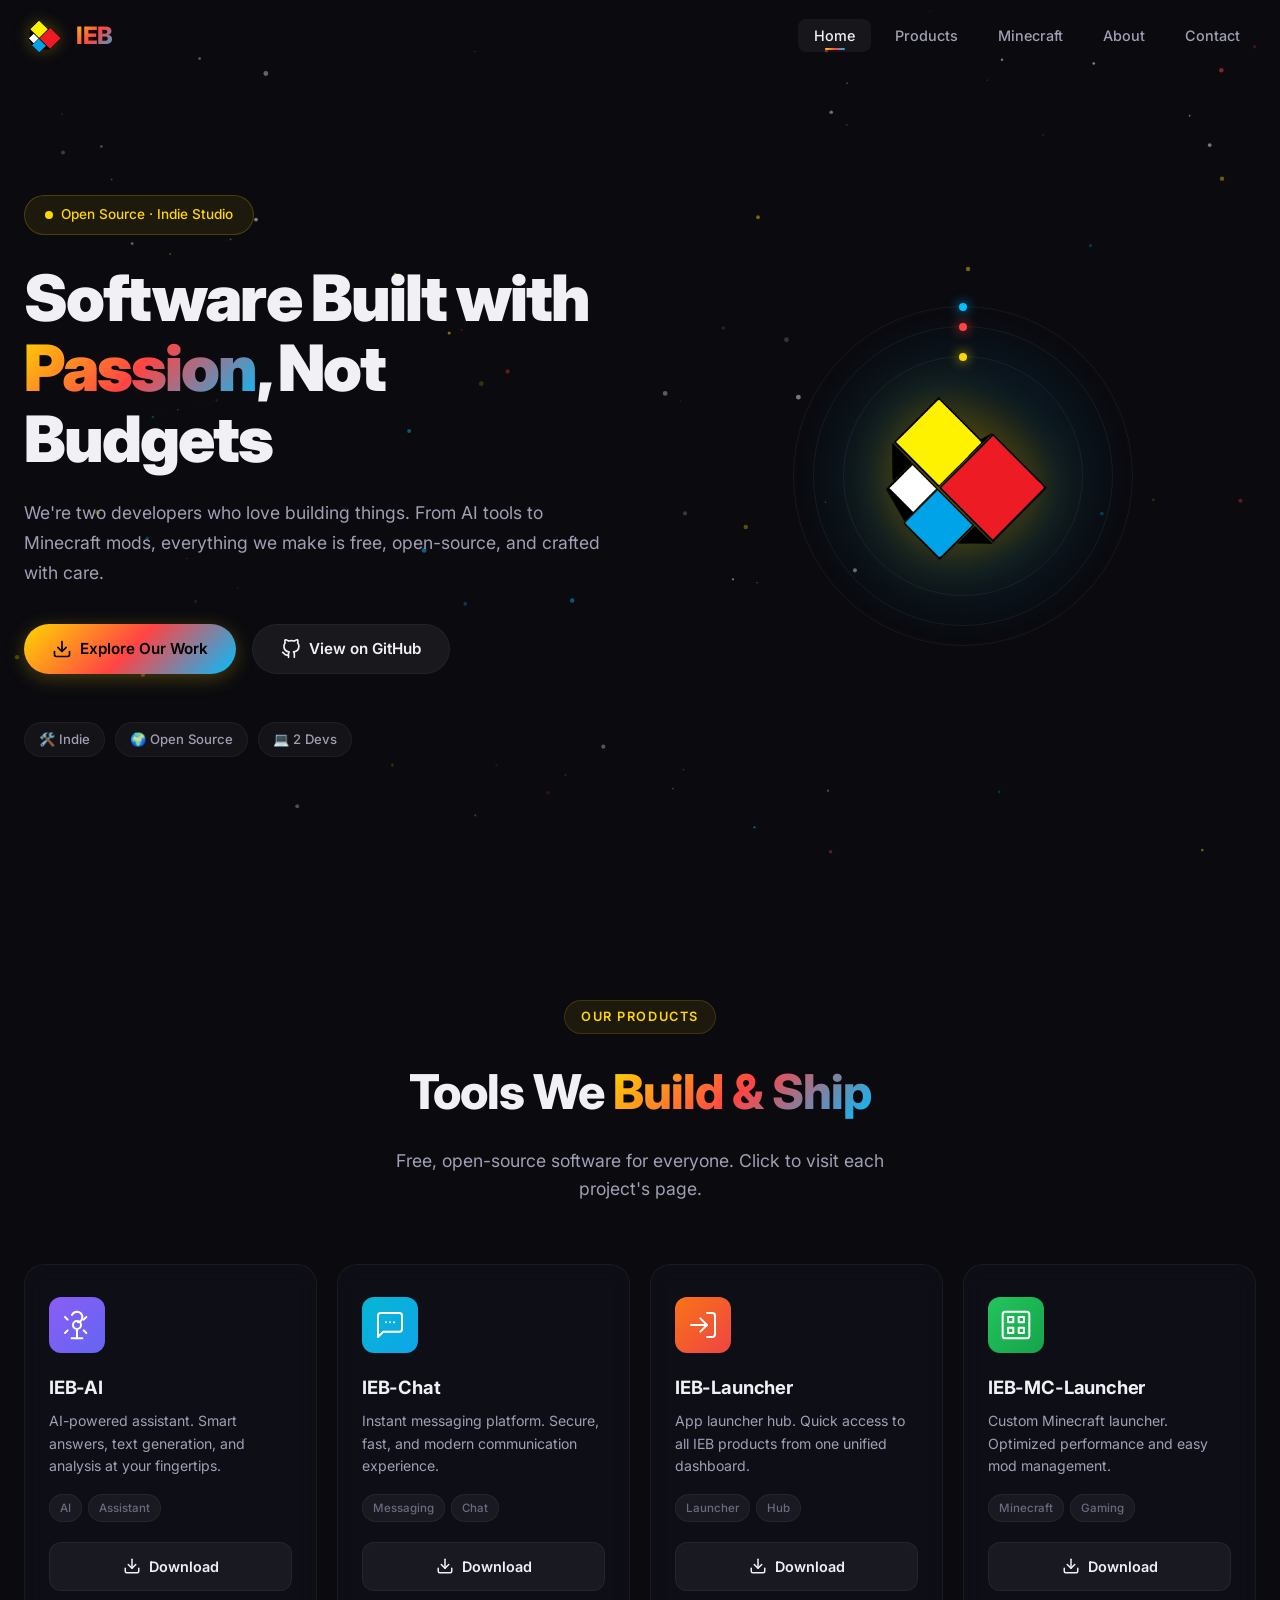
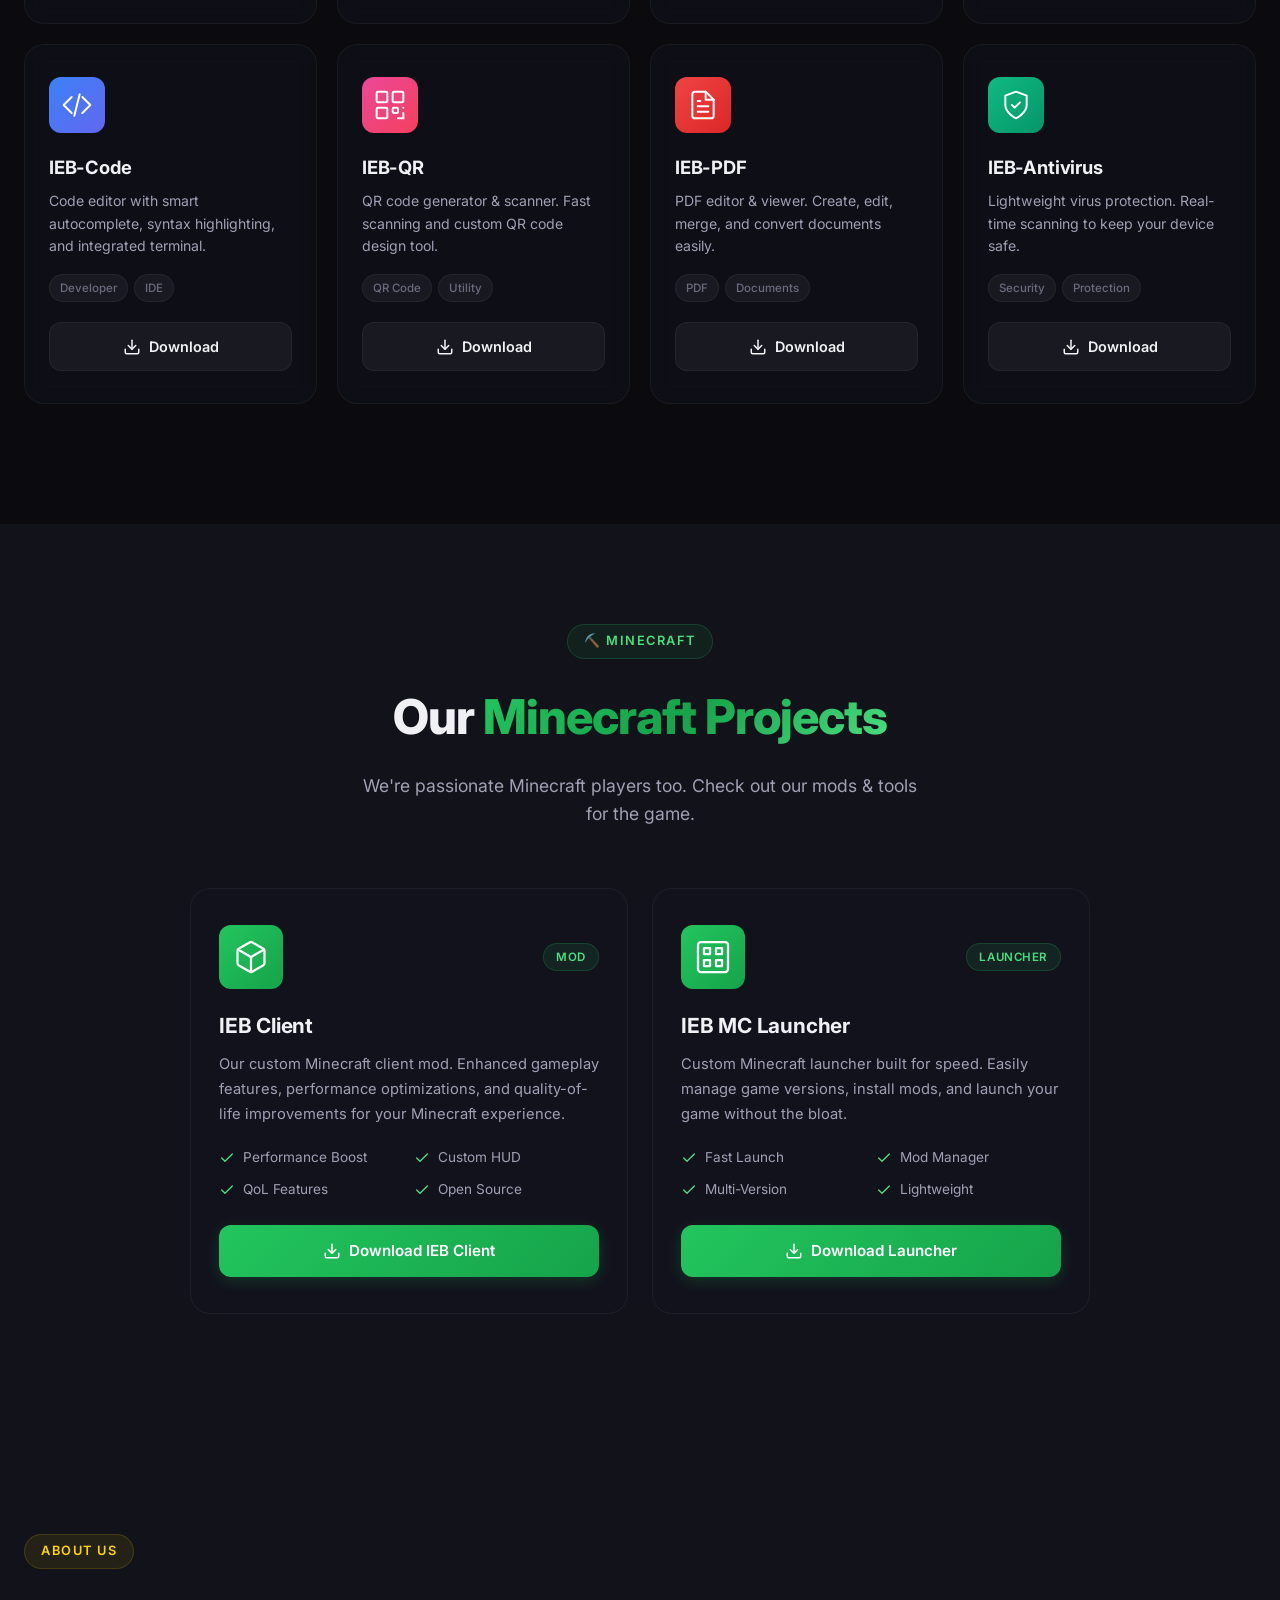
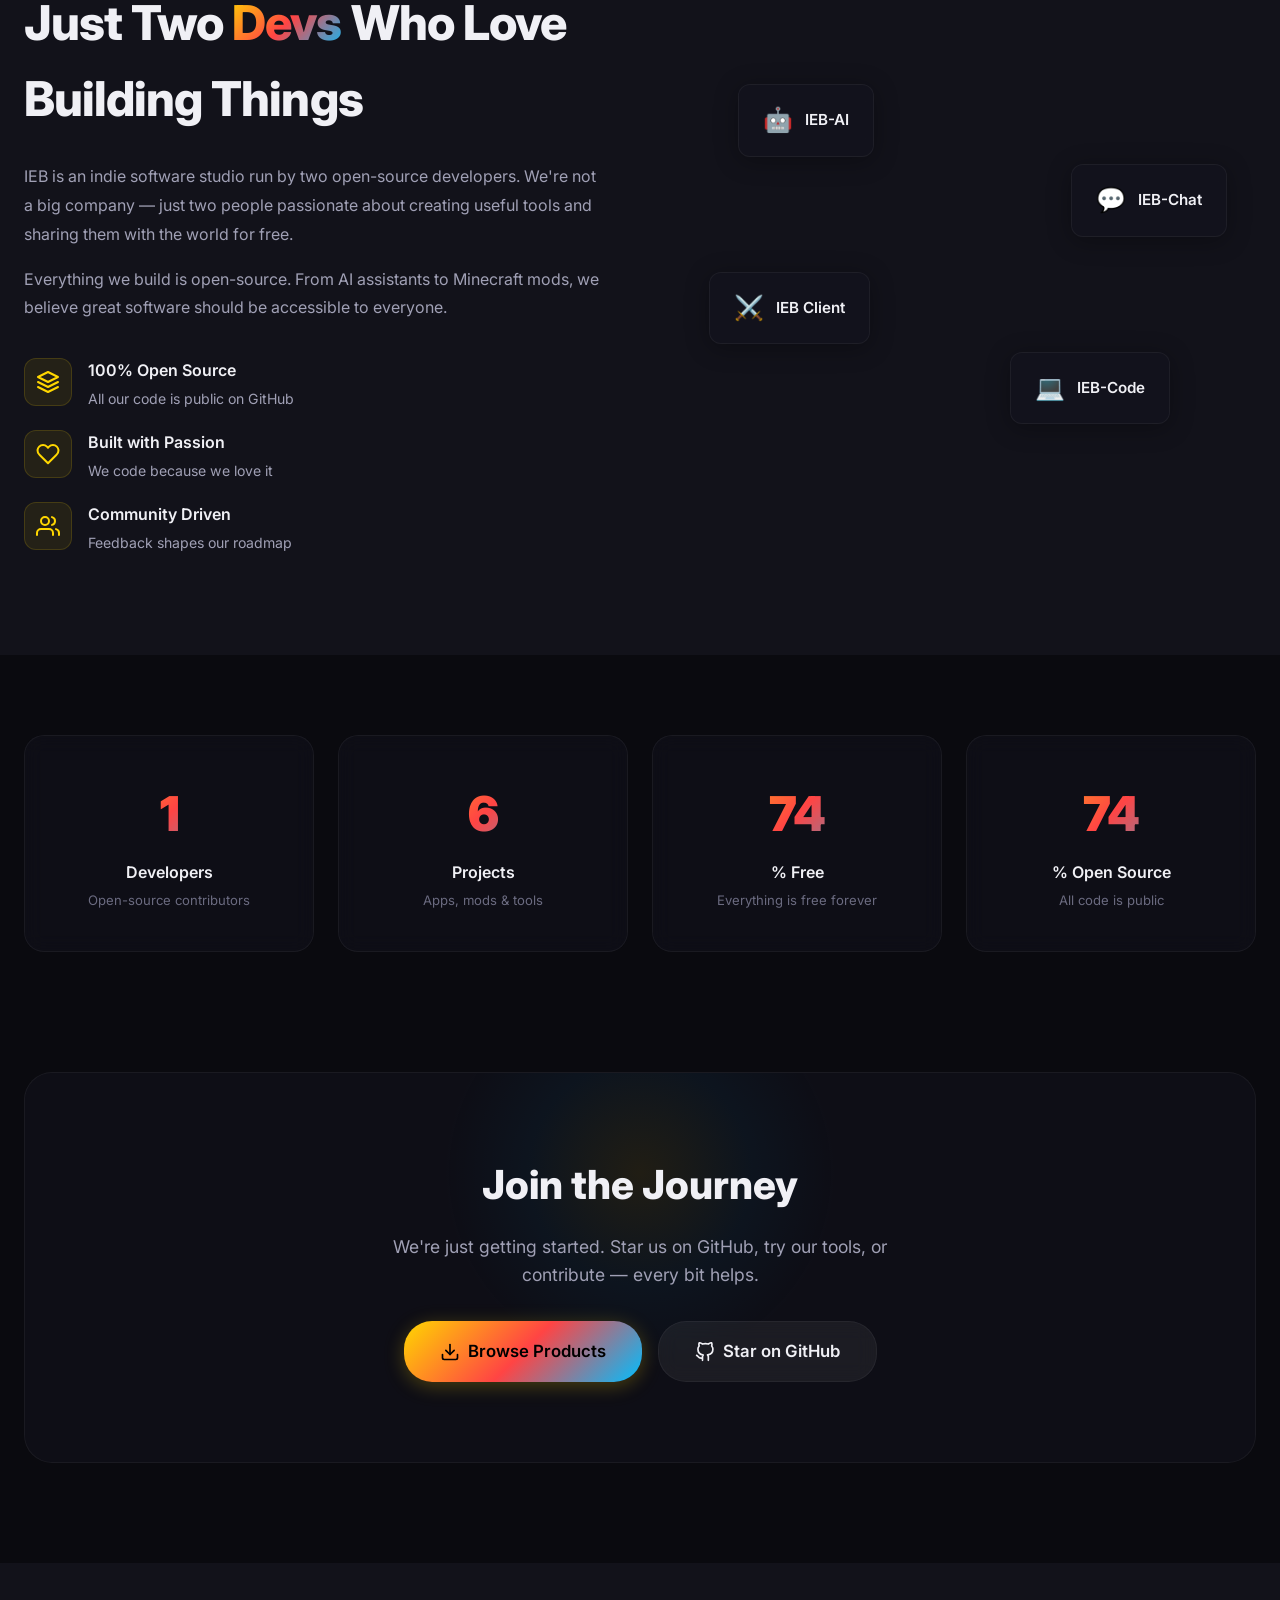
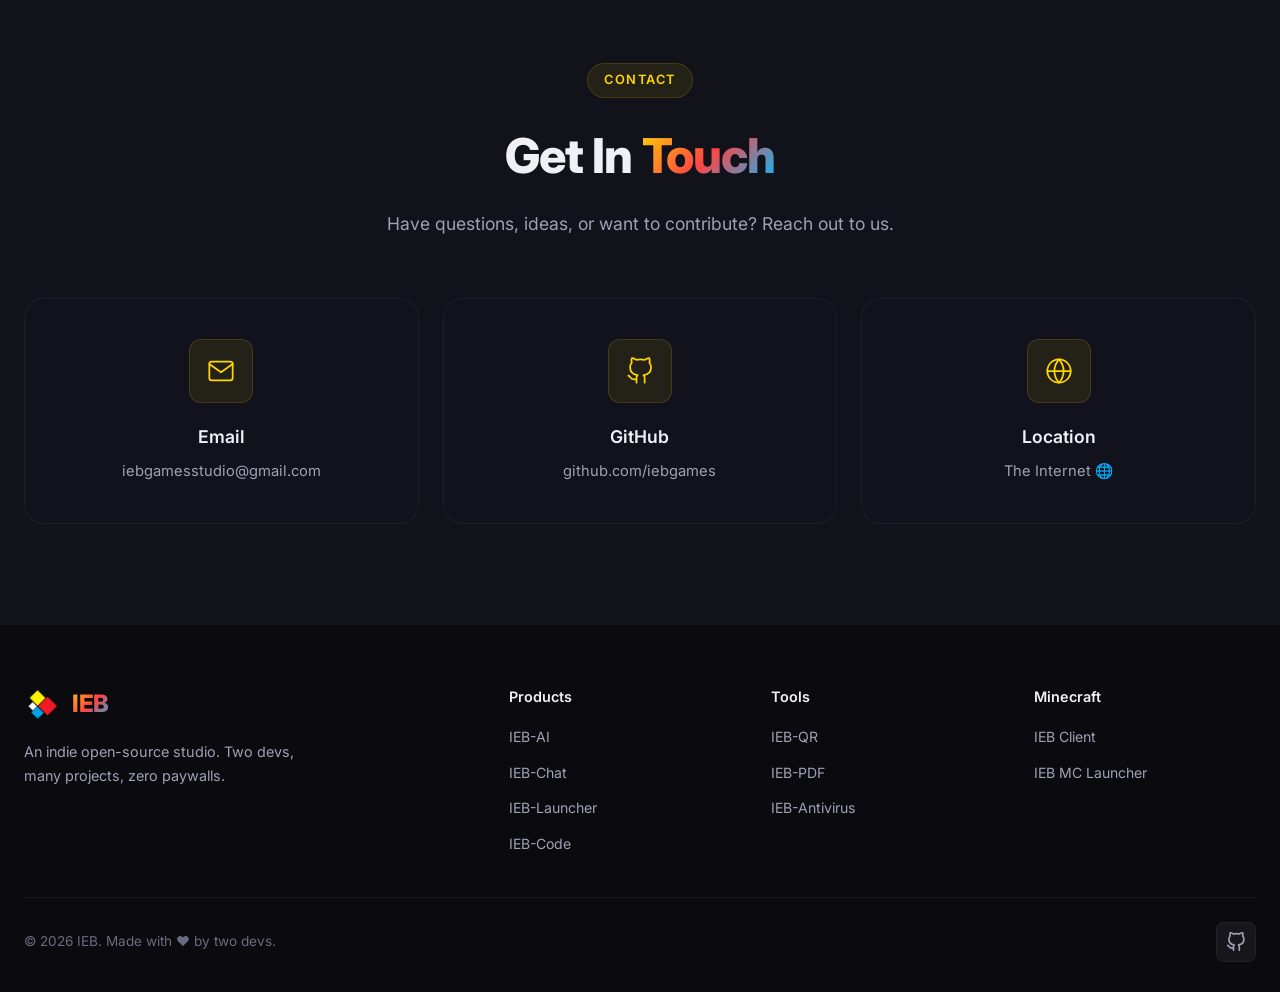
==== index.html @ fa8da6c0 "Update index.html" ====
<!DOCTYPE html>
<html lang="en">

<head>
    <meta name="google-site-verification" content="vW_zMQxnem1OzZ44isLDWV3aiMbQbezexJG6iTlQNbo" />
    <meta charset="UTF-8">
    <meta name="viewport" content="width=device-width, initial-scale=1.0">
    <title>IEB - Independent Software Studio</title>
    <meta name="description"
        content="IEB is an indie open-source software studio. Download IEB-AI, IEB-Chat, IEB-Launcher, IEB-Code, and more.">
    <meta name="keywords"
        content="IEB, IEB-AI, IEB-Chat, IEB-Launcher, IEB-Code, IEB-QR, IEB-PDF, IEB-Antivirus, IEB Client, open source, indie">
    <link rel="icon" type="image/png" href="lg1.png">
    <link rel="preconnect" href="https://fonts.googleapis.com">
    <link rel="preconnect" href="https://fonts.gstatic.com" crossorigin>
    <link
        href="https://fonts.googleapis.com/css2?family=Inter:wght@300;400;500;600;700;800;900&family=JetBrains+Mono:wght@400;500;600&display=swap"
        rel="stylesheet">
    <link rel="stylesheet" href="style.css">
</head>

<body>
    <!-- Animated Background Particles -->
    <canvas id="particles-canvas"></canvas>

    <!-- Navigation -->
    <nav class="navbar" id="navbar">
        <div class="nav-container">
            <a href="#" class="nav-logo">
                <img src="lg1.png" alt="IEB Logo" class="logo-img">
                <span class="logo-text">IEB</span>
            </a>
            <ul class="nav-links" id="nav-links">
                <li><a href="#hero" class="nav-link active">Home</a></li>
                <li><a href="#products" class="nav-link">Products</a></li>
                <li><a href="#minecraft" class="nav-link">Minecraft</a></li>
                <li><a href="#about" class="nav-link">About</a></li>
                <li><a href="#contact" class="nav-link">Contact</a></li>
            </ul>
            <button class="mobile-toggle" id="mobile-toggle" aria-label="Menu">
                <span></span>
                <span></span>
                <span></span>
            </button>
        </div>
    </nav>

    <!-- Hero Section -->
    <section class="hero" id="hero">
        <div class="hero-content">
            <div class="hero-badge">
                <span class="badge-dot"></span>
                Open Source &middot; Indie Studio
            </div>
            <h1 class="hero-title">
                Software Built with
                <br><span class="gradient-text">Passion</span>, Not Budgets
            </h1>
            <p class="hero-subtitle">
                We're two developers who love building things. From AI tools to Minecraft mods,
                everything we make is free, open-source, and crafted with care.
            </p>
            <div class="hero-buttons">
                <a href="#products" class="btn btn-primary">
                    <svg xmlns="http://www.w3.org/2000/svg" width="20" height="20" viewBox="0 0 24 24" fill="none"
                        stroke="currentColor" stroke-width="2" stroke-linecap="round" stroke-linejoin="round">
                        <path d="M21 15v4a2 2 0 0 1-2 2H5a2 2 0 0 1-2-2v-4" />
                        <polyline points="7 10 12 15 17 10" />
                        <line x1="12" y1="15" x2="12" y2="3" />
                    </svg>
                    Explore Our Work
                </a>
                <a href="https://github.com/iebgames" target="_blank" class="btn btn-secondary">
                    <svg xmlns="http://www.w3.org/2000/svg" width="20" height="20" viewBox="0 0 24 24" fill="none"
                        stroke="currentColor" stroke-width="2" stroke-linecap="round" stroke-linejoin="round">
                        <path
                            d="M9 19c-5 1.5-5-2.5-7-3m14 6v-3.87a3.37 3.37 0 0 0-.94-2.61c3.14-.35 6.44-1.54 6.44-7A5.44 5.44 0 0 0 20 4.77 5.07 5.07 0 0 0 19.91 1S18.73.65 16 2.48a13.38 13.38 0 0 0-7 0C6.27.65 5.09 1 5.09 1A5.07 5.07 0 0 0 5 4.77a5.44 5.44 0 0 0-1.5 3.78c0 5.42 3.3 6.61 6.44 7A3.37 3.37 0 0 0 9 18.13V22" />
                    </svg>
                    View on GitHub
                </a>
            </div>
            <div class="hero-trust">
                <div class="trust-badges">
                    <span class="indie-badge">🛠️ Indie</span>
                    <span class="indie-badge">🌍 Open Source</span>
                    <span class="indie-badge">💻 2 Devs</span>
                </div>
            </div>
        </div>
        <div class="hero-visual">
            <div class="hero-logo-container">
                <div class="hero-glow"></div>
                <img src="lg1.png" alt="IEB" class="hero-logo-img">
                <div class="orbit orbit-1">
                    <div class="orbit-dot"></div>
                </div>
                <div class="orbit orbit-2">
                    <div class="orbit-dot"></div>
                </div>
                <div class="orbit orbit-3">
                    <div class="orbit-dot"></div>
                </div>
            </div>
        </div>
    </section>

    <!-- Products Section -->
    <section class="products" id="products">
        <div class="section-container">
            <div class="section-header">
                <span class="section-tag">Our Products</span>
                <h2 class="section-title">Tools We <span class="gradient-text">Build & Ship</span></h2>
                <p class="section-subtitle">Free, open-source software for everyone. Click to visit each project's page.
                </p>
            </div>
            <div class="products-grid">
                <!-- IEB-AI -->
                <div class="product-card" data-product="ai">
                    <div class="card-glow"></div>
                    <div class="product-icon">
                        <svg xmlns="http://www.w3.org/2000/svg" width="32" height="32" viewBox="0 0 24 24" fill="none"
                            stroke="currentColor" stroke-width="1.5" stroke-linecap="round" stroke-linejoin="round">
                            <path d="M12 2a4 4 0 0 1 4 4c0 1.95-1.4 3.58-3.25 3.93" />
                            <path d="M8.24 4.47A4 4 0 0 1 12 2" />
                            <circle cx="12" cy="12" r="3" />
                            <path d="M12 16v6" />
                            <path d="M8 22h8" />
                            <path d="m17 8 2-2" />
                            <path d="m5 8-2-2" />
                            <path d="m17 16 2 2" />
                            <path d="m5 16-2 2" />
                        </svg>
                    </div>
                    <h3 class="product-name">IEB-AI</h3>
                    <p class="product-desc">AI-powered assistant. Smart answers, text generation, and analysis at your
                        fingertips.</p>
                    <div class="product-tags">
                        <span class="tag">AI</span>
                        <span class="tag">Assistant</span>
                    </div>
                    <a href="https://iebgames.github.io/IEB-AI/" target="_blank" rel="noopener" class="product-btn">
                        <svg xmlns="http://www.w3.org/2000/svg" width="18" height="18" viewBox="0 0 24 24" fill="none"
                            stroke="currentColor" stroke-width="2" stroke-linecap="round" stroke-linejoin="round">
                            <path d="M21 15v4a2 2 0 0 1-2 2H5a2 2 0 0 1-2-2v-4" />
                            <polyline points="7 10 12 15 17 10" />
                            <line x1="12" y1="15" x2="12" y2="3" />
                        </svg>
                        Download
                    </a>
                </div>

                <!-- IEB-Chat -->
                <div class="product-card" data-product="chat">
                    <div class="card-glow"></div>
                    <div class="product-icon">
                        <svg xmlns="http://www.w3.org/2000/svg" width="32" height="32" viewBox="0 0 24 24" fill="none"
                            stroke="currentColor" stroke-width="1.5" stroke-linecap="round" stroke-linejoin="round">
                            <path d="M21 15a2 2 0 0 1-2 2H7l-4 4V5a2 2 0 0 1 2-2h14a2 2 0 0 1 2 2z" />
                            <line x1="9" y1="10" x2="9" y2="10" />
                            <line x1="12" y1="10" x2="12" y2="10" />
                            <line x1="15" y1="10" x2="15" y2="10" />
                        </svg>
                    </div>
                    <h3 class="product-name">IEB-Chat</h3>
                    <p class="product-desc">Instant messaging platform. Secure, fast, and modern communication
                        experience.</p>
                    <div class="product-tags">
                        <span class="tag">Messaging</span>
                        <span class="tag">Chat</span>
                    </div>
                    <a href="https://iebgames.github.io/IEB-Chat/" target="_blank" rel="noopener" class="product-btn">
                        <svg xmlns="http://www.w3.org/2000/svg" width="18" height="18" viewBox="0 0 24 24" fill="none"
                            stroke="currentColor" stroke-width="2" stroke-linecap="round" stroke-linejoin="round">
                            <path d="M21 15v4a2 2 0 0 1-2 2H5a2 2 0 0 1-2-2v-4" />
                            <polyline points="7 10 12 15 17 10" />
                            <line x1="12" y1="15" x2="12" y2="3" />
                        </svg>
                        Download
                    </a>
                </div>

                <!-- IEB-Launcher -->
                <div class="product-card" data-product="launcher">
                    <div class="card-glow"></div>
                    <div class="product-icon">
                        <svg xmlns="http://www.w3.org/2000/svg" width="32" height="32" viewBox="0 0 24 24" fill="none"
                            stroke="currentColor" stroke-width="1.5" stroke-linecap="round" stroke-linejoin="round">
                            <path d="M15 3h4a2 2 0 0 1 2 2v14a2 2 0 0 1-2 2h-4" />
                            <polyline points="10 17 15 12 10 7" />
                            <line x1="15" y1="12" x2="3" y2="12" />
                        </svg>
                    </div>
                    <h3 class="product-name">IEB-Launcher</h3>
                    <p class="product-desc">App launcher hub. Quick access to all IEB products from one unified
                        dashboard.</p>
                    <div class="product-tags">
                        <span class="tag">Launcher</span>
                        <span class="tag">Hub</span>
                    </div>
                    <a href="https://iebgames.github.io/IEB-Launcher/" target="_blank" rel="noopener"
                        class="product-btn">
                        <svg xmlns="http://www.w3.org/2000/svg" width="18" height="18" viewBox="0 0 24 24" fill="none"
                            stroke="currentColor" stroke-width="2" stroke-linecap="round" stroke-linejoin="round">
                            <path d="M21 15v4a2 2 0 0 1-2 2H5a2 2 0 0 1-2-2v-4" />
                            <polyline points="7 10 12 15 17 10" />
                            <line x1="12" y1="15" x2="12" y2="3" />
                        </svg>
                        Download
                    </a>
                </div>

                <!-- IEB-MC-Launcher -->
                <div class="product-card" data-product="mc">
                    <div class="card-glow"></div>
                    <div class="product-icon">
                        <svg xmlns="http://www.w3.org/2000/svg" width="32" height="32" viewBox="0 0 24 24" fill="none"
                            stroke="currentColor" stroke-width="1.5" stroke-linecap="round" stroke-linejoin="round">
                            <rect x="2" y="2" width="20" height="20" rx="2" />
                            <rect x="6" y="6" width="4" height="4" />
                            <rect x="14" y="6" width="4" height="4" />
                            <rect x="6" y="14" width="4" height="4" />
                            <rect x="14" y="14" width="4" height="4" />
                        </svg>
                    </div>
                    <h3 class="product-name">IEB-MC-Launcher</h3>
                    <p class="product-desc">Custom Minecraft launcher. Optimized performance and easy mod management.
                    </p>
                    <div class="product-tags">
                        <span class="tag">Minecraft</span>
                        <span class="tag">Gaming</span>
                    </div>
                    <a href="https://iebgames.github.io/IEB-Mc-Launcher/" target="_blank" rel="noopener"
                        class="product-btn">
                        <svg xmlns="http://www.w3.org/2000/svg" width="18" height="18" viewBox="0 0 24 24" fill="none"
                            stroke="currentColor" stroke-width="2" stroke-linecap="round" stroke-linejoin="round">
                            <path d="M21 15v4a2 2 0 0 1-2 2H5a2 2 0 0 1-2-2v-4" />
                            <polyline points="7 10 12 15 17 10" />
                            <line x1="12" y1="15" x2="12" y2="3" />
                        </svg>
                        Download
                    </a>
                </div>

                <!-- IEB-Code -->
                <div class="product-card" data-product="code">
                    <div class="card-glow"></div>
                    <div class="product-icon">
                        <svg xmlns="http://www.w3.org/2000/svg" width="32" height="32" viewBox="0 0 24 24" fill="none"
                            stroke="currentColor" stroke-width="1.5" stroke-linecap="round" stroke-linejoin="round">
                            <polyline points="16 18 22 12 16 6" />
                            <polyline points="8 6 2 12 8 18" />
                            <line x1="14" y1="4" x2="10" y2="20" />
                        </svg>
                    </div>
                    <h3 class="product-name">IEB-Code</h3>
                    <p class="product-desc">Code editor with smart autocomplete, syntax highlighting, and integrated
                        terminal.</p>
                    <div class="product-tags">
                        <span class="tag">Developer</span>
                        <span class="tag">IDE</span>
                    </div>
                    <a href="https://iebgames.github.io/IEB-Code/" target="_blank" rel="noopener" class="product-btn">
                        <svg xmlns="http://www.w3.org/2000/svg" width="18" height="18" viewBox="0 0 24 24" fill="none"
                            stroke="currentColor" stroke-width="2" stroke-linecap="round" stroke-linejoin="round">
                            <path d="M21 15v4a2 2 0 0 1-2 2H5a2 2 0 0 1-2-2v-4" />
                            <polyline points="7 10 12 15 17 10" />
                            <line x1="12" y1="15" x2="12" y2="3" />
                        </svg>
                        Download
                    </a>
                </div>

                <!-- IEB-QR -->
                <div class="product-card" data-product="qr">
                    <div class="card-glow"></div>
                    <div class="product-icon">
                        <svg xmlns="http://www.w3.org/2000/svg" width="32" height="32" viewBox="0 0 24 24" fill="none"
                            stroke="currentColor" stroke-width="1.5" stroke-linecap="round" stroke-linejoin="round">
                            <rect x="2" y="2" width="8" height="8" rx="1" />
                            <rect x="14" y="2" width="8" height="8" rx="1" />
                            <rect x="2" y="14" width="8" height="8" rx="1" />
                            <rect x="14" y="14" width="4" height="4" rx="1" />
                            <line x1="22" y1="14" x2="22" y2="14" />
                            <line x1="22" y1="18" x2="22" y2="22" />
                            <line x1="18" y1="22" x2="22" y2="22" />
                        </svg>
                    </div>
                    <h3 class="product-name">IEB-QR</h3>
                    <p class="product-desc">QR code generator & scanner. Fast scanning and custom QR code design tool.
                    </p>
                    <div class="product-tags">
                        <span class="tag">QR Code</span>
                        <span class="tag">Utility</span>
                    </div>
                    <a href="https://iebgames.github.io/IEB-QR/" target="_blank" rel="noopener" class="product-btn">
                        <svg xmlns="http://www.w3.org/2000/svg" width="18" height="18" viewBox="0 0 24 24" fill="none"
                            stroke="currentColor" stroke-width="2" stroke-linecap="round" stroke-linejoin="round">
                            <path d="M21 15v4a2 2 0 0 1-2 2H5a2 2 0 0 1-2-2v-4" />
                            <polyline points="7 10 12 15 17 10" />
                            <line x1="12" y1="15" x2="12" y2="3" />
                        </svg>
                        Download
                    </a>
                </div>

                <!-- IEB-PDF -->
                <div class="product-card" data-product="pdf">
                    <div class="card-glow"></div>
                    <div class="product-icon">
                        <svg xmlns="http://www.w3.org/2000/svg" width="32" height="32" viewBox="0 0 24 24" fill="none"
                            stroke="currentColor" stroke-width="1.5" stroke-linecap="round" stroke-linejoin="round">
                            <path d="M14 2H6a2 2 0 0 0-2 2v16a2 2 0 0 0 2 2h12a2 2 0 0 0 2-2V8z" />
                            <polyline points="14 2 14 8 20 8" />
                            <line x1="16" y1="13" x2="8" y2="13" />
                            <line x1="16" y1="17" x2="8" y2="17" />
                            <polyline points="10 9 9 9 8 9" />
                        </svg>
                    </div>
                    <h3 class="product-name">IEB-PDF</h3>
                    <p class="product-desc">PDF editor & viewer. Create, edit, merge, and convert documents easily.</p>
                    <div class="product-tags">
                        <span class="tag">PDF</span>
                        <span class="tag">Documents</span>
                    </div>
                    <a href="https://iebgames.github.io/IEB-PDF/" target="_blank" rel="noopener" class="product-btn">
                        <svg xmlns="http://www.w3.org/2000/svg" width="18" height="18" viewBox="0 0 24 24" fill="none"
                            stroke="currentColor" stroke-width="2" stroke-linecap="round" stroke-linejoin="round">
                            <path d="M21 15v4a2 2 0 0 1-2 2H5a2 2 0 0 1-2-2v-4" />
                            <polyline points="7 10 12 15 17 10" />
                            <line x1="12" y1="15" x2="12" y2="3" />
                        </svg>
                        Download
                    </a>
                </div>

                <!-- IEB-Antivirus -->
                <div class="product-card" data-product="antivirus">
                    <div class="card-glow"></div>
                    <div class="product-icon">
                        <svg xmlns="http://www.w3.org/2000/svg" width="32" height="32" viewBox="0 0 24 24" fill="none"
                            stroke="currentColor" stroke-width="1.5" stroke-linecap="round" stroke-linejoin="round">
                            <path d="M12 22s8-4 8-10V5l-8-3-8 3v7c0 6 8 10 8 10z" />
                            <polyline points="9 12 11 14 15 10" />
                        </svg>
                    </div>
                    <h3 class="product-name">IEB-Antivirus</h3>
                    <p class="product-desc">Lightweight virus protection. Real-time scanning to keep your device safe.
                    </p>
                    <div class="product-tags">
                        <span class="tag">Security</span>
                        <span class="tag">Protection</span>
                    </div>
                    <a href="https://iebgames.github.io/IEB-Antivirus/" target="_blank" rel="noopener"
                        class="product-btn">
                        <svg xmlns="http://www.w3.org/2000/svg" width="18" height="18" viewBox="0 0 24 24" fill="none"
                            stroke="currentColor" stroke-width="2" stroke-linecap="round" stroke-linejoin="round">
                            <path d="M21 15v4a2 2 0 0 1-2 2H5a2 2 0 0 1-2-2v-4" />
                            <polyline points="7 10 12 15 17 10" />
                            <line x1="12" y1="15" x2="12" y2="3" />
                        </svg>
                        Download
                    </a>
                </div>
            </div>
        </div>
    </section>

    <!-- Minecraft Projects Section -->
    <section class="minecraft" id="minecraft">
        <div class="section-container">
            <div class="section-header">
                <span class="section-tag mc-tag">⛏️ Minecraft</span>
                <h2 class="section-title">Our <span class="gradient-text-green">Minecraft Projects</span></h2>
                <p class="section-subtitle">We're passionate Minecraft players too. Check out our mods & tools for the
                    game.</p>
            </div>
            <div class="mc-grid">
                <!-- IEB Client -->
                <div class="mc-card">
                    <div class="mc-card-glow"></div>
                    <div class="mc-card-header">
                        <div class="mc-icon">
                            <svg xmlns="http://www.w3.org/2000/svg" width="36" height="36" viewBox="0 0 24 24"
                                fill="none" stroke="currentColor" stroke-width="1.5" stroke-linecap="round"
                                stroke-linejoin="round">
                                <path
                                    d="M21 16V8a2 2 0 0 0-1-1.73l-7-4a2 2 0 0 0-2 0l-7 4A2 2 0 0 0 3 8v8a2 2 0 0 0 1 1.73l7 4a2 2 0 0 0 2 0l7-4A2 2 0 0 0 21 16z" />
                                <polyline points="3.27 6.96 12 12.01 20.73 6.96" />
                                <line x1="12" y1="22.08" x2="12" y2="12" />
                            </svg>
                        </div>
                        <div class="mc-badge">Mod</div>
                    </div>
                    <h3 class="mc-name">IEB Client</h3>
                    <p class="mc-desc">Our custom Minecraft client mod. Enhanced gameplay features, performance
                        optimizations, and quality-of-life improvements for your Minecraft experience.</p>
                    <div class="mc-features">
                        <div class="mc-feature-item">
                            <svg xmlns="http://www.w3.org/2000/svg" width="16" height="16" viewBox="0 0 24 24"
                                fill="none" stroke="currentColor" stroke-width="2" stroke-linecap="round"
                                stroke-linejoin="round">
                                <polyline points="20 6 9 17 4 12" />
                            </svg>
                            Performance Boost
                        </div>
                        <div class="mc-feature-item">
                            <svg xmlns="http://www.w3.org/2000/svg" width="16" height="16" viewBox="0 0 24 24"
                                fill="none" stroke="currentColor" stroke-width="2" stroke-linecap="round"
                                stroke-linejoin="round">
                                <polyline points="20 6 9 17 4 12" />
                            </svg>
                            Custom HUD
                        </div>
                        <div class="mc-feature-item">
                            <svg xmlns="http://www.w3.org/2000/svg" width="16" height="16" viewBox="0 0 24 24"
                                fill="none" stroke="currentColor" stroke-width="2" stroke-linecap="round"
                                stroke-linejoin="round">
                                <polyline points="20 6 9 17 4 12" />
                            </svg>
                            QoL Features
                        </div>
                        <div class="mc-feature-item">
                            <svg xmlns="http://www.w3.org/2000/svg" width="16" height="16" viewBox="0 0 24 24"
                                fill="none" stroke="currentColor" stroke-width="2" stroke-linecap="round"
                                stroke-linejoin="round">
                                <polyline points="20 6 9 17 4 12" />
                            </svg>
                            Open Source
                        </div>
                    </div>
                    <a href="https://iebgames.github.io/IEB-Client/" target="_blank" rel="noopener" class="mc-btn">
                        <svg xmlns="http://www.w3.org/2000/svg" width="18" height="18" viewBox="0 0 24 24" fill="none"
                            stroke="currentColor" stroke-width="2" stroke-linecap="round" stroke-linejoin="round">
                            <path d="M21 15v4a2 2 0 0 1-2 2H5a2 2 0 0 1-2-2v-4" />
                            <polyline points="7 10 12 15 17 10" />
                            <line x1="12" y1="15" x2="12" y2="3" />
                        </svg>
                        Download IEB Client
                    </a>
                </div>

                <!-- IEB MC Launcher -->
                <div class="mc-card">
                    <div class="mc-card-glow"></div>
                    <div class="mc-card-header">
                        <div class="mc-icon">
                            <svg xmlns="http://www.w3.org/2000/svg" width="36" height="36" viewBox="0 0 24 24"
                                fill="none" stroke="currentColor" stroke-width="1.5" stroke-linecap="round"
                                stroke-linejoin="round">
                                <rect x="2" y="2" width="20" height="20" rx="2" />
                                <rect x="6" y="6" width="4" height="4" />
                                <rect x="14" y="6" width="4" height="4" />
                                <rect x="6" y="14" width="4" height="4" />
                                <rect x="14" y="14" width="4" height="4" />
                            </svg>
                        </div>
                        <div class="mc-badge">Launcher</div>
                    </div>
                    <h3 class="mc-name">IEB MC Launcher</h3>
                    <p class="mc-desc">Custom Minecraft launcher built for speed. Easily manage game versions, install
                        mods, and launch your game without the bloat.</p>
                    <div class="mc-features">
                        <div class="mc-feature-item">
                            <svg xmlns="http://www.w3.org/2000/svg" width="16" height="16" viewBox="0 0 24 24"
                                fill="none" stroke="currentColor" stroke-width="2" stroke-linecap="round"
                                stroke-linejoin="round">
                                <polyline points="20 6 9 17 4 12" />
                            </svg>
                            Fast Launch
                        </div>
                        <div class="mc-feature-item">
                            <svg xmlns="http://www.w3.org/2000/svg" width="16" height="16" viewBox="0 0 24 24"
                                fill="none" stroke="currentColor" stroke-width="2" stroke-linecap="round"
                                stroke-linejoin="round">
                                <polyline points="20 6 9 17 4 12" />
                            </svg>
                            Mod Manager
                        </div>
                        <div class="mc-feature-item">
                            <svg xmlns="http://www.w3.org/2000/svg" width="16" height="16" viewBox="0 0 24 24"
                                fill="none" stroke="currentColor" stroke-width="2" stroke-linecap="round"
                                stroke-linejoin="round">
                                <polyline points="20 6 9 17 4 12" />
                            </svg>
                            Multi-Version
                        </div>
                        <div class="mc-feature-item">
                            <svg xmlns="http://www.w3.org/2000/svg" width="16" height="16" viewBox="0 0 24 24"
                                fill="none" stroke="currentColor" stroke-width="2" stroke-linecap="round"
                                stroke-linejoin="round">
                                <polyline points="20 6 9 17 4 12" />
                            </svg>
                            Lightweight
                        </div>
                    </div>
                    <a href="https://iebgames.github.io/IEB-Mc-Launcher/" target="_blank" rel="noopener" class="mc-btn">
                        <svg xmlns="http://www.w3.org/2000/svg" width="18" height="18" viewBox="0 0 24 24" fill="none"
                            stroke="currentColor" stroke-width="2" stroke-linecap="round" stroke-linejoin="round">
                            <path d="M21 15v4a2 2 0 0 1-2 2H5a2 2 0 0 1-2-2v-4" />
                            <polyline points="7 10 12 15 17 10" />
                            <line x1="12" y1="15" x2="12" y2="3" />
                        </svg>
                        Download Launcher
                    </a>
                </div>
            </div>
        </div>
    </section>

    <!-- About Section -->
    <section class="about" id="about">
        <div class="section-container">
            <div class="about-grid">
                <div class="about-content">
                    <span class="section-tag">About Us</span>
                    <h2 class="section-title">Just Two <span class="gradient-text">Devs</span> Who Love Building Things
                    </h2>
                    <p class="about-text">
                        IEB is an indie software studio run by two open-source developers.
                        We're not a big company — just two people passionate about creating useful
                        tools and sharing them with the world for free.
                    </p>
                    <p class="about-text">
                        Everything we build is open-source. From AI assistants to Minecraft mods,
                        we believe great software should be accessible to everyone.
                    </p>
                    <div class="about-features">
                        <div class="about-feature">
                            <div class="feature-icon">
                                <svg xmlns="http://www.w3.org/2000/svg" width="24" height="24" viewBox="0 0 24 24"
                                    fill="none" stroke="currentColor" stroke-width="2" stroke-linecap="round"
                                    stroke-linejoin="round">
                                    <path d="M12 2L2 7l10 5 10-5-10-5z" />
                                    <path d="M2 17l10 5 10-5" />
                                    <path d="M2 12l10 5 10-5" />
                                </svg>
                            </div>
                            <div>
                                <h4>100% Open Source</h4>
                                <p>All our code is public on GitHub</p>
                            </div>
                        </div>
                        <div class="about-feature">
                            <div class="feature-icon">
                                <svg xmlns="http://www.w3.org/2000/svg" width="24" height="24" viewBox="0 0 24 24"
                                    fill="none" stroke="currentColor" stroke-width="2" stroke-linecap="round"
                                    stroke-linejoin="round">
                                    <path
                                        d="M20.84 4.61a5.5 5.5 0 0 0-7.78 0L12 5.67l-1.06-1.06a5.5 5.5 0 0 0-7.78 7.78l1.06 1.06L12 21.23l7.78-7.78 1.06-1.06a5.5 5.5 0 0 0 0-7.78z" />
                                </svg>
                            </div>
                            <div>
                                <h4>Built with Passion</h4>
                                <p>We code because we love it</p>
                            </div>
                        </div>
                        <div class="about-feature">
                            <div class="feature-icon">
                                <svg xmlns="http://www.w3.org/2000/svg" width="24" height="24" viewBox="0 0 24 24"
                                    fill="none" stroke="currentColor" stroke-width="2" stroke-linecap="round"
                                    stroke-linejoin="round">
                                    <path d="M17 21v-2a4 4 0 0 0-4-4H5a4 4 0 0 0-4 4v2" />
                                    <circle cx="9" cy="7" r="4" />
                                    <path d="M23 21v-2a4 4 0 0 0-3-3.87" />
                                    <path d="M16 3.13a4 4 0 0 1 0 7.75" />
                                </svg>
                            </div>
                            <div>
                                <h4>Community Driven</h4>
                                <p>Feedback shapes our roadmap</p>
                            </div>
                        </div>
                    </div>
                </div>
                <div class="about-visual">
                    <div class="about-card-stack">
                        <div class="floating-card card-1">
                            <span class="card-emoji">🤖</span>
                            <span>IEB-AI</span>
                        </div>
                        <div class="floating-card card-2">
                            <span class="card-emoji">💬</span>
                            <span>IEB-Chat</span>
                        </div>
                        <div class="floating-card card-3">
                            <span class="card-emoji">⚔️</span>
                            <span>IEB Client</span>
                        </div>
                        <div class="floating-card card-4">
                            <span class="card-emoji">💻</span>
                            <span>IEB-Code</span>
                        </div>
                    </div>
                </div>
            </div>
        </div>
    </section>

    <!-- Stats Section -->
    <section class="stats" id="stats">
        <div class="section-container">
            <div class="stats-grid">
                <div class="stat-card">
                    <div class="stat-number" data-target="2">0</div>
                    <div class="stat-label">Developers</div>
                    <div class="stat-desc">Open-source contributors</div>
                </div>
                <div class="stat-card">
                    <div class="stat-number" data-target="9">0</div>
                    <div class="stat-label">Projects</div>
                    <div class="stat-desc">Apps, mods & tools</div>
                </div>
                <div class="stat-card">
                    <div class="stat-number" data-target="100">0</div>
                    <div class="stat-label">% Free</div>
                    <div class="stat-desc">Everything is free forever</div>
                </div>
                <div class="stat-card">
                    <div class="stat-number" data-target="100">0</div>
                    <div class="stat-label">% Open Source</div>
                    <div class="stat-desc">All code is public</div>
                </div>
            </div>
        </div>
    </section>

    <!-- CTA Section -->
    <section class="cta-section">
        <div class="section-container">
            <div class="cta-card">
                <div class="cta-glow"></div>
                <h2 class="cta-title">Join the Journey</h2>
                <p class="cta-text">We're just getting started. Star us on GitHub, try our tools, or contribute — every
                    bit helps.</p>
                <div class="cta-buttons">
                    <a href="#products" class="btn btn-primary btn-lg">
                        <svg xmlns="http://www.w3.org/2000/svg" width="20" height="20" viewBox="0 0 24 24" fill="none"
                            stroke="currentColor" stroke-width="2" stroke-linecap="round" stroke-linejoin="round">
                            <path d="M21 15v4a2 2 0 0 1-2 2H5a2 2 0 0 1-2-2v-4" />
                            <polyline points="7 10 12 15 17 10" />
                            <line x1="12" y1="15" x2="12" y2="3" />
                        </svg>
                        Browse Products
                    </a>
                    <a href="https://github.com/iebgames" target="_blank" class="btn btn-secondary btn-lg">
                        <svg xmlns="http://www.w3.org/2000/svg" width="20" height="20" viewBox="0 0 24 24" fill="none"
                            stroke="currentColor" stroke-width="2" stroke-linecap="round" stroke-linejoin="round">
                            <path
                                d="M9 19c-5 1.5-5-2.5-7-3m14 6v-3.87a3.37 3.37 0 0 0-.94-2.61c3.14-.35 6.44-1.54 6.44-7A5.44 5.44 0 0 0 20 4.77 5.07 5.07 0 0 0 19.91 1S18.73.65 16 2.48a13.38 13.38 0 0 0-7 0C6.27.65 5.09 1 5.09 1A5.07 5.07 0 0 0 5 4.77a5.44 5.44 0 0 0-1.5 3.78c0 5.42 3.3 6.61 6.44 7A3.37 3.37 0 0 0 9 18.13V22" />
                        </svg>
                        Star on GitHub
                    </a>
                </div>
            </div>
        </div>
    </section>

    <!-- Contact Section -->
    <section class="contact" id="contact">
        <div class="section-container">
            <div class="section-header">
                <span class="section-tag">Contact</span>
                <h2 class="section-title">Get In <span class="gradient-text">Touch</span></h2>
                <p class="section-subtitle">Have questions, ideas, or want to contribute? Reach out to us.</p>
            </div>
            <div class="contact-grid">
                <div class="contact-card">
                    <div class="contact-icon">
                        <svg xmlns="http://www.w3.org/2000/svg" width="28" height="28" viewBox="0 0 24 24" fill="none"
                            stroke="currentColor" stroke-width="1.5" stroke-linecap="round" stroke-linejoin="round">
                            <path d="M4 4h16c1.1 0 2 .9 2 2v12c0 1.1-.9 2-2 2H4c-1.1 0-2-.9-2-2V6c0-1.1.9-2 2-2z" />
                            <polyline points="22,6 12,13 2,6" />
                        </svg>
                    </div>
                    <h3>Email</h3>
                    <p>iebgamesstudio@gmail.com</p>
                </div>
                <div class="contact-card">
                    <div class="contact-icon">
                        <svg xmlns="http://www.w3.org/2000/svg" width="28" height="28" viewBox="0 0 24 24" fill="none"
                            stroke="currentColor" stroke-width="1.5" stroke-linecap="round" stroke-linejoin="round">
                            <path
                                d="M9 19c-5 1.5-5-2.5-7-3m14 6v-3.87a3.37 3.37 0 0 0-.94-2.61c3.14-.35 6.44-1.54 6.44-7A5.44 5.44 0 0 0 20 4.77 5.07 5.07 0 0 0 19.91 1S18.73.65 16 2.48a13.38 13.38 0 0 0-7 0C6.27.65 5.09 1 5.09 1A5.07 5.07 0 0 0 5 4.77a5.44 5.44 0 0 0-1.5 3.78c0 5.42 3.3 6.61 6.44 7A3.37 3.37 0 0 0 9 18.13V22" />
                        </svg>
                    </div>
                    <h3>GitHub</h3>
                    <p>github.com/iebgames</p>
                </div>
                <div class="contact-card">
                    <div class="contact-icon">
                        <svg xmlns="http://www.w3.org/2000/svg" width="28" height="28" viewBox="0 0 24 24" fill="none"
                            stroke="currentColor" stroke-width="1.5" stroke-linecap="round" stroke-linejoin="round">
                            <circle cx="12" cy="12" r="10" />
                            <line x1="2" y1="12" x2="22" y2="12" />
                            <path
                                d="M12 2a15.3 15.3 0 0 1 4 10 15.3 15.3 0 0 1-4 10 15.3 15.3 0 0 1-4-10 15.3 15.3 0 0 1 4-10z" />
                        </svg>
                    </div>
                    <h3>Location</h3>
                    <p>The Internet 🌐</p>
                </div>
            </div>
        </div>
    </section>

    <!-- Footer -->
    <footer class="footer">
        <div class="section-container">
            <div class="footer-content">
                <div class="footer-brand">
                    <div class="footer-logo">
                        <img src="lg1.png" alt="IEB Logo" class="footer-logo-img">
                        <span class="logo-text">IEB</span>
                    </div>
                    <p class="footer-desc">An indie open-source studio. Two devs, many projects, zero paywalls.</p>
                </div>
                <div class="footer-links">
                    <h4>Products</h4>
                    <ul>
                        <li><a href="https://iebgames.github.io/IEB-AI/" target="_blank">IEB-AI</a></li>
                        <li><a href="https://iebgames.github.io/IEB-Chat/" target="_blank">IEB-Chat</a></li>
                        <li><a href="https://iebgames.github.io/IEB-Launcher/" target="_blank">IEB-Launcher</a></li>
                        <li><a href="https://iebgames.github.io/IEB-Code/" target="_blank">IEB-Code</a></li>
                    </ul>
                </div>
                <div class="footer-links">
                    <h4>Tools</h4>
                    <ul>
                        <li><a href="https://iebgames.github.io/IEB-QR/" target="_blank">IEB-QR</a></li>
                        <li><a href="https://iebgames.github.io/IEB-PDF/" target="_blank">IEB-PDF</a></li>
                        <li><a href="https://iebgames.github.io/IEB-Antivirus/" target="_blank">IEB-Antivirus</a></li>
                    </ul>
                </div>
                <div class="footer-links">
                    <h4>Minecraft</h4>
                    <ul>
                        <li><a href="https://iebgames.github.io/IEB-Client/" target="_blank">IEB Client</a></li>
                        <li><a href="https://iebgames.github.io/IEB-Mc-Launcher/" target="_blank">IEB MC Launcher</a>
                        </li>
                    </ul>
                </div>
            </div>
            <div class="footer-bottom">
                <p>&copy; 2026 IEB. Made with ❤️ by two devs.</p>
                <div class="footer-social">
                    <a href="https://github.com/iebgames" target="_blank" aria-label="GitHub" class="social-link">
                        <svg xmlns="http://www.w3.org/2000/svg" width="20" height="20" viewBox="0 0 24 24" fill="none"
                            stroke="currentColor" stroke-width="2" stroke-linecap="round" stroke-linejoin="round">
                            <path
                                d="M9 19c-5 1.5-5-2.5-7-3m14 6v-3.87a3.37 3.37 0 0 0-.94-2.61c3.14-.35 6.44-1.54 6.44-7A5.44 5.44 0 0 0 20 4.77 5.07 5.07 0 0 0 19.91 1S18.73.65 16 2.48a13.38 13.38 0 0 0-7 0C6.27.65 5.09 1 5.09 1A5.07 5.07 0 0 0 5 4.77a5.44 5.44 0 0 0-1.5 3.78c0 5.42 3.3 6.61 6.44 7A3.37 3.37 0 0 0 9 18.13V22" />
                        </svg>
                    </a>
                </div>
            </div>
        </div>
    </footer>

    <!-- Back to Top -->
    <button class="back-to-top" id="back-to-top" aria-label="Back to top">
        <svg xmlns="http://www.w3.org/2000/svg" width="24" height="24" viewBox="0 0 24 24" fill="none"
            stroke="currentColor" stroke-width="2" stroke-linecap="round" stroke-linejoin="round">
            <polyline points="18 15 12 9 6 15" />
        </svg>
    </button>

    <script src="script.js"></script>
</body>


</html>
---- style.css ----
/* ========================================
   IEB Official Website - Premium Dark Theme
   ======================================== */

/* CSS Custom Properties */
:root {
    --bg-primary: #0a0a0f;
    --bg-secondary: #12121a;
    --bg-card: #16162266;
    --bg-card-hover: #1a1a2a88;

    --text-primary: #f0f0f5;
    --text-secondary: #a0a0b5;
    --text-muted: #6b6b80;

    --accent-yellow: #FFD700;
    --accent-red: #FF4444;
    --accent-blue: #00BFFF;
    --accent-white: #FFFFFF;

    --gradient-primary: linear-gradient(135deg, #FFD700, #FF4444, #00BFFF);
    --gradient-glow: linear-gradient(135deg, #FFD70040, #FF444440, #00BFFF40);
    --gradient-card-ai: linear-gradient(135deg, #8B5CF6, #6366F1);
    --gradient-card-chat: linear-gradient(135deg, #06B6D4, #0EA5E9);
    --gradient-card-launcher: linear-gradient(135deg, #F97316, #EF4444);
    --gradient-card-mc: linear-gradient(135deg, #22C55E, #16A34A);
    --gradient-card-code: linear-gradient(135deg, #3B82F6, #6366F1);
    --gradient-card-qr: linear-gradient(135deg, #EC4899, #F43F5E);
    --gradient-card-pdf: linear-gradient(135deg, #EF4444, #DC2626);
    --gradient-card-antivirus: linear-gradient(135deg, #10B981, #059669);

    --border-color: #ffffff0d;
    --border-hover: #ffffff1a;

    --shadow-card: 0 4px 24px rgba(0, 0, 0, 0.3);
    --shadow-glow: 0 0 40px rgba(255, 215, 0, 0.1);

    --radius-sm: 8px;
    --radius-md: 12px;
    --radius-lg: 20px;
    --radius-xl: 28px;

    --font-main: 'Inter', -apple-system, BlinkMacSystemFont, sans-serif;
    --font-mono: 'JetBrains Mono', monospace;

    --transition-fast: 0.2s ease;
    --transition-normal: 0.3s ease;
    --transition-slow: 0.5s ease;

    --nav-height: 72px;
}

/* Reset & Base */
*,
*::before,
*::after {
    margin: 0;
    padding: 0;
    box-sizing: border-box;
}

html {
    scroll-behavior: smooth;
    scroll-padding-top: var(--nav-height);
}

body {
    font-family: var(--font-main);
    background-color: var(--bg-primary);
    color: var(--text-primary);
    line-height: 1.6;
    overflow-x: hidden;
    -webkit-font-smoothing: antialiased;
    -moz-osx-font-smoothing: grayscale;
}

a {
    text-decoration: none;
    color: inherit;
}

ul {
    list-style: none;
}

img {
    max-width: 100%;
    display: block;
}

/* Particles Canvas */
#particles-canvas {
    position: fixed;
    top: 0;
    left: 0;
    width: 100%;
    height: 100%;
    z-index: 0;
    pointer-events: none;
}

/* ========================================
   Navigation
   ======================================== */
.navbar {
    position: fixed;
    top: 0;
    left: 0;
    right: 0;
    height: var(--nav-height);
    z-index: 1000;
    transition: all var(--transition-normal);
    background: transparent;
}

.navbar.scrolled {
    background: rgba(10, 10, 15, 0.85);
    backdrop-filter: blur(20px);
    -webkit-backdrop-filter: blur(20px);
    border-bottom: 1px solid var(--border-color);
}

.nav-container {
    max-width: 1280px;
    margin: 0 auto;
    padding: 0 24px;
    height: 100%;
    display: flex;
    align-items: center;
    justify-content: space-between;
}

.nav-logo {
    display: flex;
    align-items: center;
    gap: 12px;
    z-index: 1001;
}

.logo-img {
    width: 40px;
    height: 40px;
    object-fit: contain;
    filter: drop-shadow(0 0 8px rgba(255, 215, 0, 0.3));
    transition: transform var(--transition-normal);
}

.nav-logo:hover .logo-img {
    transform: rotate(15deg) scale(1.1);
}

.logo-text {
    font-size: 1.5rem;
    font-weight: 800;
    background: var(--gradient-primary);
    -webkit-background-clip: text;
    -webkit-text-fill-color: transparent;
    background-clip: text;
    letter-spacing: -0.02em;
}

.nav-links {
    display: flex;
    align-items: center;
    gap: 8px;
}

.nav-link {
    padding: 8px 16px;
    border-radius: var(--radius-sm);
    font-size: 0.9rem;
    font-weight: 500;
    color: var(--text-secondary);
    transition: all var(--transition-fast);
    position: relative;
}

.nav-link:hover,
.nav-link.active {
    color: var(--text-primary);
    background: rgba(255, 255, 255, 0.05);
}

.nav-link.active::after {
    content: '';
    position: absolute;
    bottom: 2px;
    left: 50%;
    transform: translateX(-50%);
    width: 20px;
    height: 2px;
    background: var(--gradient-primary);
    border-radius: 2px;
}

.mobile-toggle {
    display: none;
    flex-direction: column;
    gap: 5px;
    background: none;
    border: none;
    cursor: pointer;
    padding: 8px;
    z-index: 1001;
}

.mobile-toggle span {
    width: 24px;
    height: 2px;
    background: var(--text-primary);
    border-radius: 2px;
    transition: all var(--transition-normal);
}

.mobile-toggle.active span:nth-child(1) {
    transform: rotate(45deg) translate(5px, 5px);
}

.mobile-toggle.active span:nth-child(2) {
    opacity: 0;
}

.mobile-toggle.active span:nth-child(3) {
    transform: rotate(-45deg) translate(5px, -5px);
}

/* ========================================
   Buttons
   ======================================== */
.btn {
    display: inline-flex;
    align-items: center;
    gap: 8px;
    padding: 12px 28px;
    border-radius: var(--radius-xl);
    font-family: var(--font-main);
    font-size: 0.95rem;
    font-weight: 600;
    cursor: pointer;
    transition: all var(--transition-normal);
    border: none;
    position: relative;
    overflow: hidden;
}

.btn-primary {
    background: var(--gradient-primary);
    color: #000;
    box-shadow: 0 4px 20px rgba(255, 215, 0, 0.25);
}

.btn-primary:hover {
    transform: translateY(-2px);
    box-shadow: 0 8px 32px rgba(255, 215, 0, 0.35);
}

.btn-primary:active {
    transform: translateY(0);
}

.btn-secondary {
    background: rgba(255, 255, 255, 0.06);
    color: var(--text-primary);
    border: 1px solid var(--border-color);
    backdrop-filter: blur(10px);
}

.btn-secondary:hover {
    background: rgba(255, 255, 255, 0.1);
    border-color: var(--border-hover);
    transform: translateY(-2px);
}

.btn-lg {
    padding: 16px 36px;
    font-size: 1.05rem;
}

/* ========================================
   Hero Section
   ======================================== */
.hero {
    min-height: 100vh;
    display: flex;
    align-items: center;
    justify-content: center;
    padding: calc(var(--nav-height) + 40px) 24px 60px;
    position: relative;
    z-index: 1;
    max-width: 1280px;
    margin: 0 auto;
    gap: 60px;
}

.hero-content {
    flex: 1;
    max-width: 600px;
}

.hero-badge {
    display: inline-flex;
    align-items: center;
    gap: 8px;
    background: rgba(255, 215, 0, 0.08);
    border: 1px solid rgba(255, 215, 0, 0.2);
    border-radius: var(--radius-xl);
    padding: 8px 20px;
    font-size: 0.85rem;
    font-weight: 500;
    color: var(--accent-yellow);
    margin-bottom: 28px;
    animation: fadeInUp 0.6s ease forwards;
}

.badge-dot {
    width: 8px;
    height: 8px;
    background: var(--accent-yellow);
    border-radius: 50%;
    animation: pulse-dot 2s ease infinite;
}

@keyframes pulse-dot {

    0%,
    100% {
        opacity: 1;
        transform: scale(1);
    }

    50% {
        opacity: 0.5;
        transform: scale(0.8);
    }
}

.hero-title {
    font-size: clamp(2.5rem, 5vw, 4rem);
    font-weight: 900;
    line-height: 1.1;
    letter-spacing: -0.03em;
    margin-bottom: 24px;
    animation: fadeInUp 0.6s ease 0.1s forwards;
    opacity: 0;
}

.gradient-text {
    background: var(--gradient-primary);
    -webkit-background-clip: text;
    -webkit-text-fill-color: transparent;
    background-clip: text;
}

.hero-subtitle {
    font-size: 1.1rem;
    color: var(--text-secondary);
    line-height: 1.7;
    margin-bottom: 36px;
    animation: fadeInUp 0.6s ease 0.2s forwards;
    opacity: 0;
}

.hero-buttons {
    display: flex;
    gap: 16px;
    flex-wrap: wrap;
    margin-bottom: 48px;
    animation: fadeInUp 0.6s ease 0.3s forwards;
    opacity: 0;
}

.hero-trust {
    display: flex;
    align-items: center;
    gap: 16px;
    animation: fadeInUp 0.6s ease 0.4s forwards;
    opacity: 0;
}

.trust-avatars {
    display: flex;
}

.trust-avatar {
    width: 36px;
    height: 36px;
    border-radius: 50%;
    display: flex;
    align-items: center;
    justify-content: center;
    font-size: 0.8rem;
    border: 2px solid var(--bg-primary);
    margin-left: -8px;
}

.trust-avatar:first-child {
    margin-left: 0;
}

.trust-text {
    font-size: 0.9rem;
    color: var(--text-secondary);
}

.trust-text strong {
    color: var(--text-primary);
}

/* Hero Visual */
.hero-visual {
    flex: 1;
    display: flex;
    align-items: center;
    justify-content: center;
    animation: fadeInUp 0.8s ease 0.3s forwards;
    opacity: 0;
}

.hero-logo-container {
    position: relative;
    width: 340px;
    height: 340px;
    display: flex;
    align-items: center;
    justify-content: center;
}

.hero-glow {
    position: absolute;
    width: 100%;
    height: 100%;
    background: radial-gradient(circle, rgba(255, 215, 0, 0.15) 0%, rgba(0, 191, 255, 0.08) 40%, transparent 70%);
    border-radius: 50%;
    animation: glow-pulse 4s ease infinite;
}

@keyframes glow-pulse {

    0%,
    100% {
        transform: scale(1);
        opacity: 1;
    }

    50% {
        transform: scale(1.1);
        opacity: 0.7;
    }
}

.hero-logo-img {
    width: 200px;
    height: 200px;
    object-fit: contain;
    filter: drop-shadow(0 0 30px rgba(255, 215, 0, 0.3));
    animation: float 6s ease-in-out infinite;
    z-index: 2;
    position: relative;
}

@keyframes float {

    0%,
    100% {
        transform: translateY(0);
    }

    50% {
        transform: translateY(-15px);
    }
}

/* Orbits */
.orbit {
    position: absolute;
    border: 1px solid rgba(255, 255, 255, 0.06);
    border-radius: 50%;
    animation: orbit-spin linear infinite;
}

.orbit-dot {
    position: absolute;
    top: -4px;
    left: 50%;
    transform: translateX(-50%);
    width: 8px;
    height: 8px;
    border-radius: 50%;
}

.orbit-1 {
    width: 240px;
    height: 240px;
    animation-duration: 12s;
}

.orbit-1 .orbit-dot {
    background: var(--accent-yellow);
    box-shadow: 0 0 12px var(--accent-yellow);
}

.orbit-2 {
    width: 300px;
    height: 300px;
    animation-duration: 18s;
    animation-direction: reverse;
}

.orbit-2 .orbit-dot {
    background: var(--accent-red);
    box-shadow: 0 0 12px var(--accent-red);
}

.orbit-3 {
    width: 340px;
    height: 340px;
    animation-duration: 24s;
}

.orbit-3 .orbit-dot {
    background: var(--accent-blue);
    box-shadow: 0 0 12px var(--accent-blue);
}

@keyframes orbit-spin {
    from {
        transform: rotate(0deg);
    }

    to {
        transform: rotate(360deg);
    }
}

/* ========================================
   Section Styles
   ======================================== */
.section-container {
    max-width: 1280px;
    margin: 0 auto;
    padding: 0 24px;
}

.section-header {
    text-align: center;
    margin-bottom: 60px;
}

.section-tag {
    display: inline-block;
    font-size: 0.8rem;
    font-weight: 600;
    text-transform: uppercase;
    letter-spacing: 0.12em;
    color: var(--accent-yellow);
    background: rgba(255, 215, 0, 0.08);
    border: 1px solid rgba(255, 215, 0, 0.15);
    padding: 6px 16px;
    border-radius: var(--radius-xl);
    margin-bottom: 20px;
}

.section-title {
    font-size: clamp(2rem, 4vw, 3rem);
    font-weight: 800;
    letter-spacing: -0.02em;
    margin-bottom: 16px;
}

.section-subtitle {
    font-size: 1.1rem;
    color: var(--text-secondary);
    max-width: 560px;
    margin: 0 auto;
}

/* ========================================
   Products Section
   ======================================== */
.products {
    position: relative;
    z-index: 1;
    padding: 100px 0 120px;
}

.products-grid {
    display: grid;
    grid-template-columns: repeat(4, 1fr);
    gap: 20px;
}

.product-card {
    position: relative;
    background: var(--bg-card);
    border: 1px solid var(--border-color);
    border-radius: var(--radius-lg);
    padding: 32px 24px;
    transition: all var(--transition-normal);
    overflow: hidden;
    display: flex;
    flex-direction: column;
    backdrop-filter: blur(10px);
}

.product-card:hover {
    transform: translateY(-8px);
    border-color: var(--border-hover);
    background: var(--bg-card-hover);
}

.card-glow {
    position: absolute;
    top: -50%;
    left: -50%;
    width: 200%;
    height: 200%;
    opacity: 0;
    transition: opacity var(--transition-slow);
    pointer-events: none;
}

.product-card:hover .card-glow {
    opacity: 1;
}

.product-card[data-product="ai"] .card-glow {
    background: radial-gradient(circle at 50% 50%, rgba(139, 92, 246, 0.06) 0%, transparent 50%);
}

.product-card[data-product="ai"]:hover {
    box-shadow: 0 8px 40px rgba(139, 92, 246, 0.15);
}

.product-card[data-product="chat"] .card-glow {
    background: radial-gradient(circle at 50% 50%, rgba(6, 182, 212, 0.06) 0%, transparent 50%);
}

.product-card[data-product="chat"]:hover {
    box-shadow: 0 8px 40px rgba(6, 182, 212, 0.15);
}

.product-card[data-product="launcher"] .card-glow {
    background: radial-gradient(circle at 50% 50%, rgba(249, 115, 22, 0.06) 0%, transparent 50%);
}

.product-card[data-product="launcher"]:hover {
    box-shadow: 0 8px 40px rgba(249, 115, 22, 0.15);
}

.product-card[data-product="mc"] .card-glow {
    background: radial-gradient(circle at 50% 50%, rgba(34, 197, 94, 0.06) 0%, transparent 50%);
}

.product-card[data-product="mc"]:hover {
    box-shadow: 0 8px 40px rgba(34, 197, 94, 0.15);
}

.product-card[data-product="code"] .card-glow {
    background: radial-gradient(circle at 50% 50%, rgba(59, 130, 246, 0.06) 0%, transparent 50%);
}

.product-card[data-product="code"]:hover {
    box-shadow: 0 8px 40px rgba(59, 130, 246, 0.15);
}

.product-card[data-product="qr"] .card-glow {
    background: radial-gradient(circle at 50% 50%, rgba(236, 72, 153, 0.06) 0%, transparent 50%);
}

.product-card[data-product="qr"]:hover {
    box-shadow: 0 8px 40px rgba(236, 72, 153, 0.15);
}

.product-card[data-product="pdf"] .card-glow {
    background: radial-gradient(circle at 50% 50%, rgba(239, 68, 68, 0.06) 0%, transparent 50%);
}

.product-card[data-product="pdf"]:hover {
    box-shadow: 0 8px 40px rgba(239, 68, 68, 0.15);
}

.product-card[data-product="antivirus"] .card-glow {
    background: radial-gradient(circle at 50% 50%, rgba(16, 185, 129, 0.06) 0%, transparent 50%);
}

.product-card[data-product="antivirus"]:hover {
    box-shadow: 0 8px 40px rgba(16, 185, 129, 0.15);
}

.product-icon {
    width: 56px;
    height: 56px;
    border-radius: var(--radius-md);
    display: flex;
    align-items: center;
    justify-content: center;
    margin-bottom: 20px;
    transition: transform var(--transition-normal);
}

.product-card:hover .product-icon {
    transform: scale(1.1);
}

.product-card[data-product="ai"] .product-icon {
    background: var(--gradient-card-ai);
}

.product-card[data-product="chat"] .product-icon {
    background: var(--gradient-card-chat);
}

.product-card[data-product="launcher"] .product-icon {
    background: var(--gradient-card-launcher);
}

.product-card[data-product="mc"] .product-icon {
    background: var(--gradient-card-mc);
}

.product-card[data-product="code"] .product-icon {
    background: var(--gradient-card-code);
}

.product-card[data-product="qr"] .product-icon {
    background: var(--gradient-card-qr);
}

.product-card[data-product="pdf"] .product-icon {
    background: var(--gradient-card-pdf);
}

.product-card[data-product="antivirus"] .product-icon {
    background: var(--gradient-card-antivirus);
}

.product-icon svg {
    color: #fff;
}

.product-name {
    font-size: 1.15rem;
    font-weight: 700;
    margin-bottom: 8px;
    letter-spacing: -0.01em;
}

.product-desc {
    font-size: 0.88rem;
    color: var(--text-secondary);
    line-height: 1.6;
    margin-bottom: 16px;
    flex: 1;
}

.product-tags {
    display: flex;
    gap: 6px;
    flex-wrap: wrap;
    margin-bottom: 20px;
}

.tag {
    font-size: 0.72rem;
    font-weight: 500;
    padding: 4px 10px;
    border-radius: var(--radius-xl);
    background: rgba(255, 255, 255, 0.05);
    color: var(--text-muted);
    border: 1px solid var(--border-color);
}

.product-btn {
    display: inline-flex;
    align-items: center;
    justify-content: center;
    gap: 8px;
    width: 100%;
    padding: 12px;
    border-radius: var(--radius-md);
    font-size: 0.9rem;
    font-weight: 600;
    color: var(--text-primary);
    background: rgba(255, 255, 255, 0.05);
    border: 1px solid var(--border-color);
    transition: all var(--transition-normal);
    cursor: pointer;
}

.product-btn:hover {
    background: rgba(255, 255, 255, 0.1);
    border-color: var(--border-hover);
    transform: translateY(-1px);
}

.product-card[data-product="ai"] .product-btn:hover {
    background: rgba(139, 92, 246, 0.15);
    border-color: rgba(139, 92, 246, 0.3);
}

.product-card[data-product="chat"] .product-btn:hover {
    background: rgba(6, 182, 212, 0.15);
    border-color: rgba(6, 182, 212, 0.3);
}

.product-card[data-product="launcher"] .product-btn:hover {
    background: rgba(249, 115, 22, 0.15);
    border-color: rgba(249, 115, 22, 0.3);
}

.product-card[data-product="mc"] .product-btn:hover {
    background: rgba(34, 197, 94, 0.15);
    border-color: rgba(34, 197, 94, 0.3);
}

.product-card[data-product="code"] .product-btn:hover {
    background: rgba(59, 130, 246, 0.15);
    border-color: rgba(59, 130, 246, 0.3);
}

.product-card[data-product="qr"] .product-btn:hover {
    background: rgba(236, 72, 153, 0.15);
    border-color: rgba(236, 72, 153, 0.3);
}

.product-card[data-product="pdf"] .product-btn:hover {
    background: rgba(239, 68, 68, 0.15);
    border-color: rgba(239, 68, 68, 0.3);
}

.product-card[data-product="antivirus"] .product-btn:hover {
    background: rgba(16, 185, 129, 0.15);
    border-color: rgba(16, 185, 129, 0.3);
}

/* ========================================
   About Section
   ======================================== */
.about {
    position: relative;
    z-index: 1;
    padding: 100px 0;
    background: var(--bg-secondary);
}

.about-grid {
    display: grid;
    grid-template-columns: 1fr 1fr;
    gap: 80px;
    align-items: center;
}

.about-content .section-tag {
    display: inline-block;
    margin-bottom: 16px;
}

.about-content .section-title {
    text-align: left;
    margin-bottom: 24px;
}

.about-text {
    font-size: 1rem;
    color: var(--text-secondary);
    line-height: 1.8;
    margin-bottom: 16px;
}

.about-features {
    margin-top: 36px;
    display: flex;
    flex-direction: column;
    gap: 20px;
}

.about-feature {
    display: flex;
    align-items: flex-start;
    gap: 16px;
}

.feature-icon {
    width: 48px;
    height: 48px;
    min-width: 48px;
    border-radius: var(--radius-md);
    background: rgba(255, 215, 0, 0.08);
    border: 1px solid rgba(255, 215, 0, 0.15);
    display: flex;
    align-items: center;
    justify-content: center;
    color: var(--accent-yellow);
}

.about-feature h4 {
    font-size: 1rem;
    font-weight: 600;
    margin-bottom: 4px;
}

.about-feature p {
    font-size: 0.88rem;
    color: var(--text-secondary);
}

/* About Visual */
.about-visual {
    position: relative;
    height: 400px;
}

.about-card-stack {
    position: relative;
    width: 100%;
    height: 100%;
}

.floating-card {
    position: absolute;
    background: var(--bg-card);
    border: 1px solid var(--border-color);
    border-radius: var(--radius-md);
    padding: 16px 24px;
    display: flex;
    align-items: center;
    gap: 12px;
    backdrop-filter: blur(10px);
    box-shadow: var(--shadow-card);
    font-weight: 600;
    font-size: 0.95rem;
    animation: float-card 6s ease-in-out infinite;
}

.card-emoji {
    font-size: 1.5rem;
}

.card-1 {
    top: 10%;
    left: 10%;
    animation-delay: 0s;
}

.card-2 {
    top: 30%;
    right: 5%;
    animation-delay: 1.5s;
}

.card-3 {
    bottom: 25%;
    left: 5%;
    animation-delay: 3s;
}

.card-4 {
    bottom: 5%;
    right: 15%;
    animation-delay: 4.5s;
}

@keyframes float-card {

    0%,
    100% {
        transform: translateY(0) rotate(0deg);
    }

    25% {
        transform: translateY(-10px) rotate(1deg);
    }

    75% {
        transform: translateY(5px) rotate(-1deg);
    }
}

/* ========================================
   Stats Section
   ======================================== */
.stats {
    position: relative;
    z-index: 1;
    padding: 80px 0;
}

.stats-grid {
    display: grid;
    grid-template-columns: repeat(4, 1fr);
    gap: 24px;
}

.stat-card {
    text-align: center;
    padding: 40px 24px;
    border-radius: var(--radius-lg);
    background: var(--bg-card);
    border: 1px solid var(--border-color);
    backdrop-filter: blur(10px);
    transition: all var(--transition-normal);
}

.stat-card:hover {
    transform: translateY(-4px);
    border-color: var(--border-hover);
}

.stat-number {
    font-size: 3rem;
    font-weight: 900;
    background: var(--gradient-primary);
    -webkit-background-clip: text;
    -webkit-text-fill-color: transparent;
    background-clip: text;
    letter-spacing: -0.03em;
    margin-bottom: 8px;
}

.stat-label {
    font-size: 1rem;
    font-weight: 600;
    margin-bottom: 4px;
}

.stat-desc {
    font-size: 0.82rem;
    color: var(--text-muted);
}

/* ========================================
   CTA Section
   ======================================== */
.cta-section {
    position: relative;
    z-index: 1;
    padding: 40px 0 100px;
}

.cta-card {
    position: relative;
    text-align: center;
    padding: 80px 40px;
    border-radius: var(--radius-xl);
    background: var(--bg-card);
    border: 1px solid var(--border-color);
    overflow: hidden;
}

.cta-glow {
    position: absolute;
    top: -100px;
    left: 50%;
    transform: translateX(-50%);
    width: 400px;
    height: 400px;
    background: radial-gradient(circle, rgba(255, 215, 0, 0.08) 0%, rgba(0, 191, 255, 0.04) 40%, transparent 70%);
    pointer-events: none;
}

.cta-title {
    font-size: 2.5rem;
    font-weight: 800;
    margin-bottom: 16px;
    position: relative;
}

.cta-text {
    font-size: 1.1rem;
    color: var(--text-secondary);
    margin-bottom: 32px;
    max-width: 500px;
    margin-left: auto;
    margin-right: auto;
    position: relative;
}

.cta-card .btn {
    position: relative;
}

/* ========================================
   Contact Section
   ======================================== */
.contact {
    position: relative;
    z-index: 1;
    padding: 100px 0;
    background: var(--bg-secondary);
}

.contact-grid {
    display: grid;
    grid-template-columns: repeat(3, 1fr);
    gap: 24px;
}

.contact-card {
    text-align: center;
    padding: 40px 24px;
    border-radius: var(--radius-lg);
    background: var(--bg-card);
    border: 1px solid var(--border-color);
    backdrop-filter: blur(10px);
    transition: all var(--transition-normal);
}

.contact-card:hover {
    transform: translateY(-4px);
    border-color: var(--border-hover);
}

.contact-icon {
    width: 64px;
    height: 64px;
    border-radius: var(--radius-md);
    background: rgba(255, 215, 0, 0.08);
    border: 1px solid rgba(255, 215, 0, 0.15);
    display: flex;
    align-items: center;
    justify-content: center;
    margin: 0 auto 20px;
    color: var(--accent-yellow);
}

.contact-card h3 {
    font-size: 1.1rem;
    font-weight: 600;
    margin-bottom: 8px;
}

.contact-card p {
    font-size: 0.92rem;
    color: var(--text-secondary);
}

/* ========================================
   Footer
   ======================================== */
.footer {
    position: relative;
    z-index: 1;
    padding: 60px 0 30px;
    border-top: 1px solid var(--border-color);
}

.footer-content {
    display: grid;
    grid-template-columns: 2fr 1fr 1fr 1fr;
    gap: 40px;
    margin-bottom: 40px;
}

.footer-logo {
    display: flex;
    align-items: center;
    gap: 12px;
    margin-bottom: 16px;
}

.footer-logo-img {
    width: 36px;
    height: 36px;
    object-fit: contain;
}

.footer-desc {
    font-size: 0.9rem;
    color: var(--text-secondary);
    max-width: 300px;
    line-height: 1.7;
}

.footer-links h4 {
    font-size: 0.9rem;
    font-weight: 600;
    margin-bottom: 16px;
    color: var(--text-primary);
}

.footer-links ul {
    display: flex;
    flex-direction: column;
    gap: 10px;
}

.footer-links a {
    font-size: 0.88rem;
    color: var(--text-secondary);
    transition: color var(--transition-fast);
}

.footer-links a:hover {
    color: var(--accent-yellow);
}

.footer-bottom {
    display: flex;
    justify-content: space-between;
    align-items: center;
    padding-top: 24px;
    border-top: 1px solid var(--border-color);
}

.footer-bottom p {
    font-size: 0.85rem;
    color: var(--text-muted);
}

.footer-social {
    display: flex;
    gap: 12px;
}

.social-link {
    width: 40px;
    height: 40px;
    border-radius: var(--radius-sm);
    background: rgba(255, 255, 255, 0.05);
    border: 1px solid var(--border-color);
    display: flex;
    align-items: center;
    justify-content: center;
    color: var(--text-secondary);
    transition: all var(--transition-fast);
}

.social-link:hover {
    background: rgba(255, 255, 255, 0.1);
    color: var(--text-primary);
    transform: translateY(-2px);
}

/* ========================================
   Back to Top
   ======================================== */
.back-to-top {
    position: fixed;
    bottom: 32px;
    right: 32px;
    width: 48px;
    height: 48px;
    border-radius: var(--radius-md);
    background: var(--bg-card);
    border: 1px solid var(--border-color);
    backdrop-filter: blur(10px);
    color: var(--text-primary);
    display: flex;
    align-items: center;
    justify-content: center;
    cursor: pointer;
    opacity: 0;
    visibility: hidden;
    transform: translateY(20px);
    transition: all var(--transition-normal);
    z-index: 999;
}

.back-to-top.visible {
    opacity: 1;
    visibility: visible;
    transform: translateY(0);
}

.back-to-top:hover {
    background: rgba(255, 255, 255, 0.1);
    border-color: var(--border-hover);
    transform: translateY(-2px);
}

/* ========================================
   Indie Badges (Hero)
   ======================================== */
.trust-badges {
    display: flex;
    gap: 10px;
    flex-wrap: wrap;
}

.indie-badge {
    display: inline-flex;
    align-items: center;
    gap: 6px;
    padding: 6px 14px;
    border-radius: var(--radius-xl);
    font-size: 0.82rem;
    font-weight: 500;
    background: rgba(255, 255, 255, 0.04);
    border: 1px solid var(--border-color);
    color: var(--text-secondary);
}

.gradient-text-green {
    background: linear-gradient(135deg, #22C55E, #16A34A, #4ADE80);
    -webkit-background-clip: text;
    -webkit-text-fill-color: transparent;
    background-clip: text;
}

/* ========================================
   Minecraft Projects Section
   ======================================== */
.minecraft {
    position: relative;
    z-index: 1;
    padding: 100px 0 120px;
    background: var(--bg-secondary);
}

.mc-tag {
    color: #4ADE80 !important;
    background: rgba(34, 197, 94, 0.08) !important;
    border-color: rgba(34, 197, 94, 0.2) !important;
}

.mc-grid {
    display: grid;
    grid-template-columns: repeat(2, 1fr);
    gap: 24px;
    max-width: 900px;
    margin: 0 auto;
}

.mc-card {
    position: relative;
    background: var(--bg-card);
    border: 1px solid var(--border-color);
    border-radius: var(--radius-lg);
    padding: 36px 28px;
    transition: all var(--transition-normal);
    overflow: hidden;
    backdrop-filter: blur(10px);
}

.mc-card:hover {
    transform: translateY(-6px);
    border-color: rgba(34, 197, 94, 0.3);
    box-shadow: 0 12px 48px rgba(34, 197, 94, 0.12);
}

.mc-card-glow {
    position: absolute;
    top: -50%;
    left: -50%;
    width: 200%;
    height: 200%;
    background: radial-gradient(circle at 50% 50%, rgba(34, 197, 94, 0.06) 0%, transparent 50%);
    opacity: 0;
    transition: opacity var(--transition-slow);
    pointer-events: none;
}

.mc-card:hover .mc-card-glow {
    opacity: 1;
}

.mc-card-header {
    display: flex;
    align-items: center;
    justify-content: space-between;
    margin-bottom: 20px;
}

.mc-icon {
    width: 64px;
    height: 64px;
    border-radius: var(--radius-md);
    background: linear-gradient(135deg, #22C55E, #16A34A);
    display: flex;
    align-items: center;
    justify-content: center;
    color: #fff;
    transition: transform var(--transition-normal);
}

.mc-card:hover .mc-icon {
    transform: scale(1.1) rotate(5deg);
}

.mc-badge {
    font-size: 0.72rem;
    font-weight: 600;
    padding: 4px 12px;
    border-radius: var(--radius-xl);
    background: rgba(34, 197, 94, 0.1);
    color: #4ADE80;
    border: 1px solid rgba(34, 197, 94, 0.2);
    text-transform: uppercase;
    letter-spacing: 0.05em;
}

.mc-name {
    font-size: 1.3rem;
    font-weight: 700;
    margin-bottom: 10px;
    letter-spacing: -0.01em;
}

.mc-desc {
    font-size: 0.92rem;
    color: var(--text-secondary);
    line-height: 1.7;
    margin-bottom: 20px;
}

.mc-features {
    display: grid;
    grid-template-columns: 1fr 1fr;
    gap: 10px;
    margin-bottom: 24px;
}

.mc-feature-item {
    display: flex;
    align-items: center;
    gap: 8px;
    font-size: 0.85rem;
    color: var(--text-secondary);
}

.mc-feature-item svg {
    color: #4ADE80;
    min-width: 16px;
}

.mc-btn {
    display: inline-flex;
    align-items: center;
    justify-content: center;
    gap: 8px;
    width: 100%;
    padding: 14px;
    border-radius: var(--radius-md);
    font-size: 0.95rem;
    font-weight: 600;
    color: #fff;
    background: linear-gradient(135deg, #22C55E, #16A34A);
    border: none;
    transition: all var(--transition-normal);
    cursor: pointer;
    box-shadow: 0 4px 16px rgba(34, 197, 94, 0.2);
}

.mc-btn:hover {
    transform: translateY(-2px);
    box-shadow: 0 8px 28px rgba(34, 197, 94, 0.35);
}

/* CTA Buttons */
.cta-buttons {
    display: flex;
    gap: 16px;
    justify-content: center;
    flex-wrap: wrap;
    position: relative;
}

/* ========================================
   Animations
   ======================================== */
@keyframes fadeInUp {
    from {
        opacity: 0;
        transform: translateY(30px);
    }

    to {
        opacity: 1;
        transform: translateY(0);
    }
}

.reveal {
    opacity: 0;
    transform: translateY(40px);
    transition: all 0.7s ease;
}

.reveal.visible {
    opacity: 1;
    transform: translateY(0);
}

/* ========================================
   Responsive Design
   ======================================== */
@media (max-width: 1024px) {
    .hero {
        flex-direction: column;
        text-align: center;
        gap: 40px;
        padding-top: calc(var(--nav-height) + 40px);
        min-height: auto;
    }

    .hero-content {
        max-width: 100%;
    }

    .hero-buttons {
        justify-content: center;
    }

    .hero-trust {
        justify-content: center;
    }

    .hero-logo-container {
        width: 280px;
        height: 280px;
    }

    .hero-logo-img {
        width: 160px;
        height: 160px;
    }

    .products-grid {
        grid-template-columns: repeat(2, 1fr);
    }

    .about-grid {
        grid-template-columns: 1fr;
        gap: 40px;
    }

    .about-content .section-title {
        text-align: center;
    }

    .about-content {
        text-align: center;
    }

    .about-feature {
        justify-content: center;
        text-align: left;
    }

    .stats-grid {
        grid-template-columns: repeat(2, 1fr);
    }

    .mc-grid {
        max-width: 100%;
    }

    .footer-content {
        grid-template-columns: 1fr 1fr;
    }
}

@media (max-width: 768px) {
    .mobile-toggle {
        display: flex;
    }

    .nav-links {
        position: fixed;
        top: 0;
        left: 0;
        right: 0;
        bottom: 0;
        background: rgba(10, 10, 15, 0.98);
        backdrop-filter: blur(20px);
        flex-direction: column;
        justify-content: center;
        gap: 8px;
        padding: 24px;
        transform: translateX(100%);
        transition: transform var(--transition-normal);
        z-index: 1000;
    }

    .nav-links.active {
        transform: translateX(0);
    }

    .nav-link {
        font-size: 1.2rem;
        padding: 16px 24px;
        width: 100%;
        text-align: center;
    }

    .products-grid {
        grid-template-columns: 1fr;
        max-width: 420px;
        margin: 0 auto;
    }

    .mc-grid {
        grid-template-columns: 1fr;
        max-width: 420px;
        margin: 0 auto;
    }

    .stats-grid {
        grid-template-columns: 1fr 1fr;
    }

    .contact-grid {
        grid-template-columns: 1fr;
        max-width: 400px;
        margin: 0 auto;
    }

    .footer-content {
        grid-template-columns: 1fr;
        text-align: center;
    }

    .footer-desc {
        max-width: 100%;
    }

    .footer-bottom {
        flex-direction: column;
        gap: 16px;
        text-align: center;
    }

    .cta-card {
        padding: 40px 24px;
    }

    .cta-title {
        font-size: 1.8rem;
    }

    .about-visual {
        height: 300px;
    }
}

@media (max-width: 480px) {
    .hero-title {
        font-size: 2rem;
    }

    .hero-logo-container {
        width: 220px;
        height: 220px;
    }

    .hero-logo-img {
        width: 120px;
        height: 120px;
    }

    .orbit-1 {
        width: 180px;
        height: 180px;
    }

    .orbit-2 {
        width: 210px;
        height: 210px;
    }

    .orbit-3 {
        width: 220px;
        height: 220px;
    }

    .section-title {
        font-size: 1.6rem;
    }

    .stat-number {
        font-size: 2.2rem;
    }

    .stats-grid {
        grid-template-columns: 1fr;
    }
}
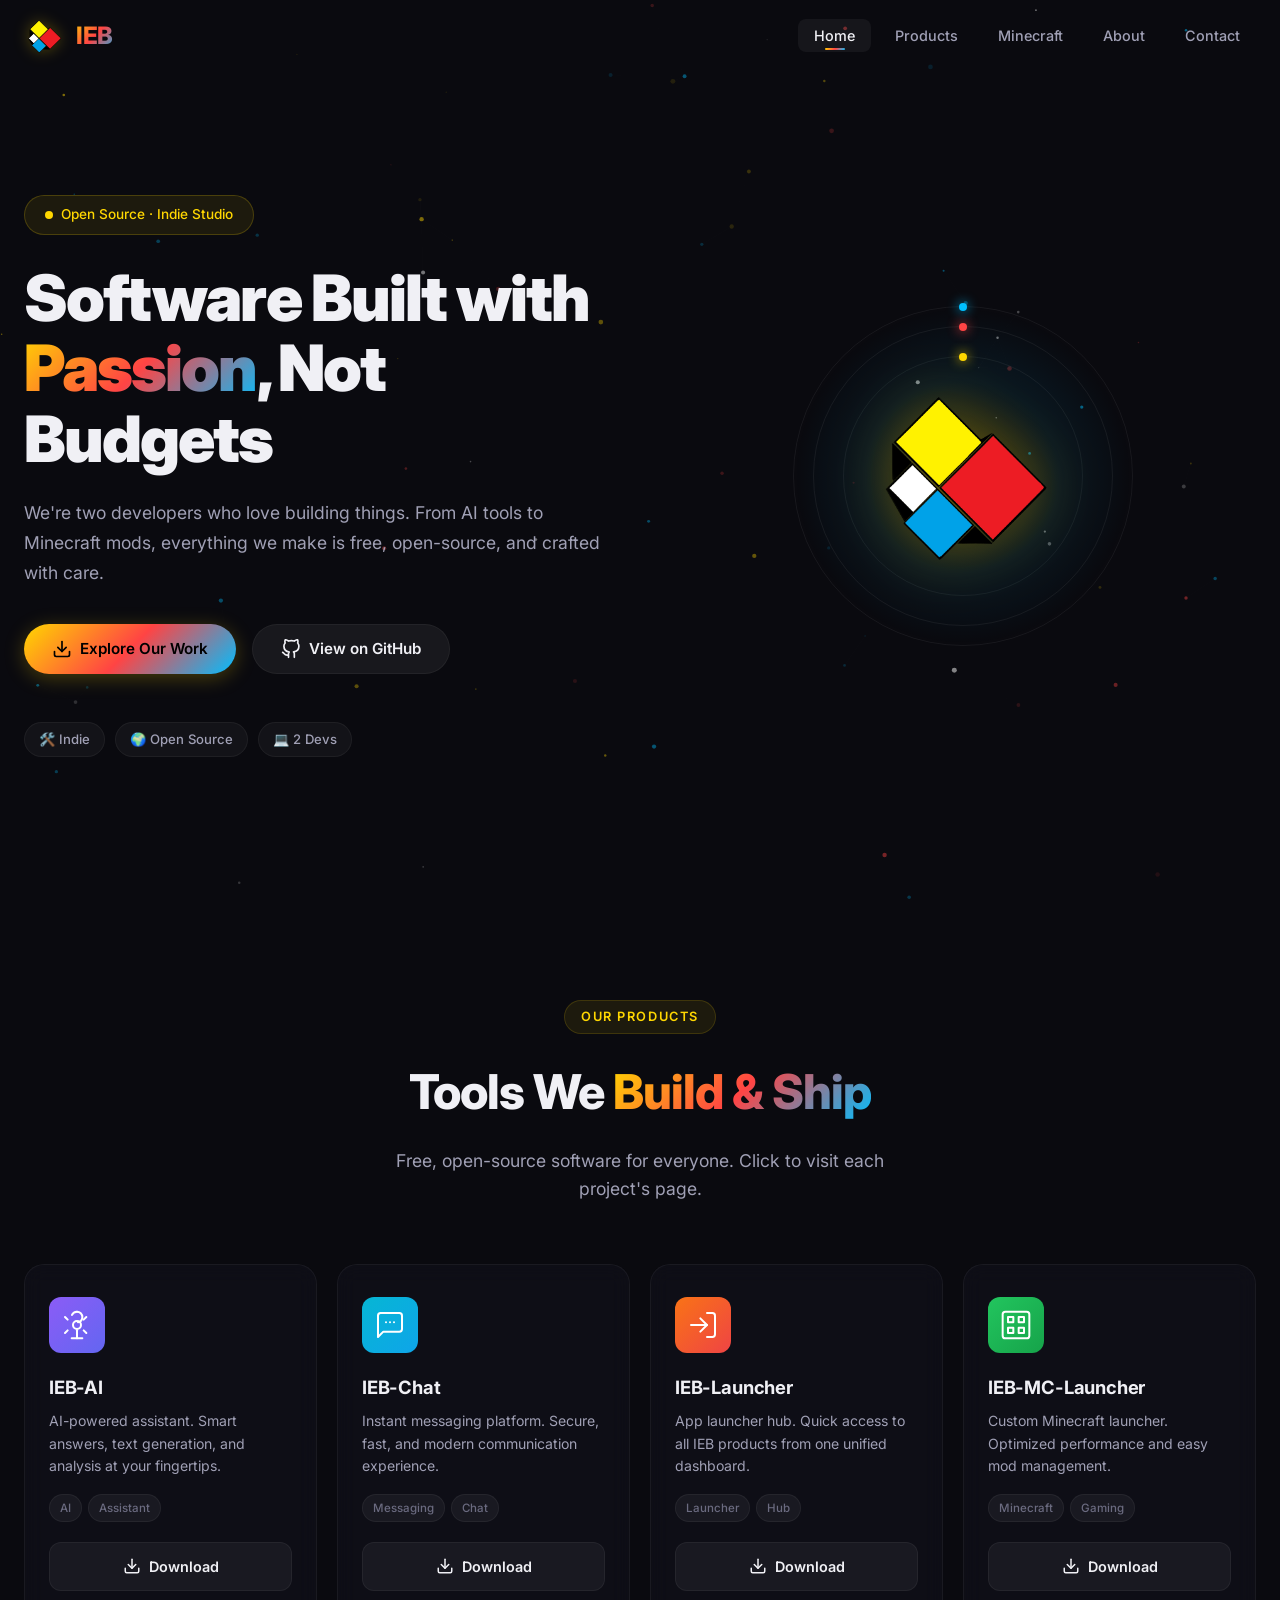
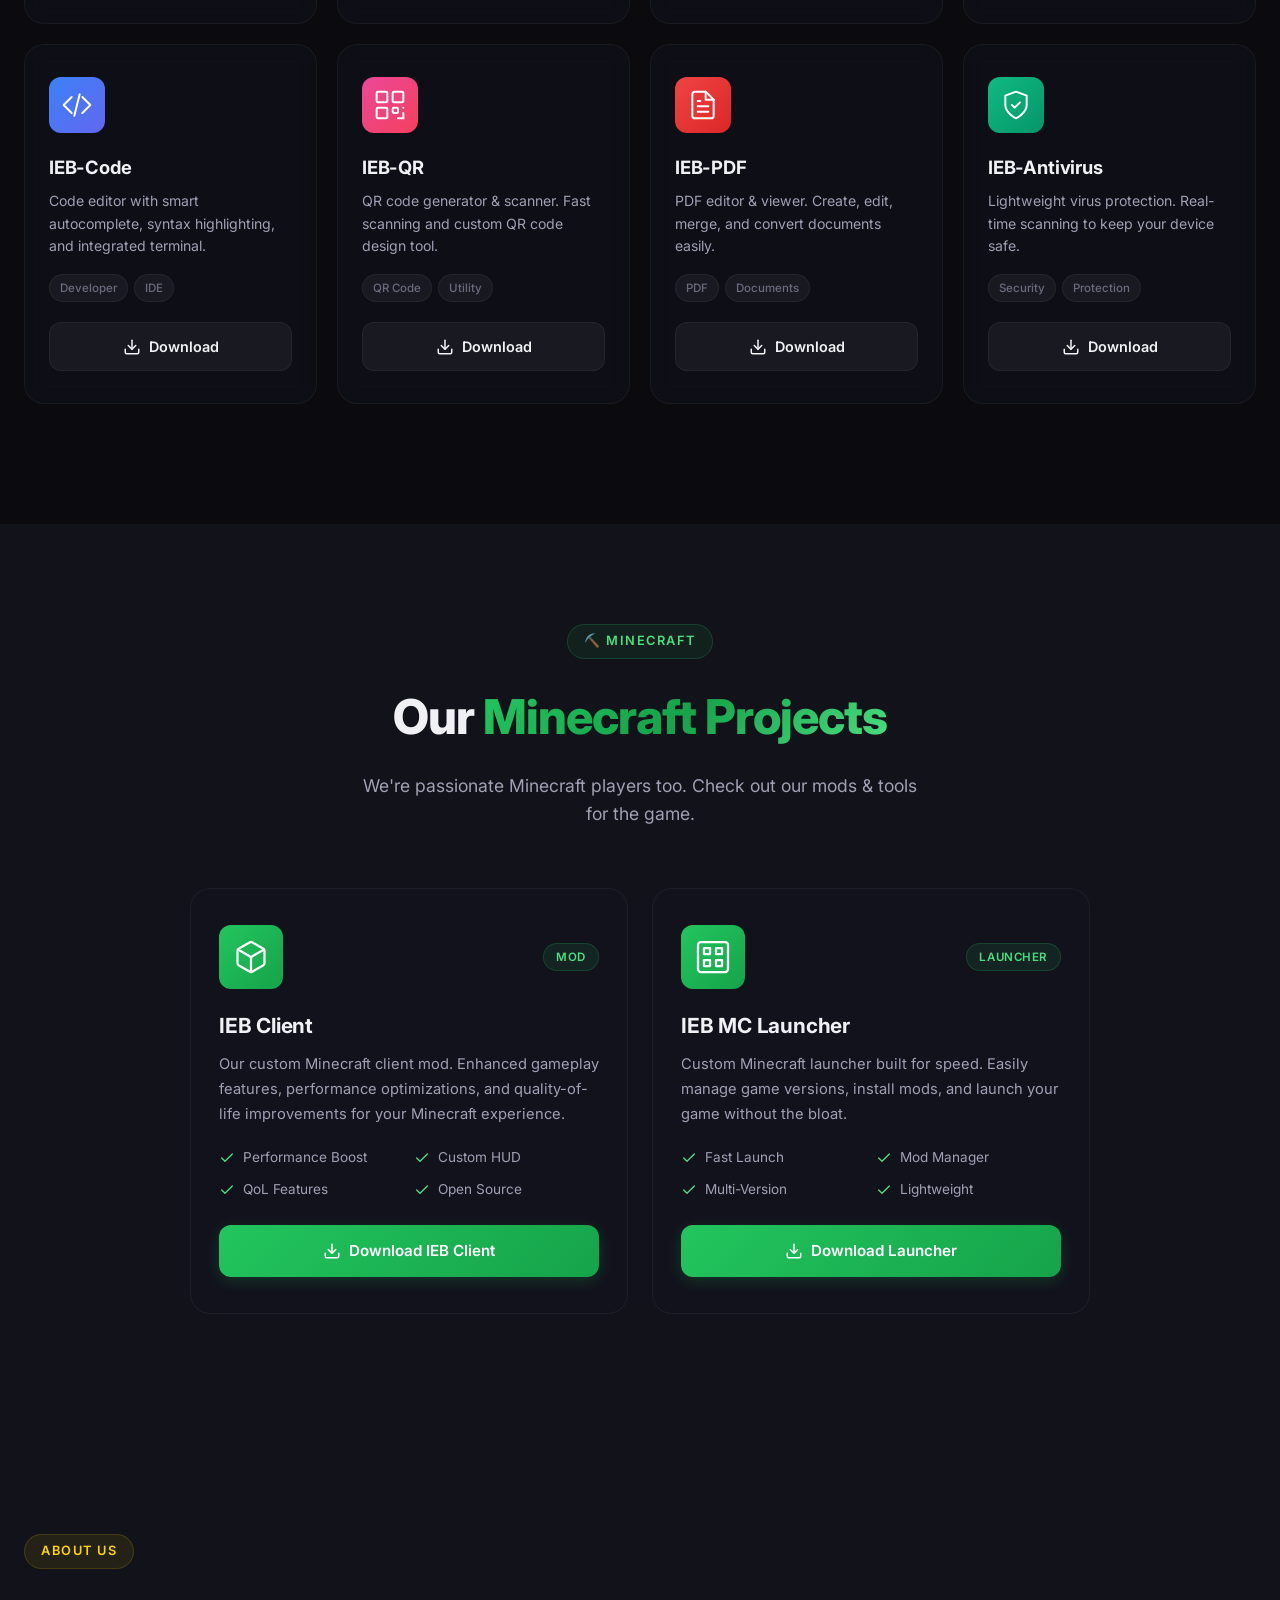
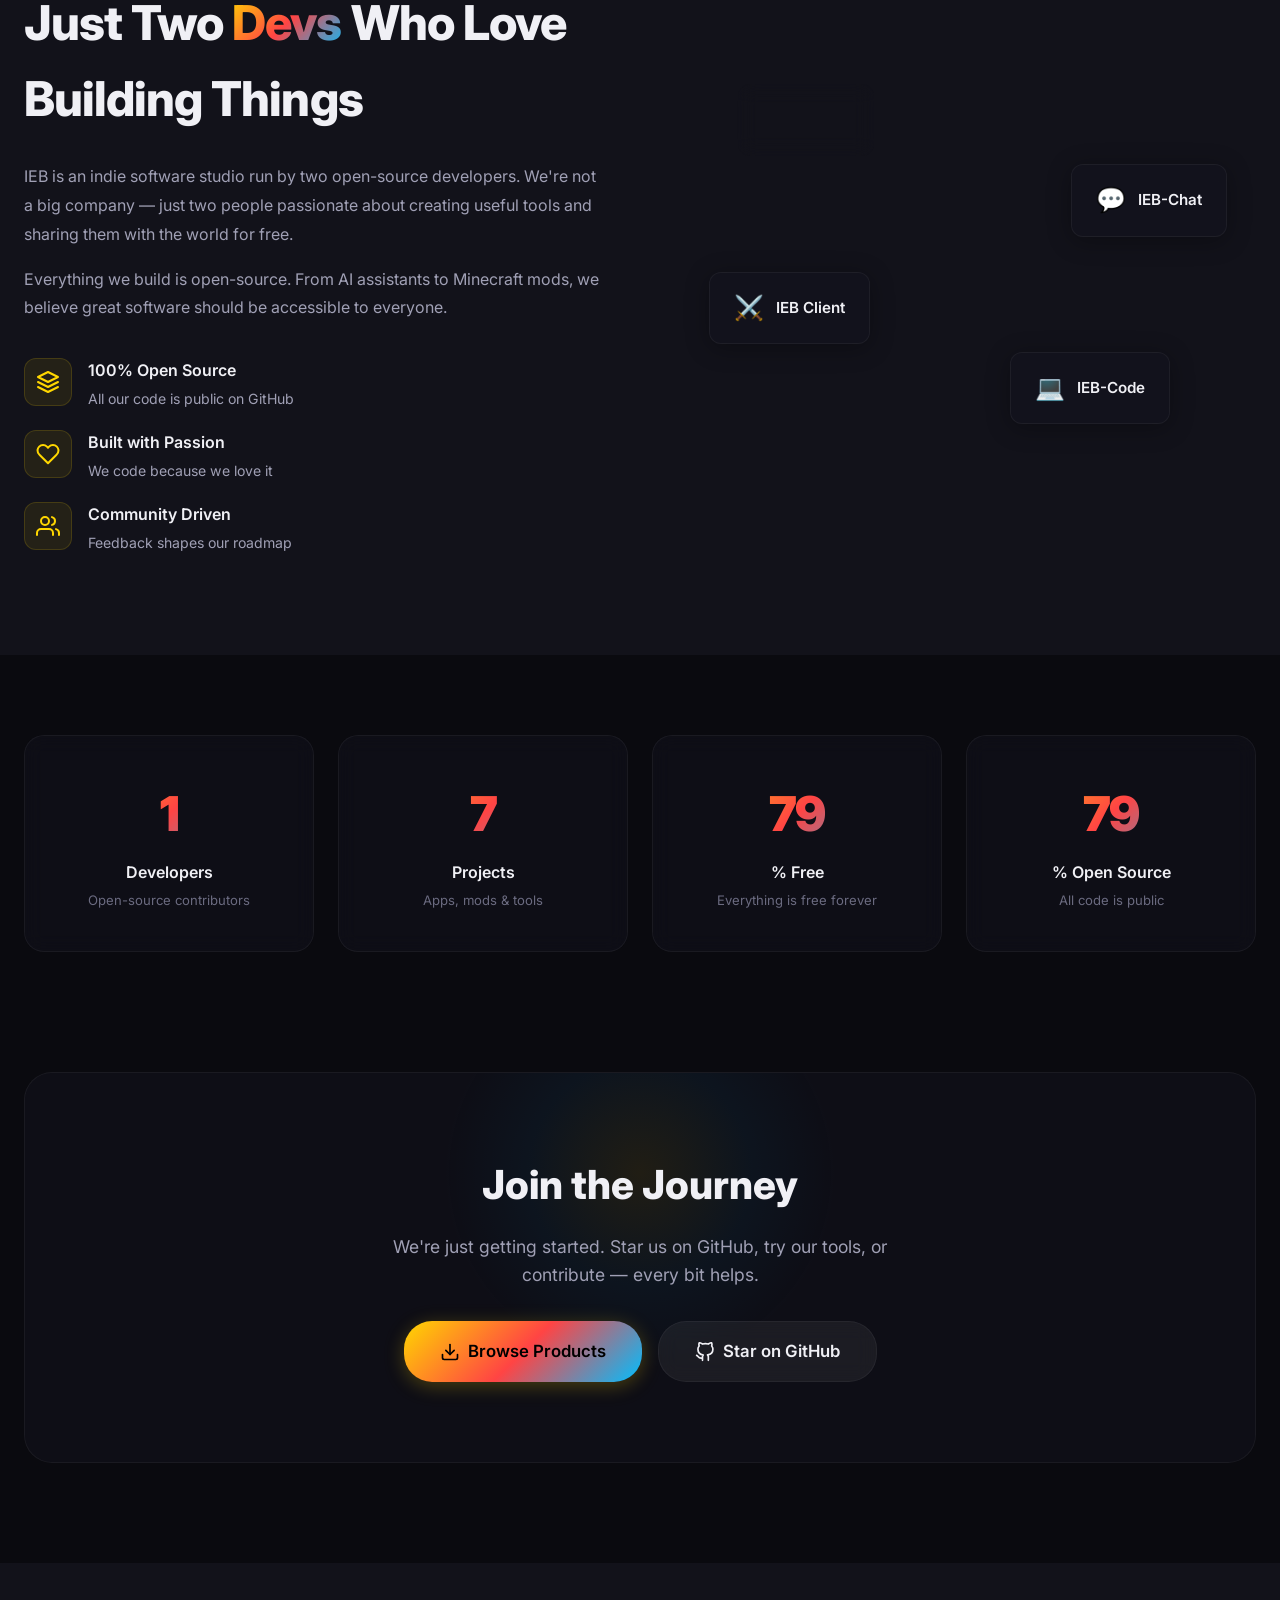
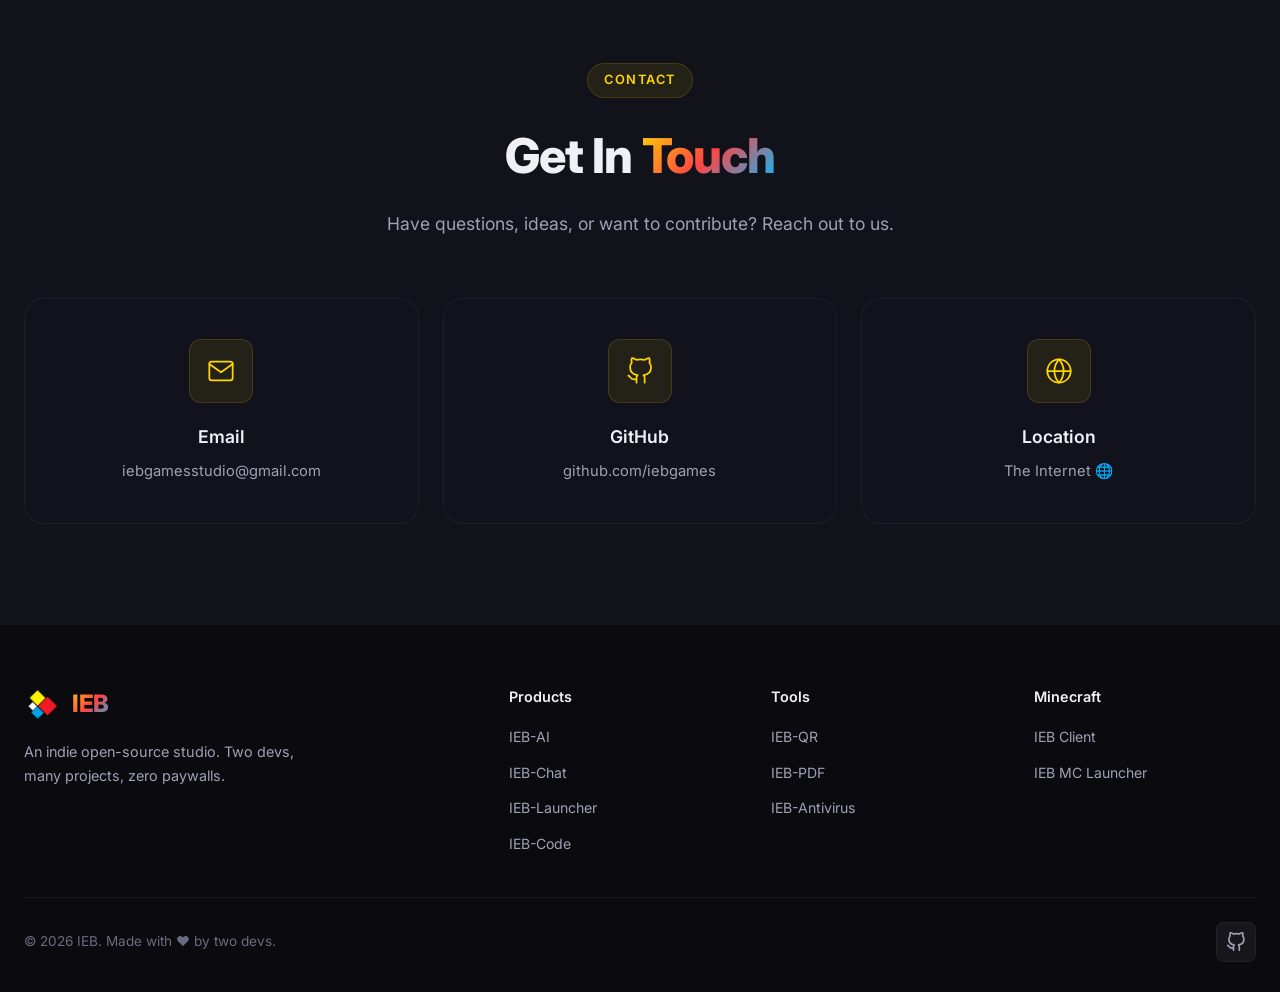
==== commit 52f2f0db: "Update index.html" ====
--- a/index.html
+++ b/index.html
@@ -2,6 +2,8 @@
 <html lang="en">
 
 <head>
+    <script async src="https://pagead2.googlesyndication.com/pagead/js/adsbygoogle.js?client=ca-pub-1775717168665969"
+     crossorigin="anonymous"></script>
     <meta name="google-site-verification" content="vW_zMQxnem1OzZ44isLDWV3aiMbQbezexJG6iTlQNbo" />
     <meta charset="UTF-8">
     <meta name="viewport" content="width=device-width, initial-scale=1.0">
@@ -769,3 +771,4 @@
 
 </html>
 
+
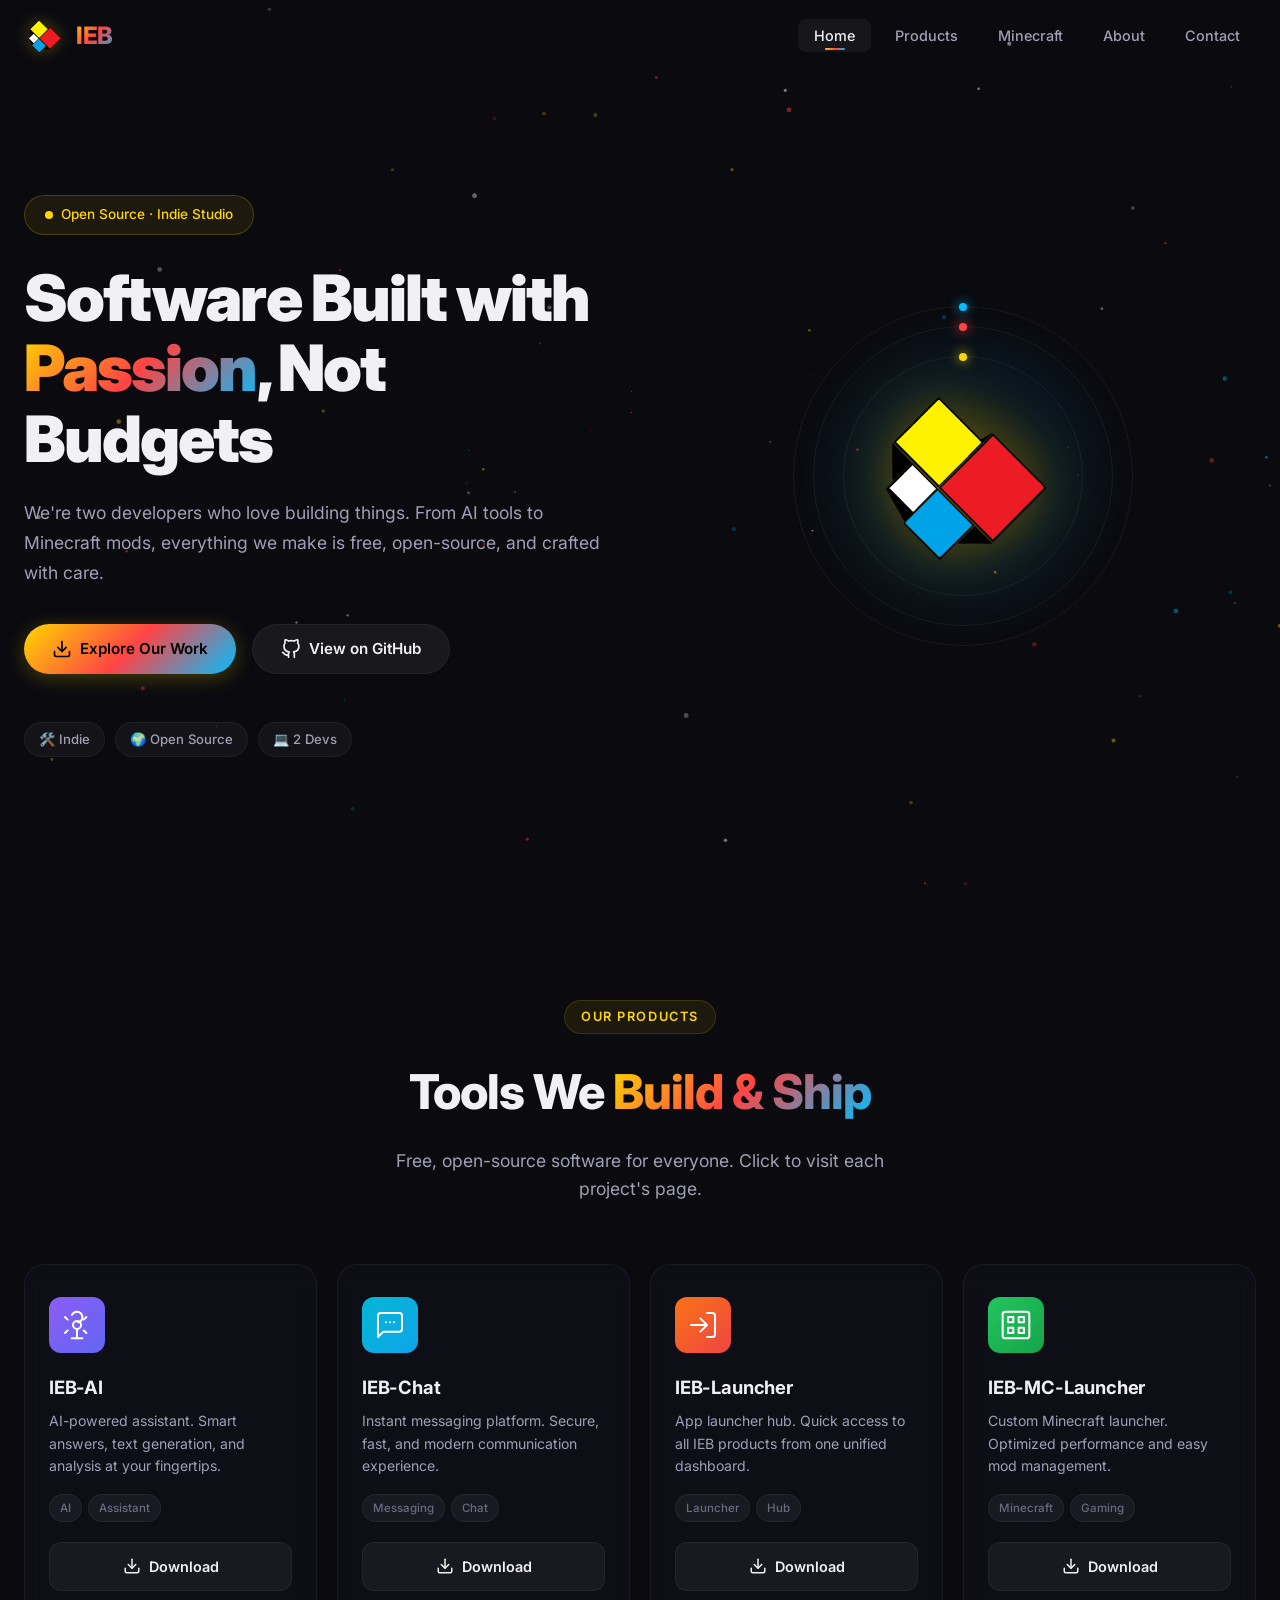
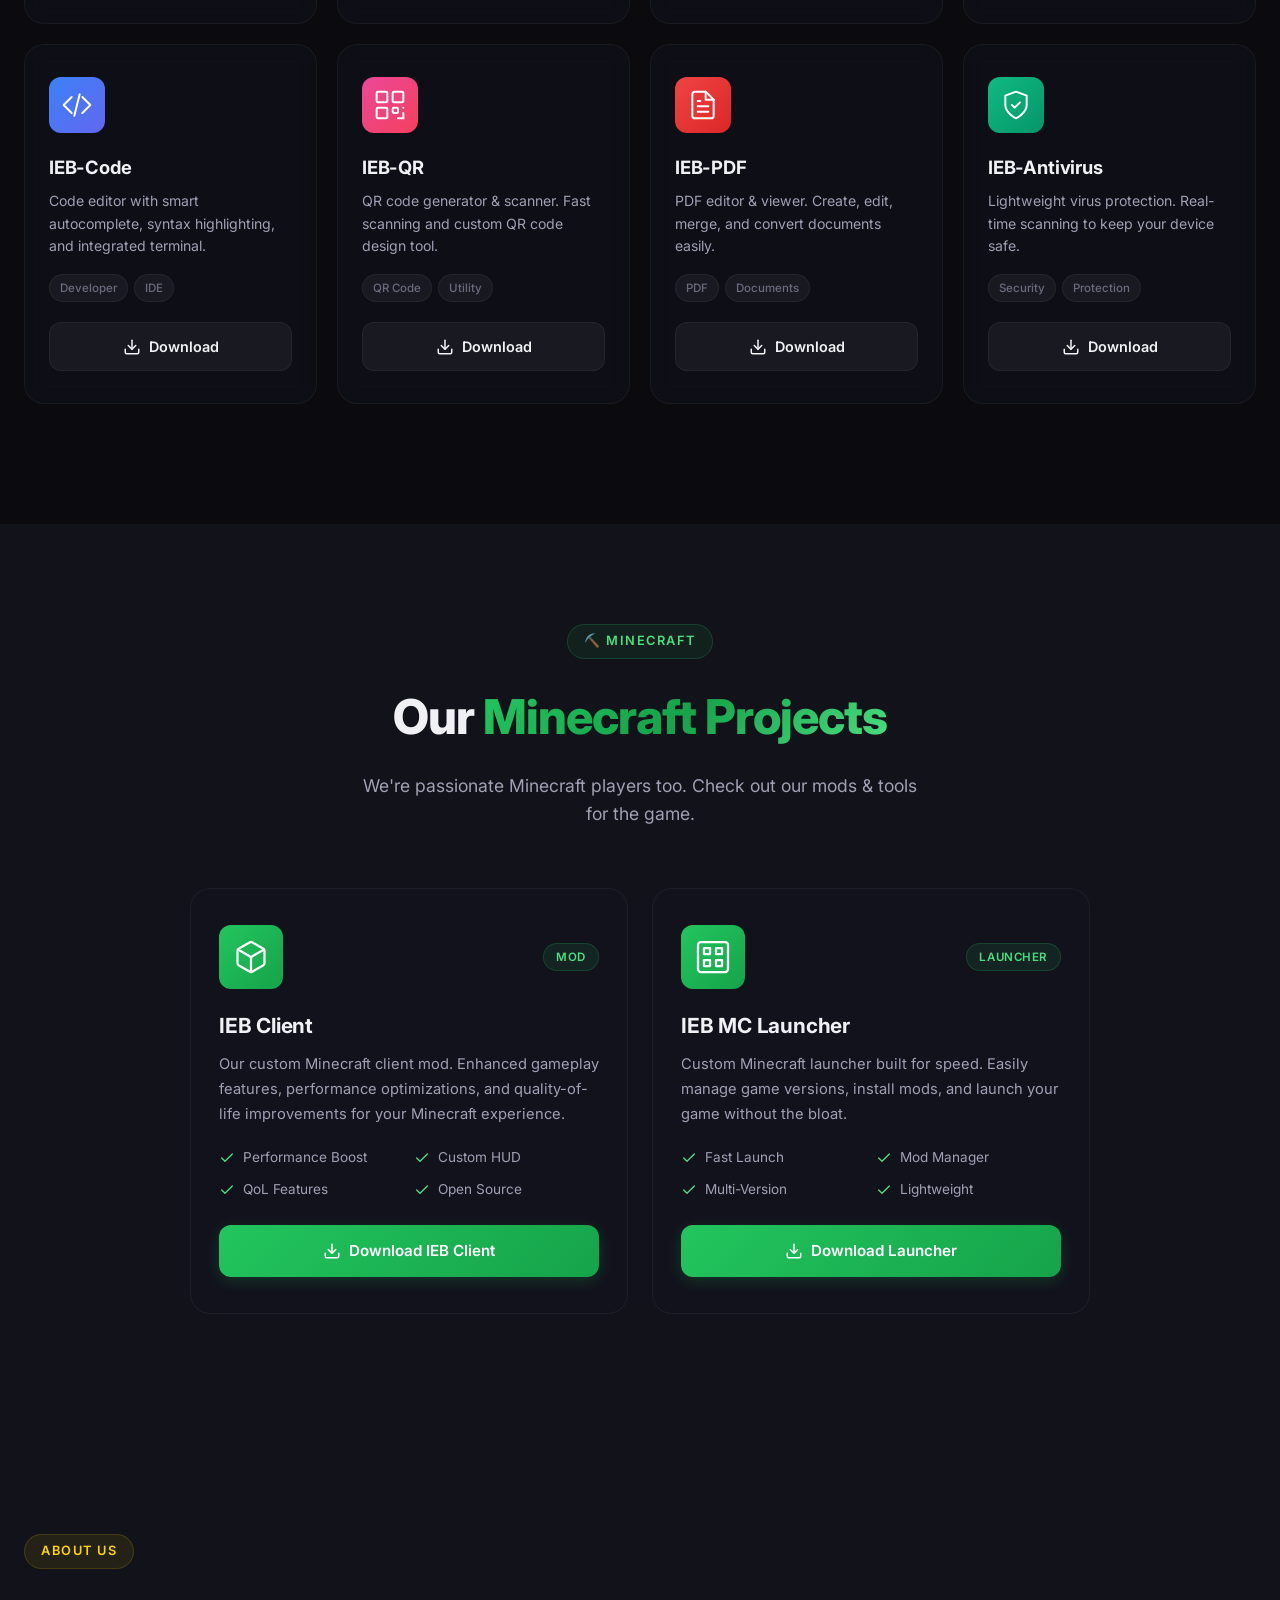
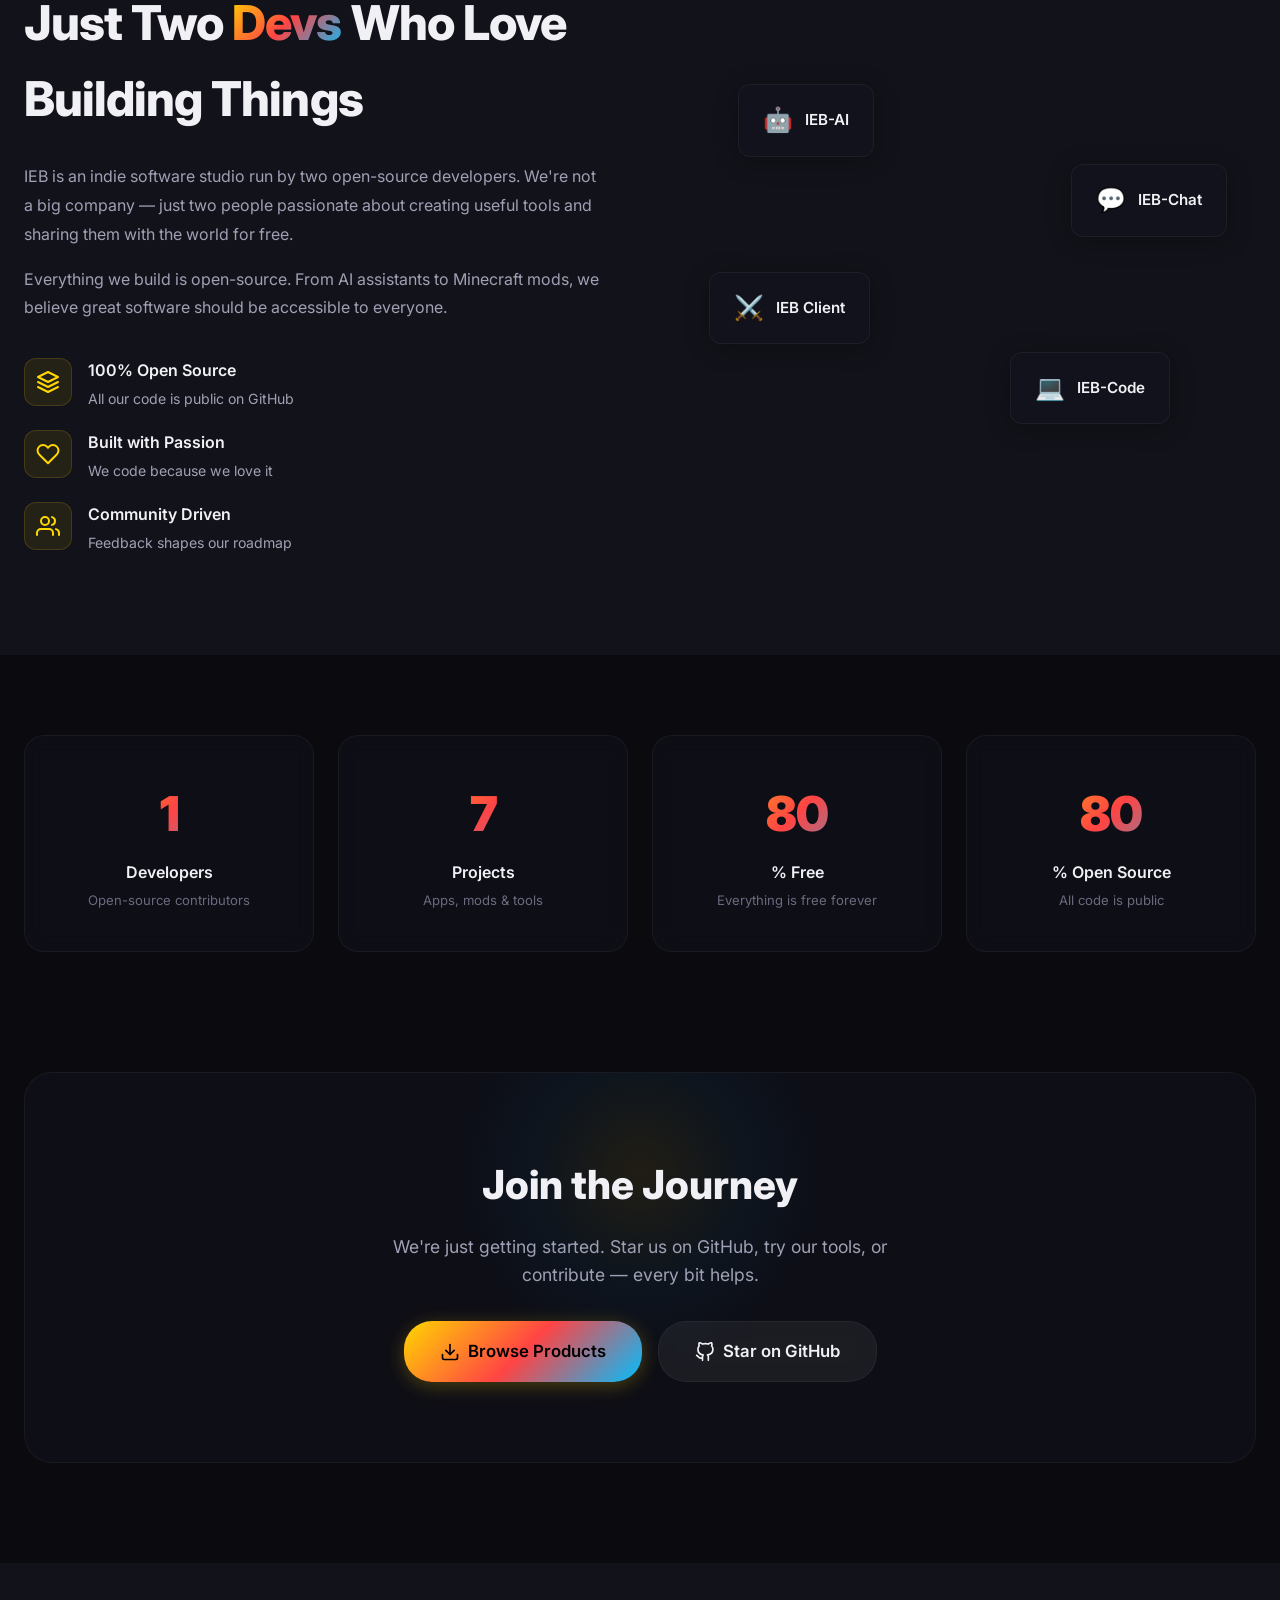
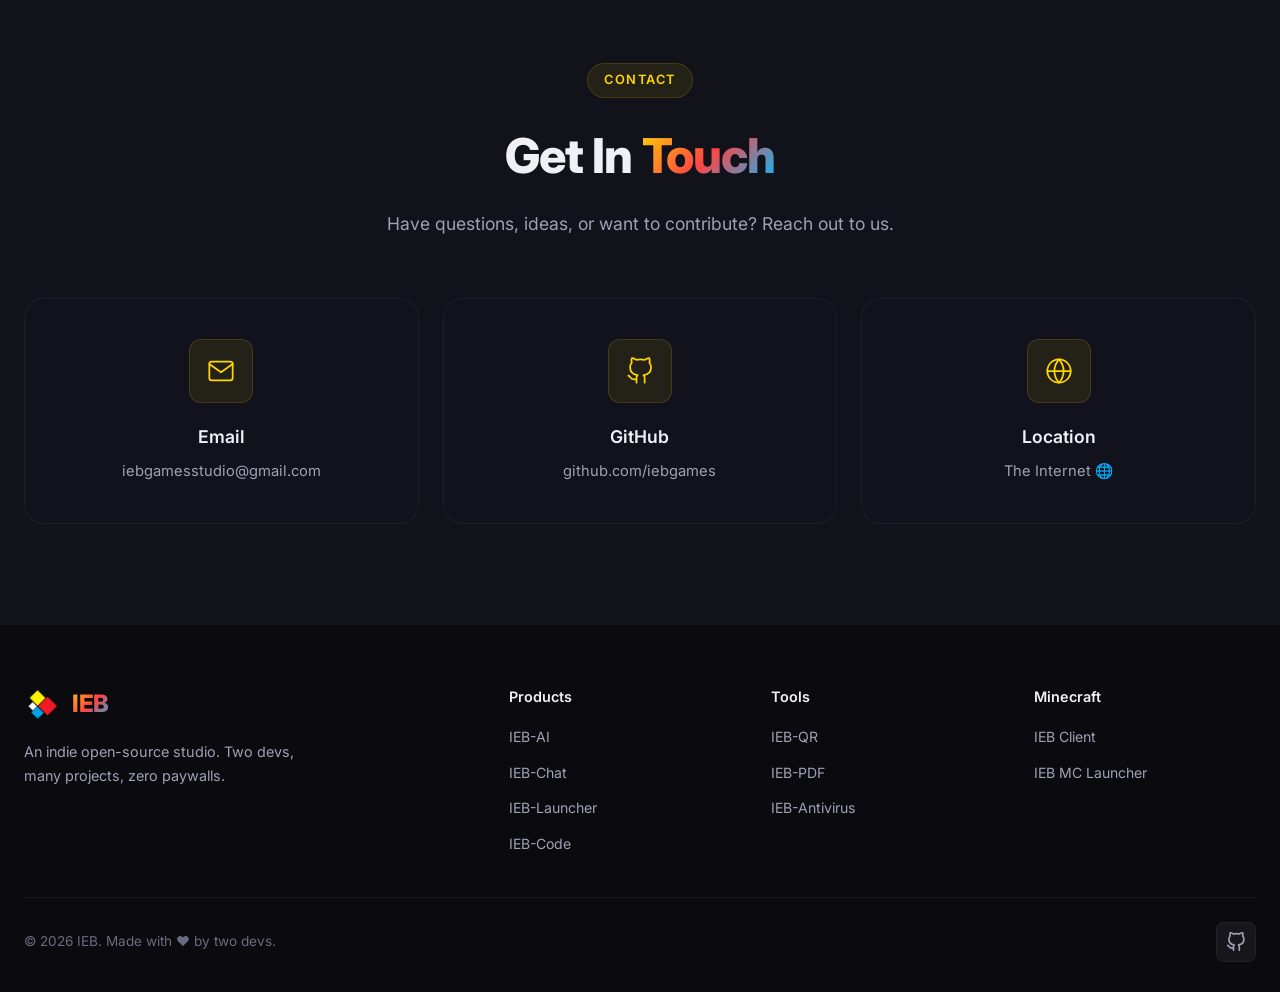
==== commit b68b2f2b: "Update index.html" ====
--- a/index.html
+++ b/index.html
@@ -1,24 +1,49 @@
-<!DOCTYPE html>
-<html lang="en">
-
 <head>
     <script async src="https://pagead2.googlesyndication.com/pagead/js/adsbygoogle.js?client=ca-pub-1775717168665969"
-     crossorigin="anonymous"></script>
+        crossorigin="anonymous"></script>
     <meta name="google-site-verification" content="vW_zMQxnem1OzZ44isLDWV3aiMbQbezexJG6iTlQNbo" />
+    
     <meta charset="UTF-8">
     <meta name="viewport" content="width=device-width, initial-scale=1.0">
-    <title>IEB - Independent Software Studio</title>
+
+    <title>IEB Studio | Free Open Source AI, Minecraft Client & Dev Tools</title>
     <meta name="description"
-        content="IEB is an indie open-source software studio. Download IEB-AI, IEB-Chat, IEB-Launcher, IEB-Code, and more.">
+        content="IEB Studio offers free open-source software: IEB-AI assistant, high-performance IEB Minecraft Client, PDF editor, and secure dev tools. Download the best indie software now.">
+    
     <meta name="keywords"
-        content="IEB, IEB-AI, IEB-Chat, IEB-Launcher, IEB-Code, IEB-QR, IEB-PDF, IEB-Antivirus, IEB Client, open source, indie">
+        content="IEB, IEB Games, IEB Studio, IEB-AI download, IEB-AI oyna, IEB-Chat, IEB-Launcher, IEB-Code, IEB-QR, IEB-PDF editor free, IEB-Antivirus, IEB Client, IEB Minecraft Client nedir, open source, indie software, free tools, Minecraft mods, hızlı minecraft istemcisi, en iyi minecraft client, bedava yapay zeka, açık kaynak yazılım">
+    
+    <meta name="author" content="IEB Studio">
     <link rel="icon" type="image/png" href="lg1.png">
+
     <link rel="preconnect" href="https://fonts.googleapis.com">
     <link rel="preconnect" href="https://fonts.gstatic.com" crossorigin>
     <link
         href="https://fonts.googleapis.com/css2?family=Inter:wght@300;400;500;600;700;800;900&family=JetBrains+Mono:wght@400;500;600&display=swap"
         rel="stylesheet">
     <link rel="stylesheet" href="style.css">
+
+    <meta property="og:title" content="IEB Studio - Independent Software Studio">
+    <meta property="og:description" content="Download free open-source tools: IEB-AI, Minecraft Clients, and more.">
+    <meta property="og:image" content="https://iebgames.github.io/lg1.png">
+    <meta property="og:url" content="https://iebgames.github.io/">
+    <meta name="twitter:card" content="summary_large_image">
+
+    <script type="application/ld+json">
+    {
+      "@context": "https://schema.org",
+      "@type": "SoftwareApplication",
+      "name": "IEB Studio Suite",
+      "operatingSystem": "Windows, Web",
+      "applicationCategory": "DeveloperApplication, GameApplication",
+      "description": "A collection of open-source tools including AI assistants, Minecraft clients, and utility software.",
+      "offers": {
+        "@type": "Offer",
+        "price": "0",
+        "priceCurrency": "USD"
+      }
+    }
+    </script>
 </head>
 
 <body>
@@ -772,3 +797,4 @@
 </html>
 
 
+
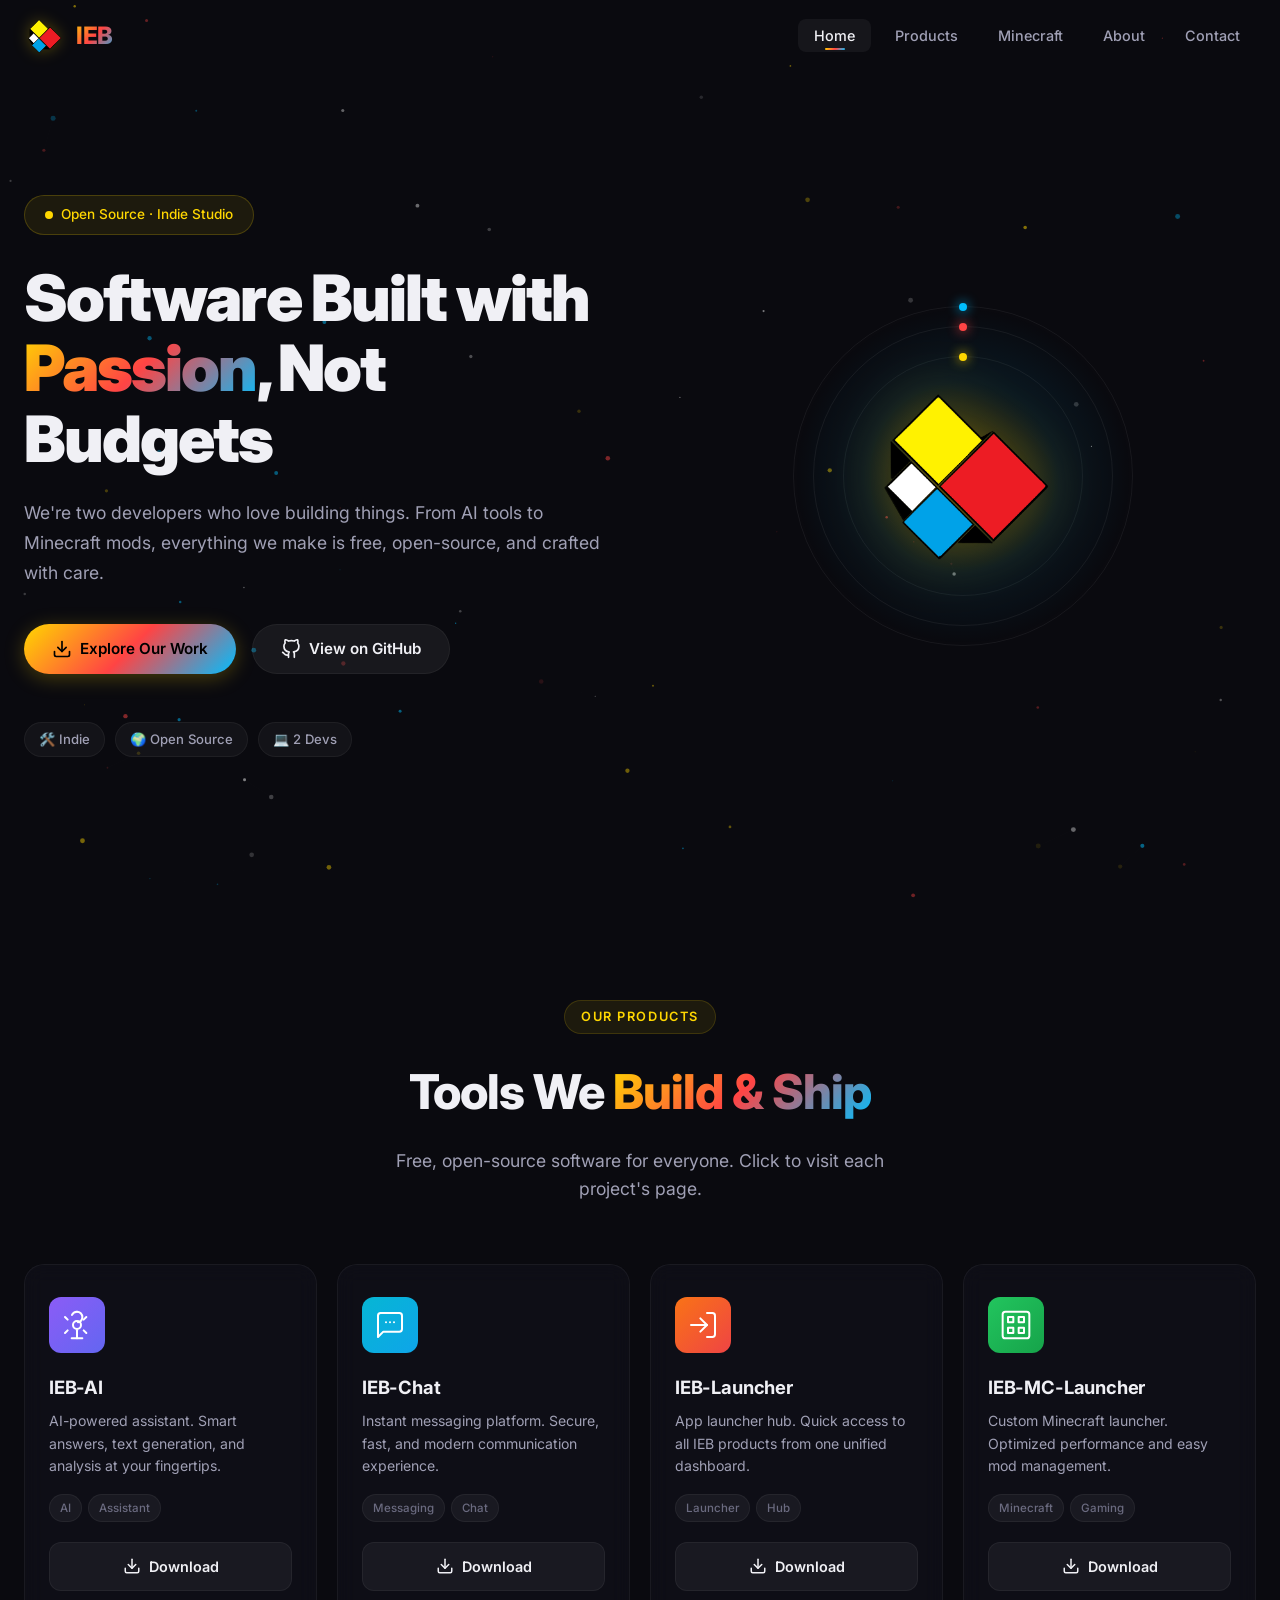
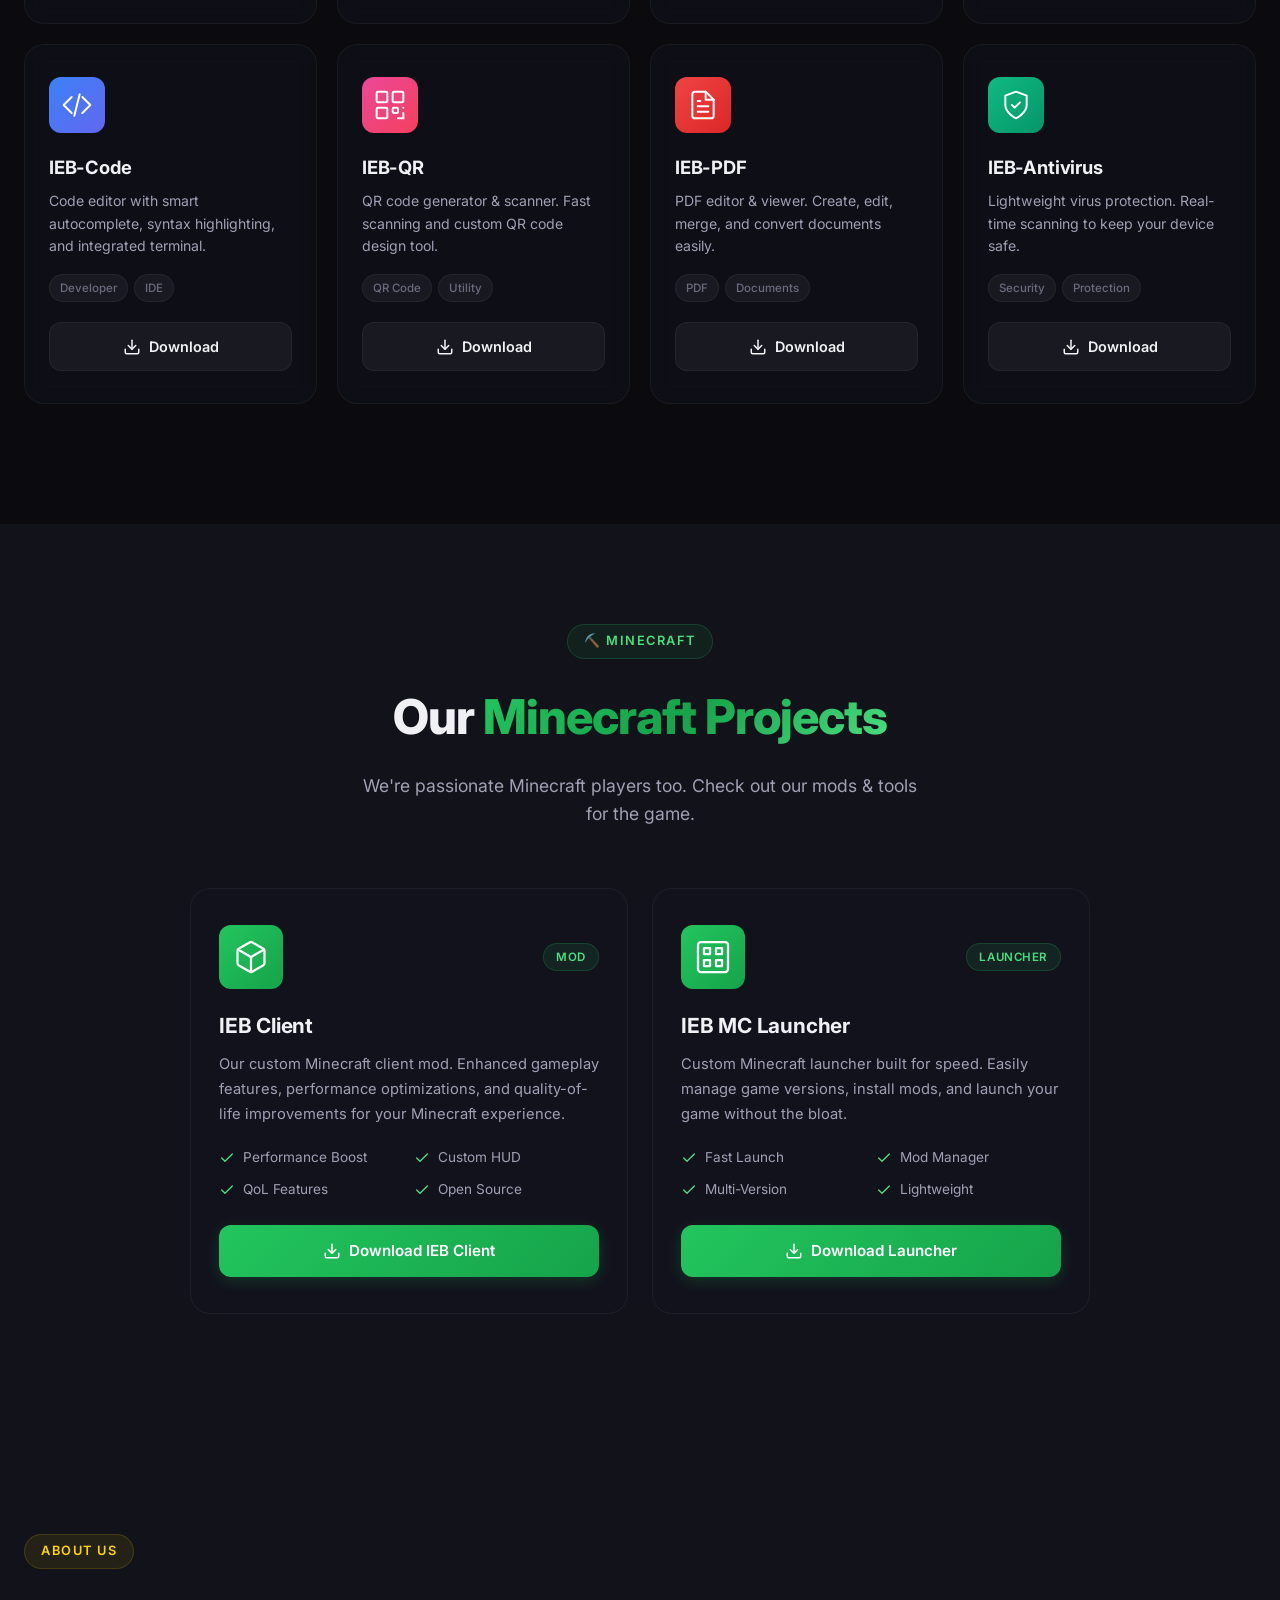
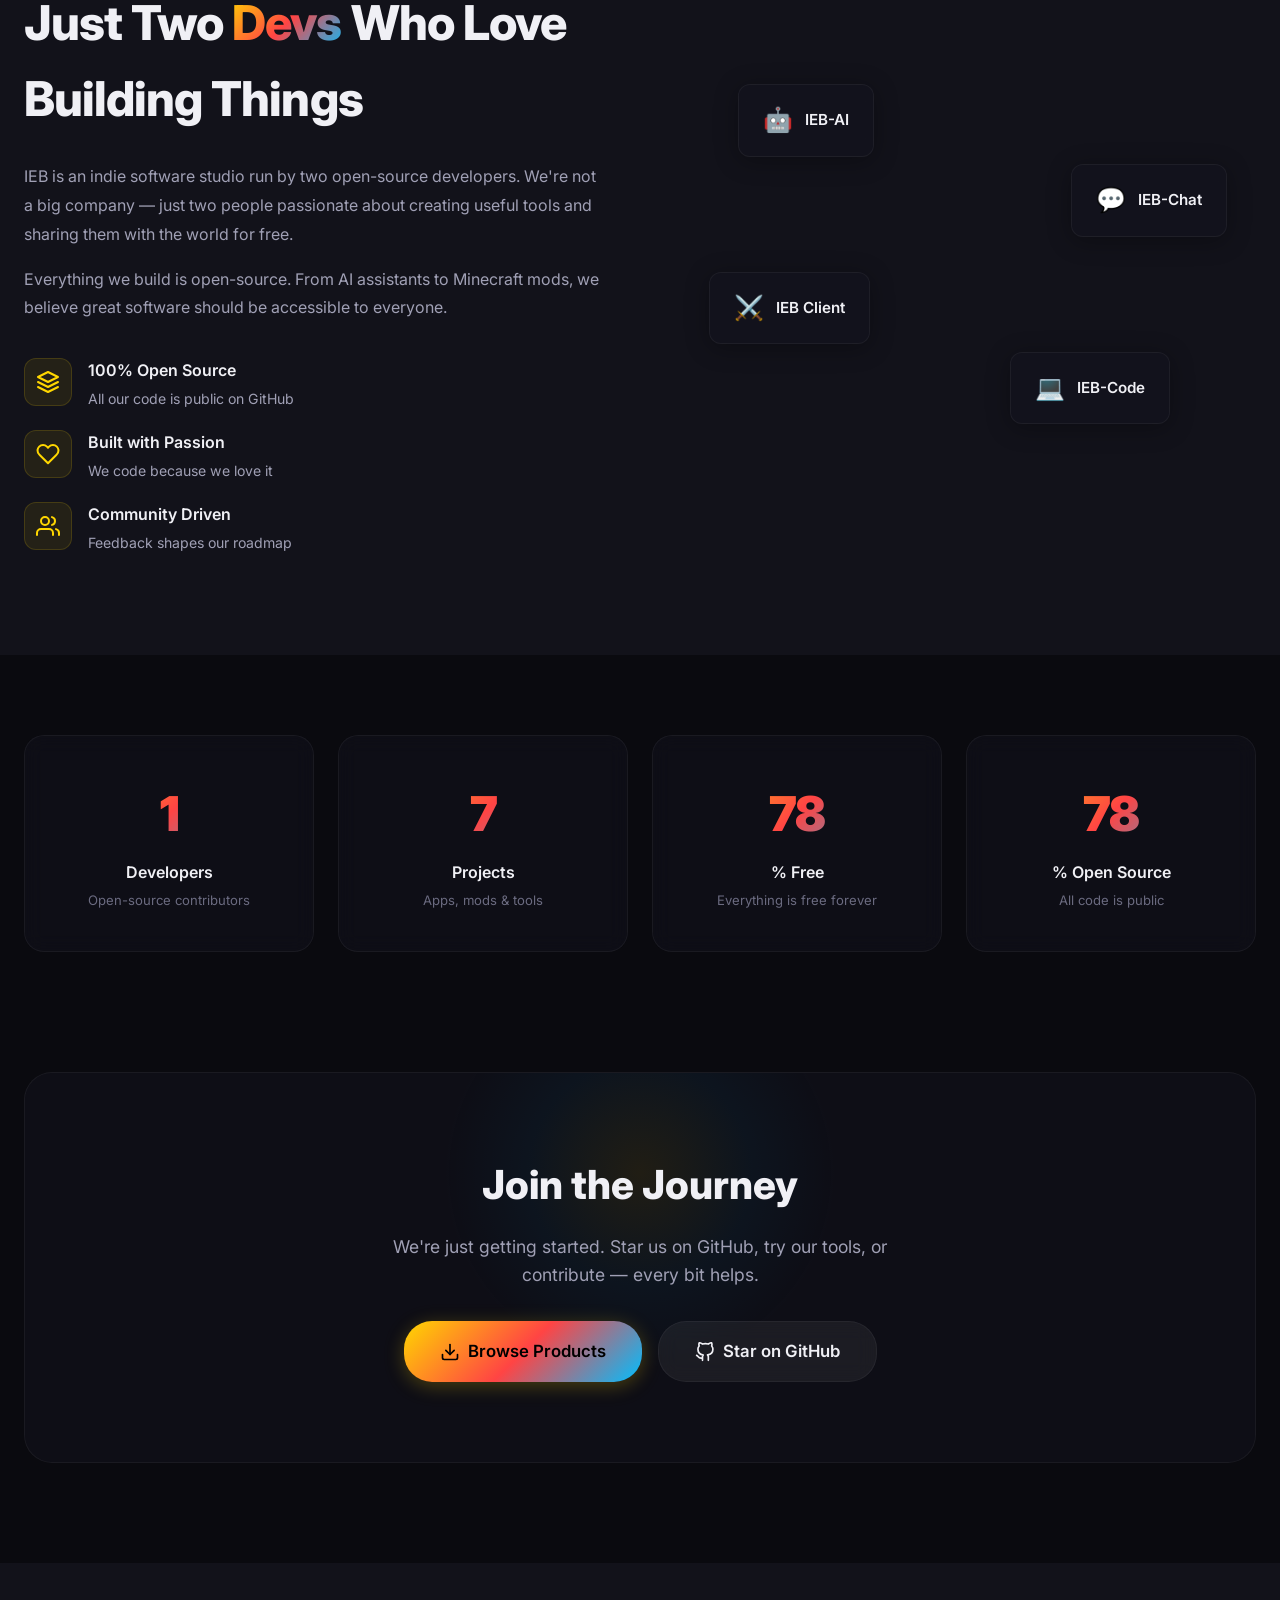
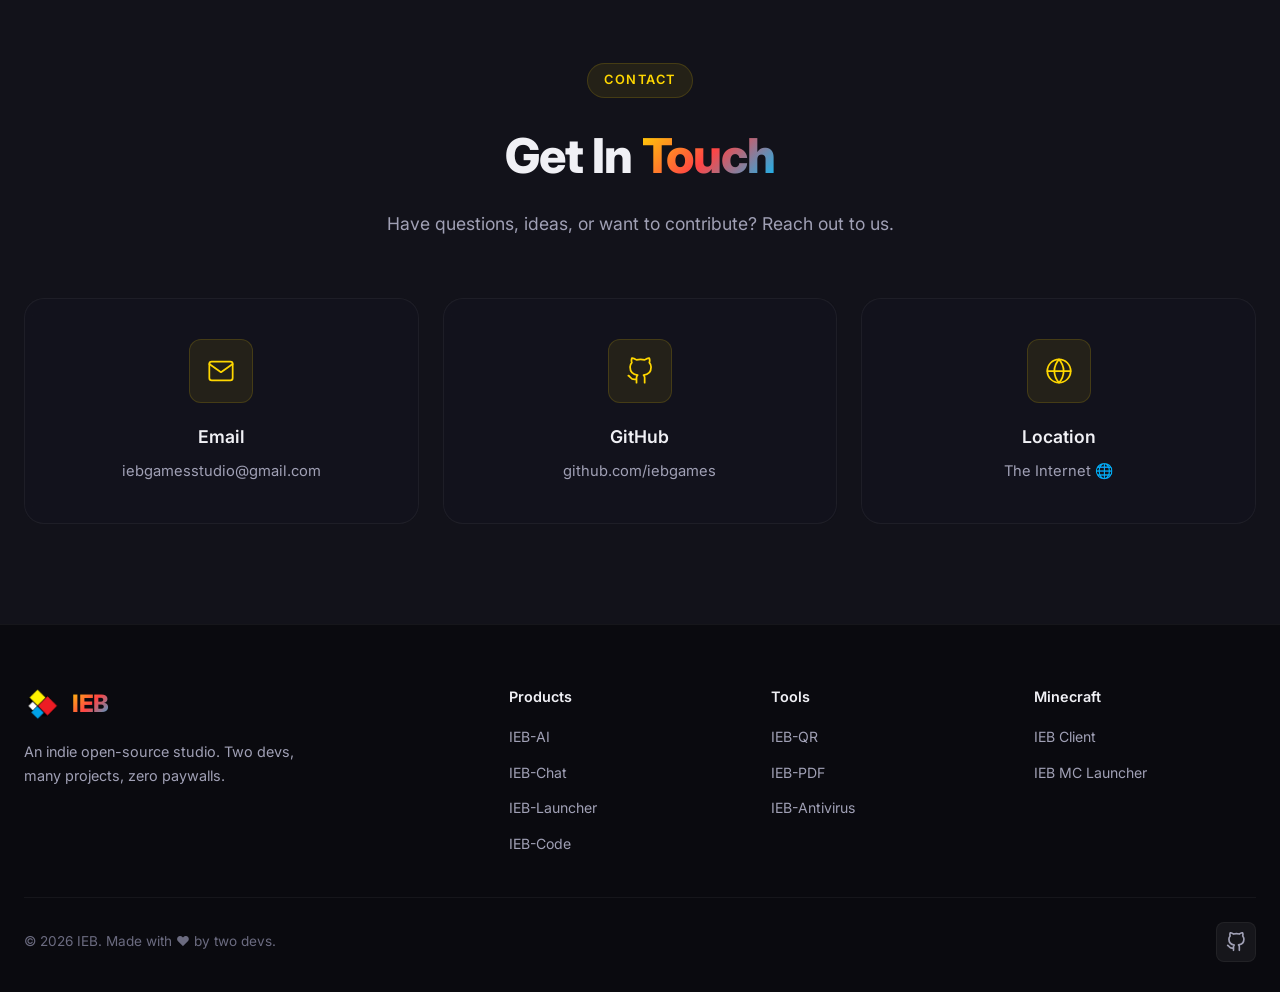
==== commit f7035885: "Update index.html" ====
--- a/index.html
+++ b/index.html
@@ -14,7 +14,11 @@
         content="IEB, IEB Games, IEB Studio, IEB-AI download, IEB-AI oyna, IEB-Chat, IEB-Launcher, IEB-Code, IEB-QR, IEB-PDF editor free, IEB-Antivirus, IEB Client, IEB Minecraft Client nedir, open source, indie software, free tools, Minecraft mods, hızlı minecraft istemcisi, en iyi minecraft client, bedava yapay zeka, açık kaynak yazılım">
     
     <meta name="author" content="IEB Studio">
-    <link rel="icon" type="image/png" href="lg1.png">
+    <link rel="icon" type="image/png" sizes="192x192" href="lg1.png">
+    <link rel="icon" type="image/png" sizes="32x32" href="lg1.png">
+    <link rel="icon" type="image/png" sizes="16x16" href="lg1.png">
+    <link rel="apple-touch-icon" sizes="180x180" href="lg1.png">
+    <link rel="shortcut icon" href="lg1.png">
 
     <link rel="preconnect" href="https://fonts.googleapis.com">
     <link rel="preconnect" href="https://fonts.gstatic.com" crossorigin>
@@ -798,3 +802,4 @@
 
 
 
+
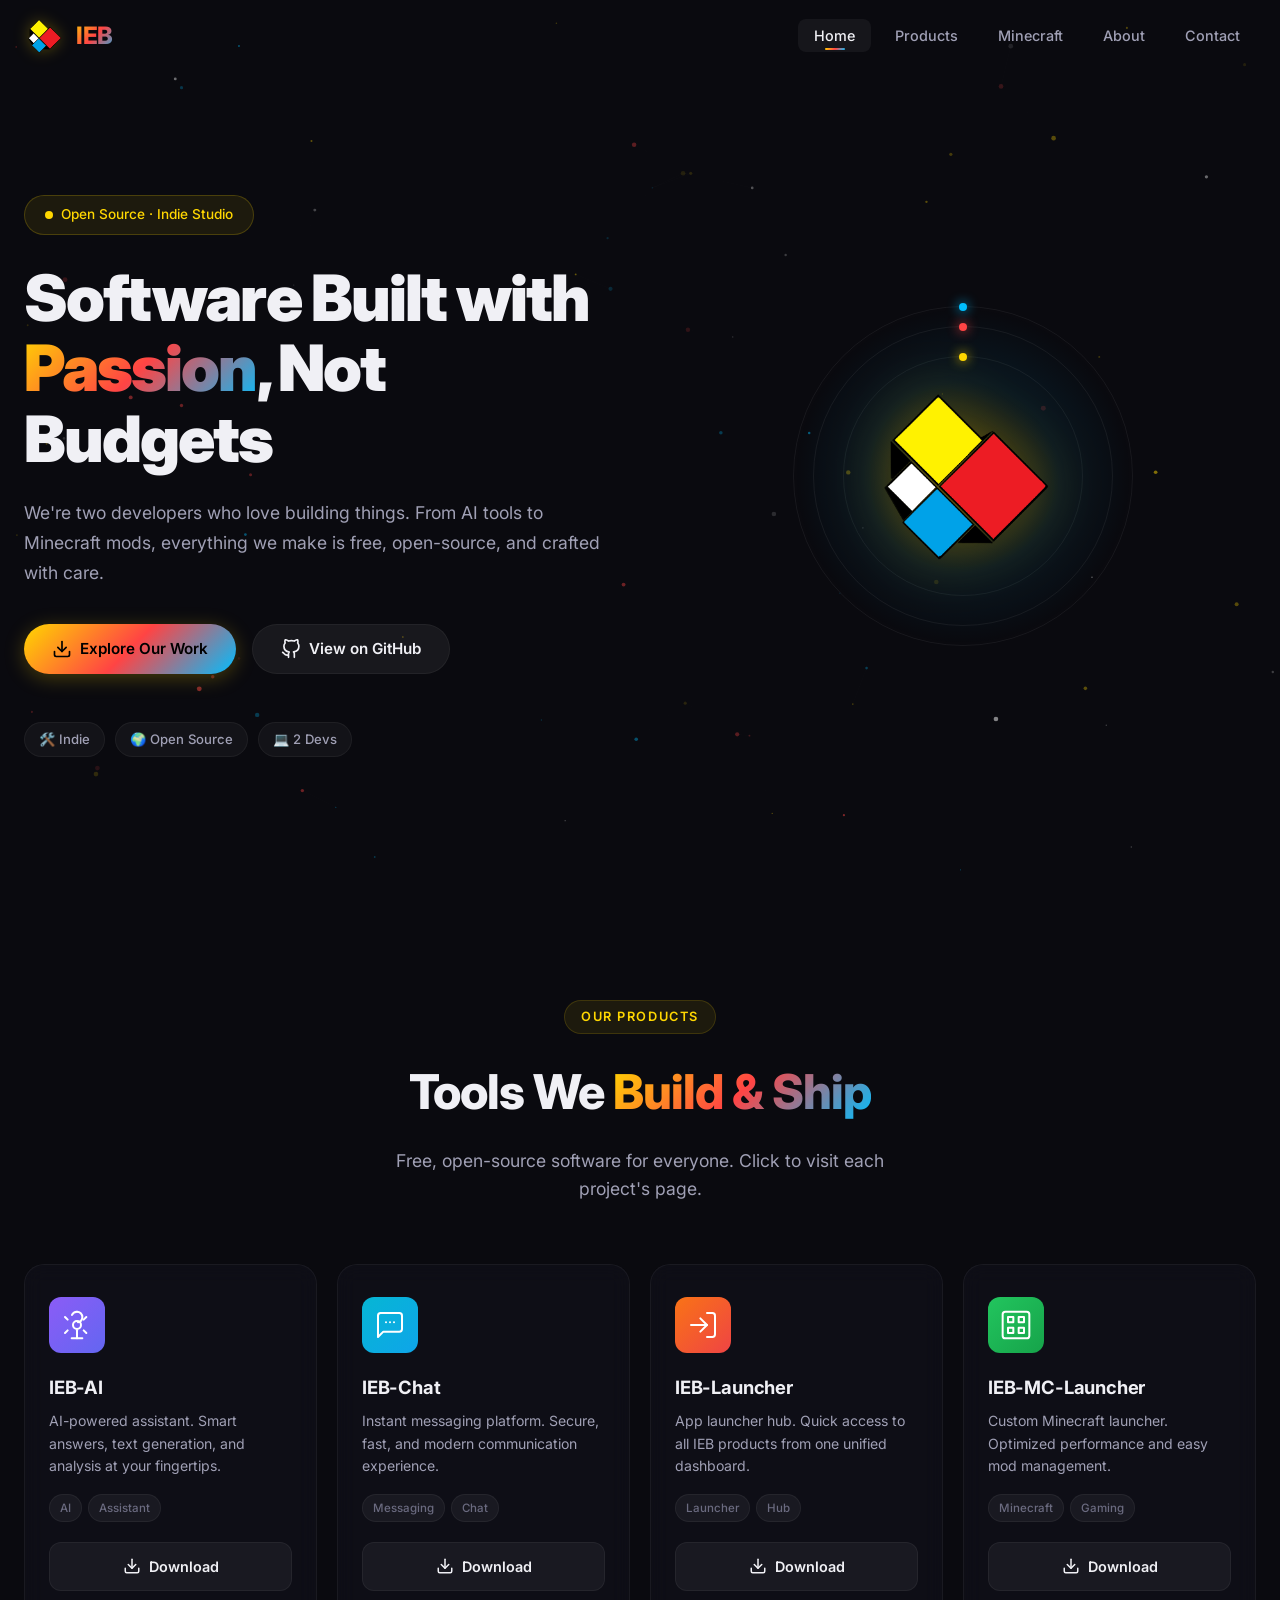
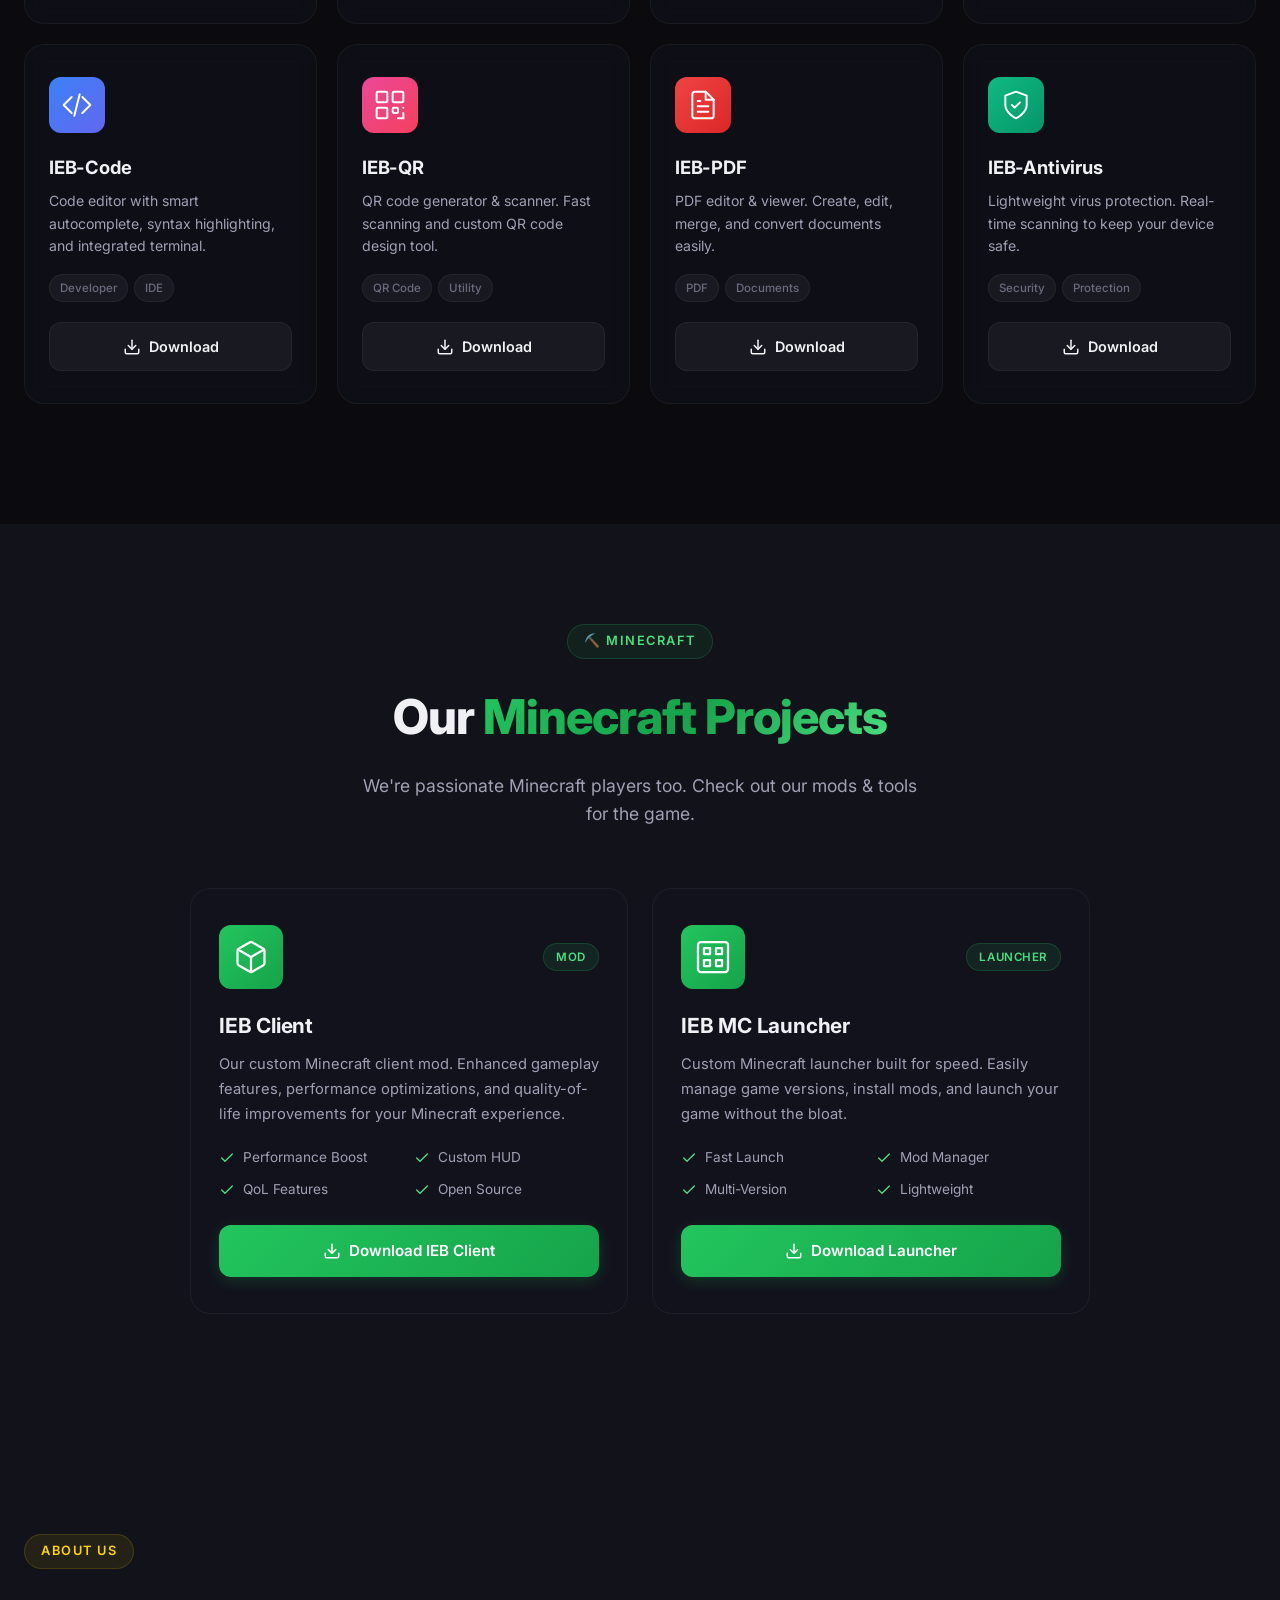
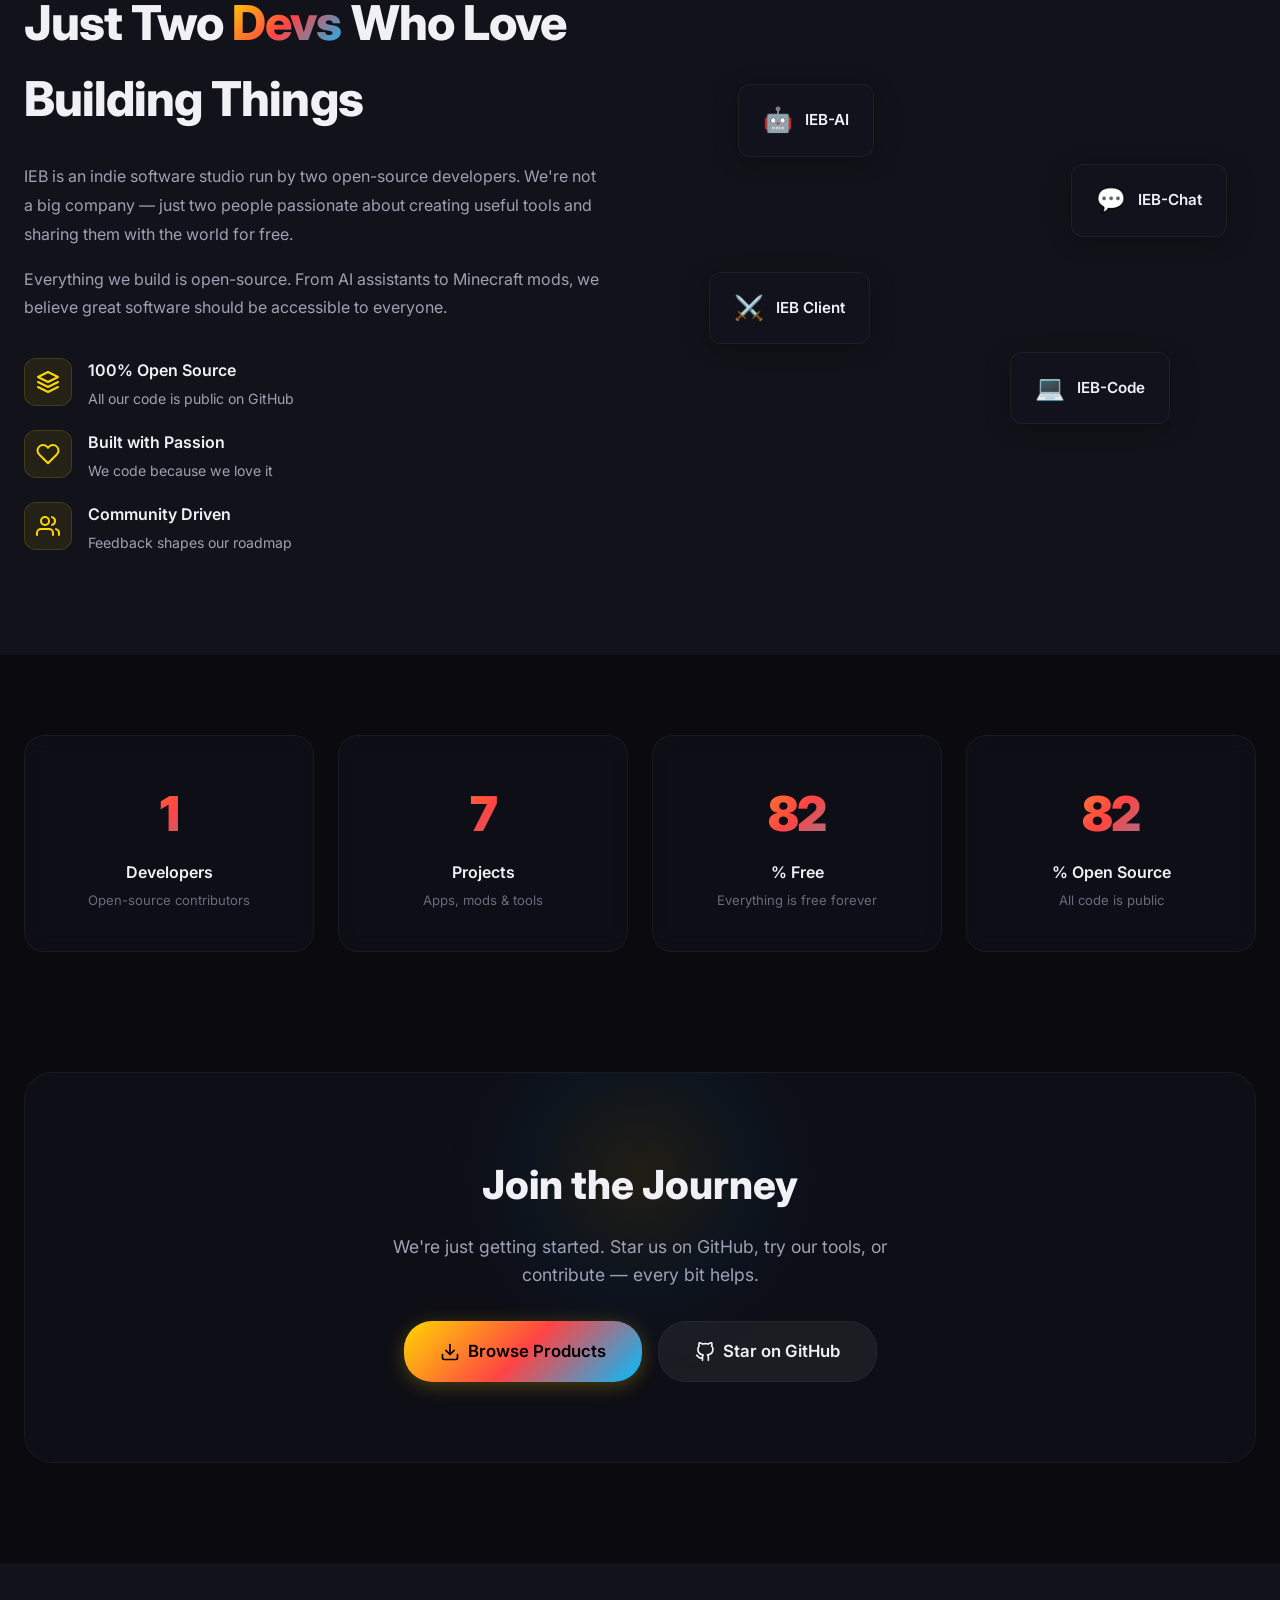
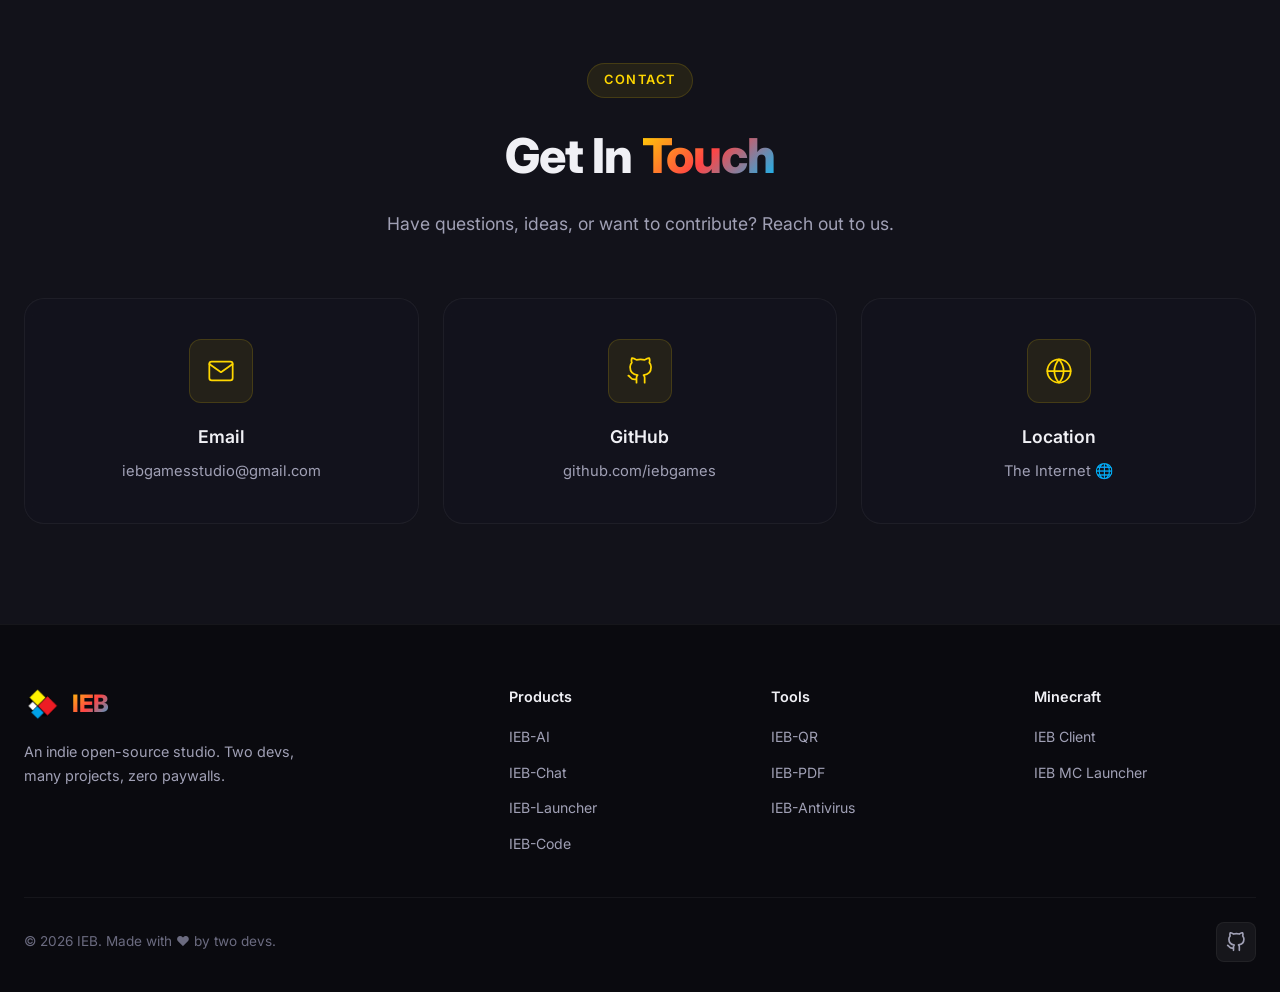
==== commit 6d0e7d0b: "Update index.html" ====
--- a/index.html
+++ b/index.html
@@ -36,16 +36,34 @@
     <script type="application/ld+json">
     {
       "@context": "https://schema.org",
-      "@type": "SoftwareApplication",
-      "name": "IEB Studio Suite",
-      "operatingSystem": "Windows, Web",
-      "applicationCategory": "DeveloperApplication, GameApplication",
-      "description": "A collection of open-source tools including AI assistants, Minecraft clients, and utility software.",
-      "offers": {
-        "@type": "Offer",
-        "price": "0",
-        "priceCurrency": "USD"
-      }
+      "@type": "ItemList",
+      "name": "IEB Software Suite",
+      "itemListElement": [
+        {
+          "@type": "ListItem",
+          "position": 1,
+          "name": "IEB-Launcher",
+          "url": "https://iebgames.github.io/IEB-Launcher/"
+        },
+        {
+          "@type": "ListItem",
+          "position": 2,
+          "name": "IEB-AI",
+          "url": "https://iebgames.github.io/IEB-AI/"
+        },
+        {
+          "@type": "ListItem",
+          "position": 3,
+          "name": "IEB-Chat",
+          "url": "https://iebgames.github.io/IEB-Chat/"
+        },
+        {
+          "@type": "ListItem",
+          "position": 4,
+          "name": "IEB-Code",
+          "url": "https://iebgames.github.io/IEB-Code/"
+        }
+      ]
     }
     </script>
 </head>
@@ -803,3 +821,4 @@
 
 
 
+
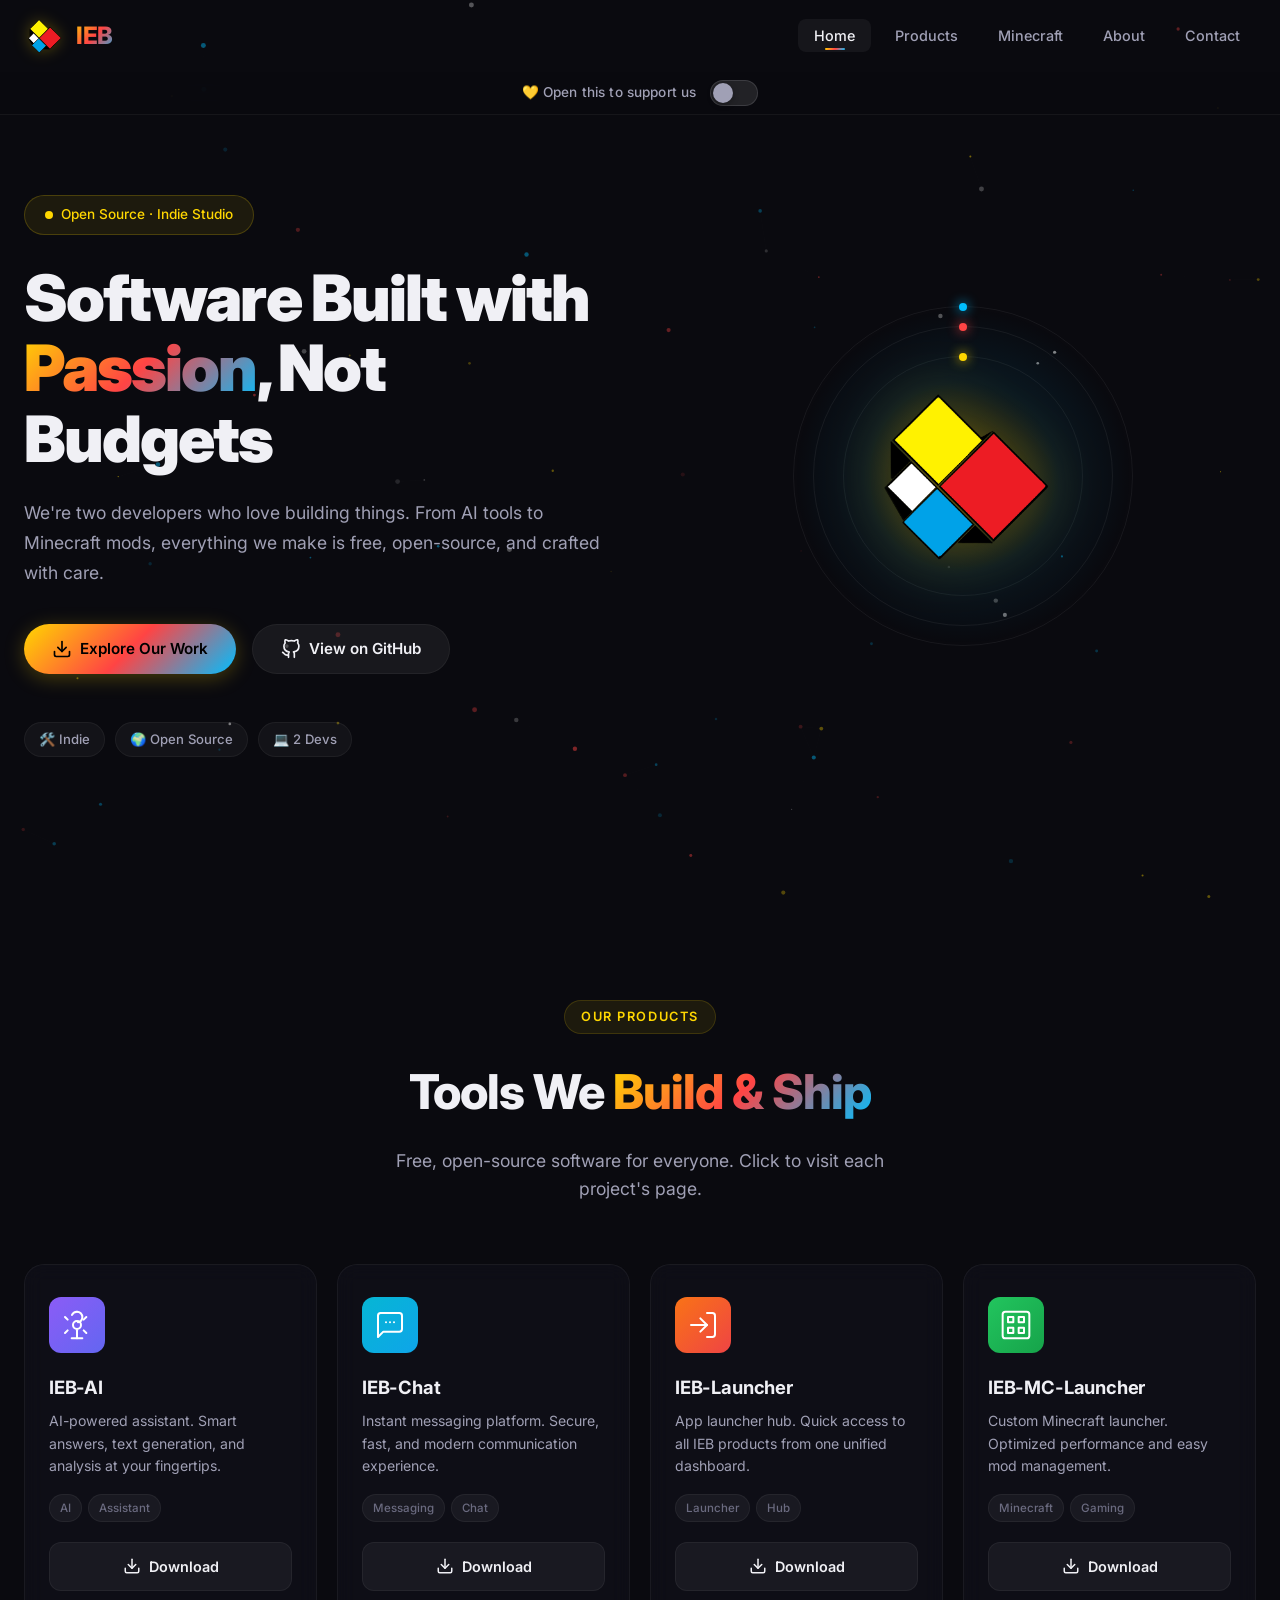
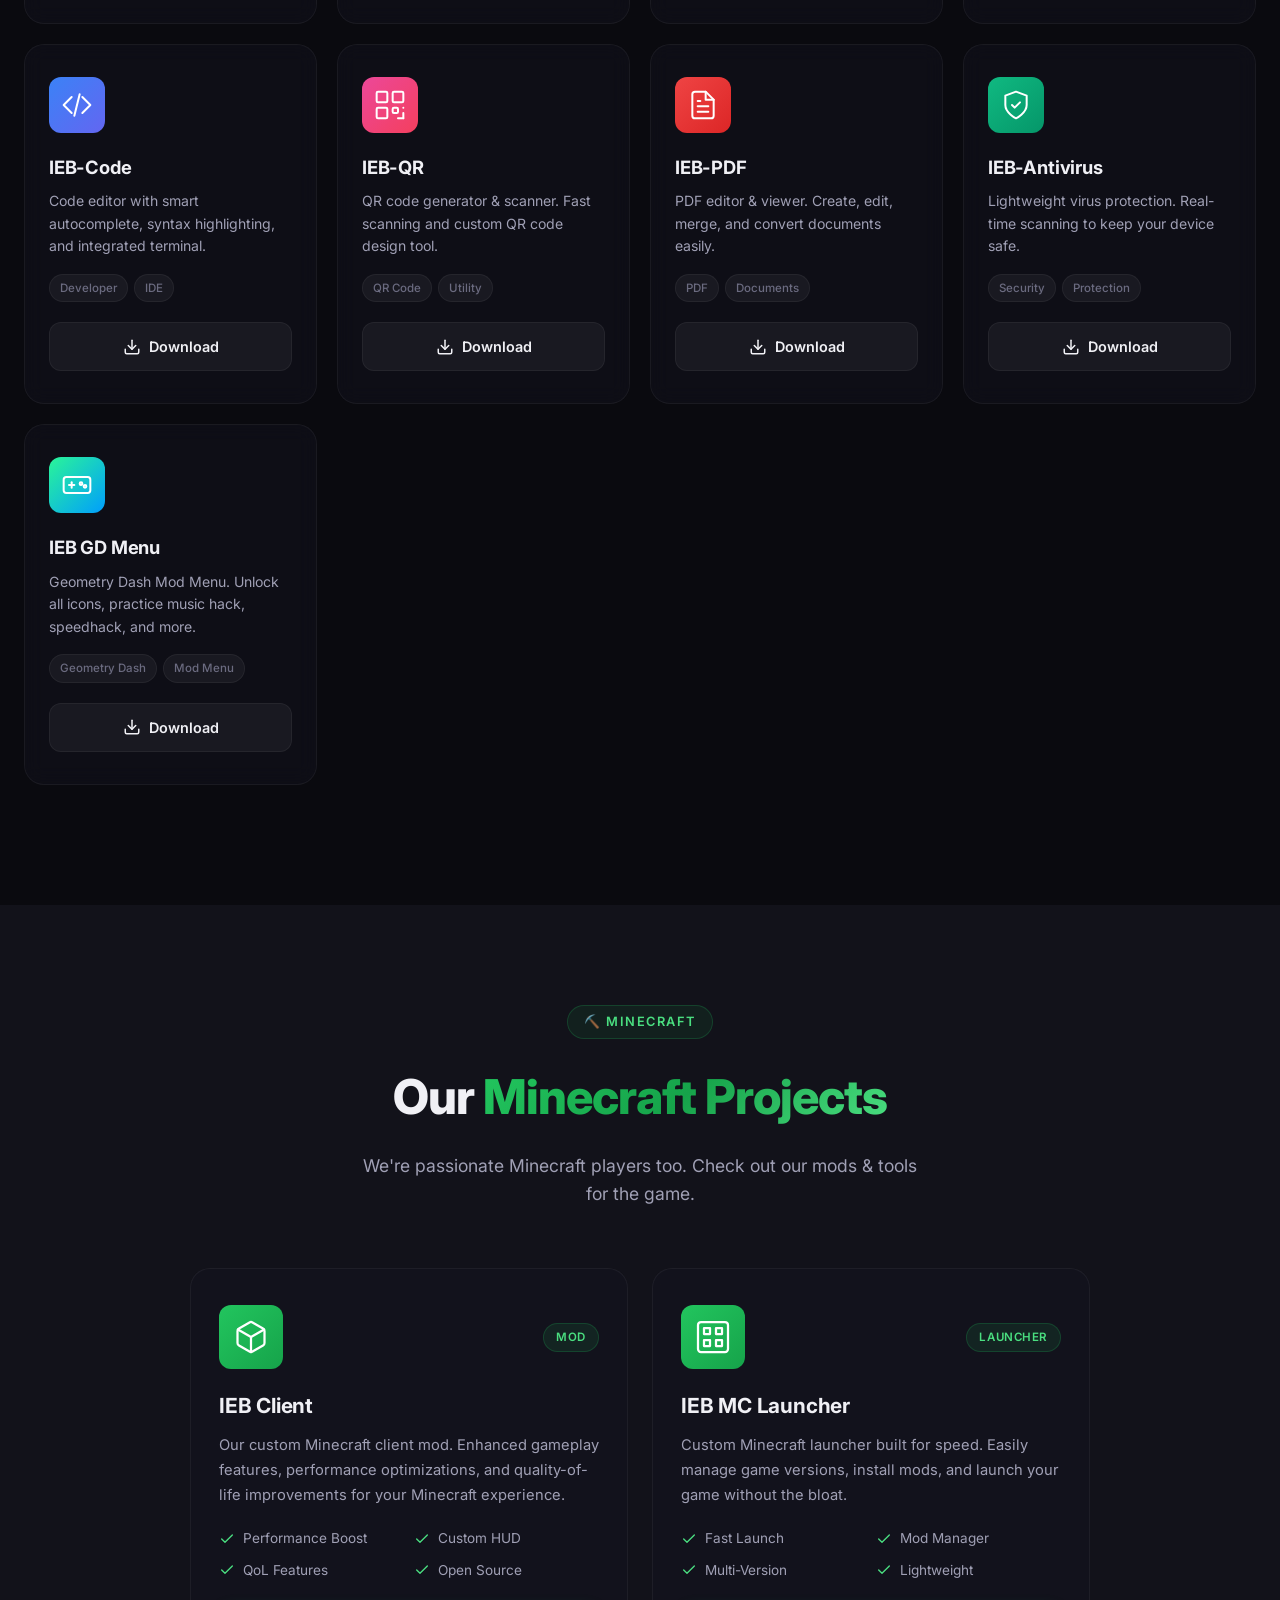
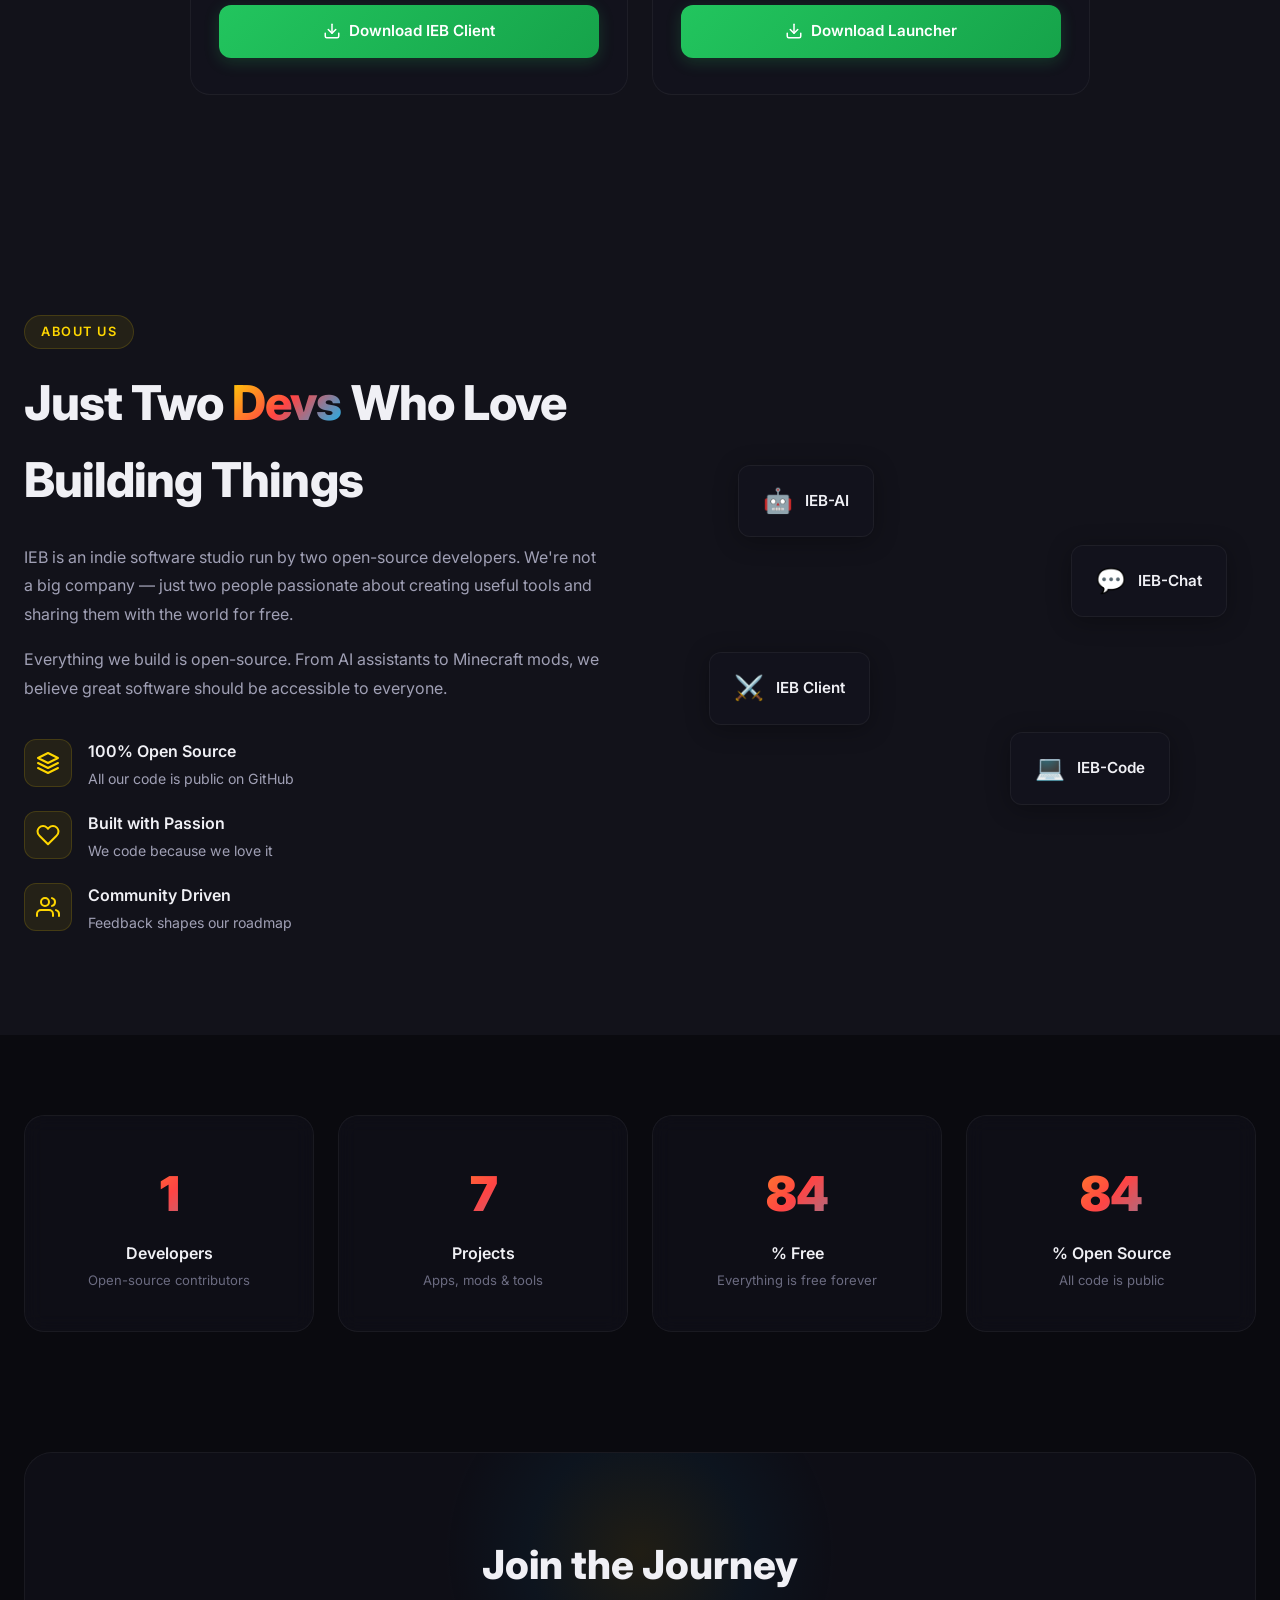
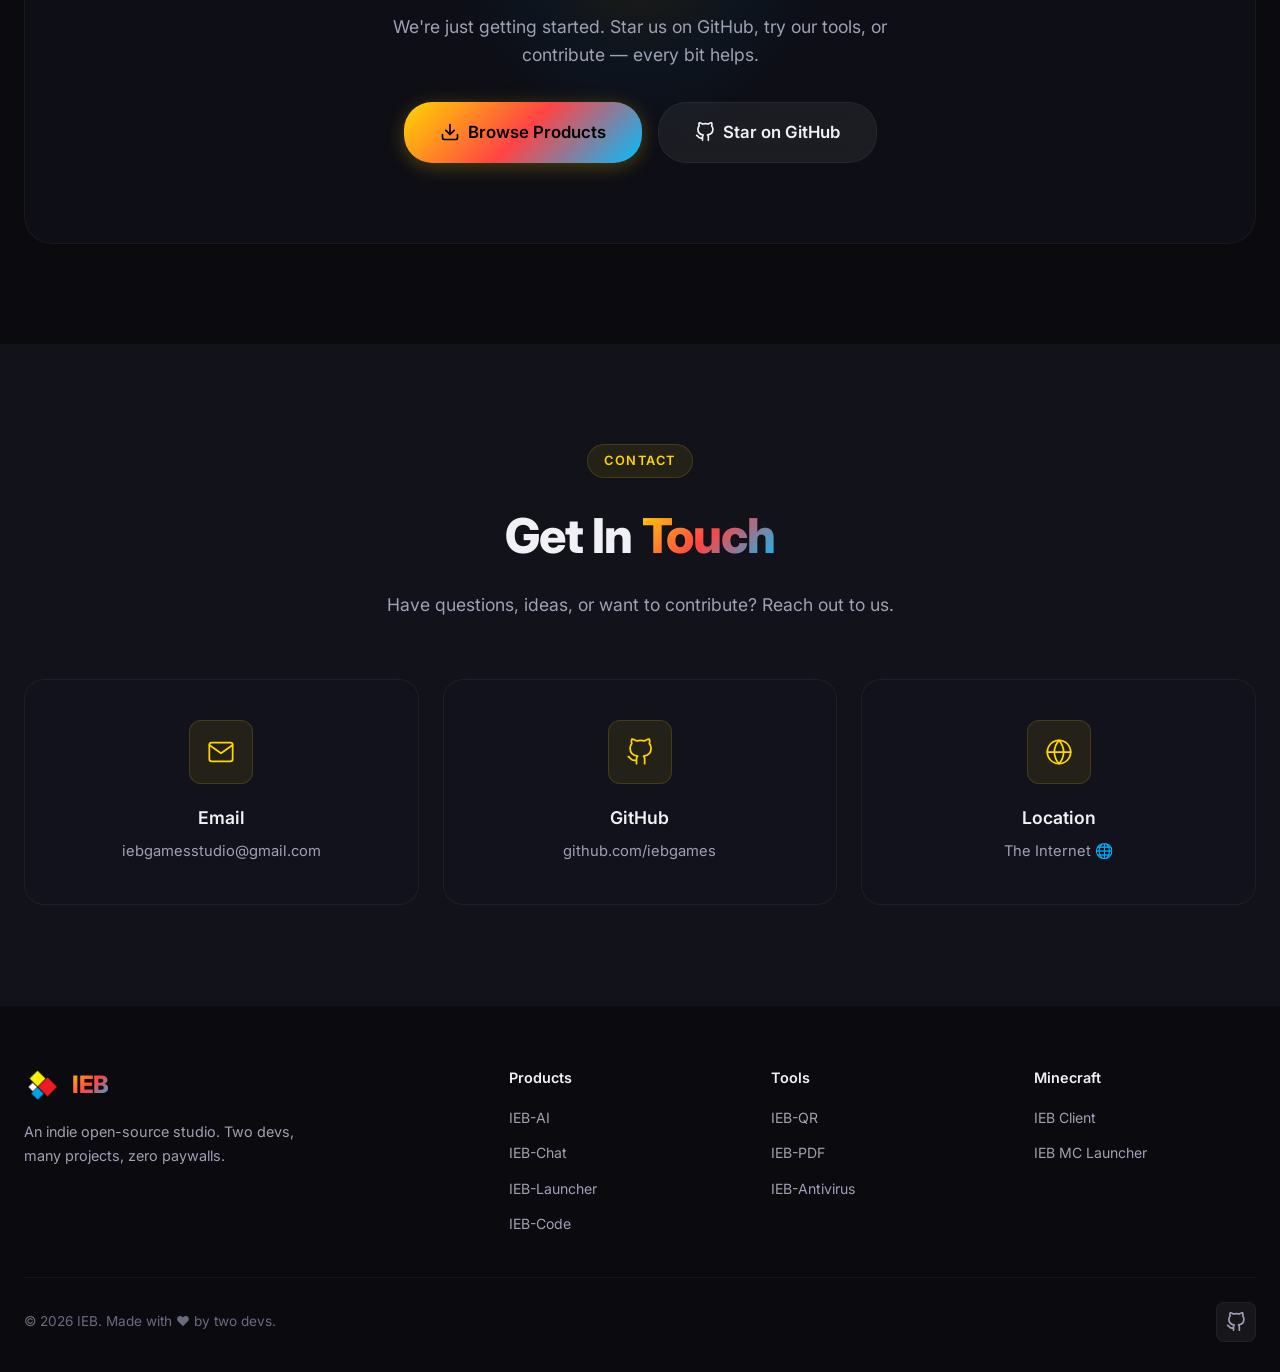
==== commit e87a8f29: "Add files via upload" ====
--- a/index.html
+++ b/index.html
@@ -1,71 +1,28 @@
+<!DOCTYPE html>
+<html lang="en">
+
 <head>
     <script async src="https://pagead2.googlesyndication.com/pagead/js/adsbygoogle.js?client=ca-pub-1775717168665969"
         crossorigin="anonymous"></script>
     <meta name="google-site-verification" content="vW_zMQxnem1OzZ44isLDWV3aiMbQbezexJG6iTlQNbo" />
-    
     <meta charset="UTF-8">
     <meta name="viewport" content="width=device-width, initial-scale=1.0">
-
-    <title>IEB Studio | Free Open Source AI, Minecraft Client & Dev Tools</title>
+    <title>IEB - Independent Software Studio</title>
     <meta name="description"
-        content="IEB Studio offers free open-source software: IEB-AI assistant, high-performance IEB Minecraft Client, PDF editor, and secure dev tools. Download the best indie software now.">
-    
+        content="IEB is an indie open-source software studio. Download IEB-AI, IEB-Chat, IEB-Launcher, IEB-Code, and more.">
     <meta name="keywords"
-        content="IEB, IEB Games, IEB Studio, IEB-AI download, IEB-AI oyna, IEB-Chat, IEB-Launcher, IEB-Code, IEB-QR, IEB-PDF editor free, IEB-Antivirus, IEB Client, IEB Minecraft Client nedir, open source, indie software, free tools, Minecraft mods, hızlı minecraft istemcisi, en iyi minecraft client, bedava yapay zeka, açık kaynak yazılım">
-    
-    <meta name="author" content="IEB Studio">
+        content="IEB, IEB-AI, IEB-Chat, IEB-Launcher, IEB-Code, IEB-QR, IEB-PDF, IEB-Antivirus, IEB Client, open source, indie">
     <link rel="icon" type="image/png" sizes="192x192" href="lg1.png">
     <link rel="icon" type="image/png" sizes="32x32" href="lg1.png">
     <link rel="icon" type="image/png" sizes="16x16" href="lg1.png">
     <link rel="apple-touch-icon" sizes="180x180" href="lg1.png">
     <link rel="shortcut icon" href="lg1.png">
-
     <link rel="preconnect" href="https://fonts.googleapis.com">
     <link rel="preconnect" href="https://fonts.gstatic.com" crossorigin>
     <link
         href="https://fonts.googleapis.com/css2?family=Inter:wght@300;400;500;600;700;800;900&family=JetBrains+Mono:wght@400;500;600&display=swap"
         rel="stylesheet">
     <link rel="stylesheet" href="style.css">
-
-    <meta property="og:title" content="IEB Studio - Independent Software Studio">
-    <meta property="og:description" content="Download free open-source tools: IEB-AI, Minecraft Clients, and more.">
-    <meta property="og:image" content="https://iebgames.github.io/lg1.png">
-    <meta property="og:url" content="https://iebgames.github.io/">
-    <meta name="twitter:card" content="summary_large_image">
-
-    <script type="application/ld+json">
-    {
-      "@context": "https://schema.org",
-      "@type": "ItemList",
-      "name": "IEB Software Suite",
-      "itemListElement": [
-        {
-          "@type": "ListItem",
-          "position": 1,
-          "name": "IEB-Launcher",
-          "url": "https://iebgames.github.io/IEB-Launcher/"
-        },
-        {
-          "@type": "ListItem",
-          "position": 2,
-          "name": "IEB-AI",
-          "url": "https://iebgames.github.io/IEB-AI/"
-        },
-        {
-          "@type": "ListItem",
-          "position": 3,
-          "name": "IEB-Chat",
-          "url": "https://iebgames.github.io/IEB-Chat/"
-        },
-        {
-          "@type": "ListItem",
-          "position": 4,
-          "name": "IEB-Code",
-          "url": "https://iebgames.github.io/IEB-Code/"
-        }
-      ]
-    }
-    </script>
 </head>
 
 <body>
@@ -93,6 +50,17 @@
             </button>
         </div>
     </nav>
+
+    <!-- Ad Toggle Bar -->
+    <div class="ad-toggle-bar" id="ad-toggle-bar">
+        <div class="ad-toggle-container">
+            <span class="ad-toggle-text">💛 Open this to support us</span>
+            <label class="ad-switch" for="ad-switch-input">
+                <input type="checkbox" id="ad-switch-input">
+                <span class="ad-slider"></span>
+            </label>
+        </div>
+    </div>
 
     <!-- Hero Section -->
     <section class="hero" id="hero">
@@ -410,9 +378,49 @@
                         Download
                     </a>
                 </div>
+
+                <!-- IEB GD Menu -->
+                <div class="product-card" data-product="gd">
+                    <div class="card-glow"></div>
+                    <div class="product-icon">
+                        <svg xmlns="http://www.w3.org/2000/svg" width="32" height="32" viewBox="0 0 24 24" fill="none"
+                            stroke="currentColor" stroke-width="1.5" stroke-linecap="round" stroke-linejoin="round">
+                            <rect x="2" y="6" width="20" height="12" rx="2" />
+                            <path d="M6 12h4" />
+                            <path d="M8 10v4" />
+                            <circle cx="15" cy="11" r="1" />
+                            <circle cx="18" cy="13" r="1" />
+                        </svg>
+                    </div>
+                    <h3 class="product-name">IEB GD Menu</h3>
+                    <p class="product-desc">Geometry Dash Mod Menu. Unlock all icons, practice music hack, speedhack, and more.
+                    </p>
+                    <div class="product-tags">
+                        <span class="tag">Geometry Dash</span>
+                        <span class="tag">Mod Menu</span>
+                    </div>
+                    <a href="https://iebgames.github.io/IEB-Gd-Menu/" target="_blank" rel="noopener"
+                        class="product-btn">
+                        <svg xmlns="http://www.w3.org/2000/svg" width="18" height="18" viewBox="0 0 24 24" fill="none"
+                            stroke="currentColor" stroke-width="2" stroke-linecap="round" stroke-linejoin="round">
+                            <path d="M21 15v4a2 2 0 0 1-2 2H5a2 2 0 0 1-2-2v-4" />
+                            <polyline points="7 10 12 15 17 10" />
+                            <line x1="12" y1="15" x2="12" y2="3" />
+                        </svg>
+                        Download
+                    </a>
+                </div>
             </div>
         </div>
     </section>
+
+    <!-- Ad Slot 1 - After Products -->
+    <div class="ad-container ad-slot" id="ad-slot-1" style="display:none;">
+        <div class="ad-wrapper">
+            <ins class="adsbygoogle" style="display:block" data-ad-client="ca-pub-1775717168665969" data-ad-slot="auto"
+                data-ad-format="auto" data-full-width-responsive="true"></ins>
+        </div>
+    </div>
 
     <!-- Minecraft Projects Section -->
     <section class="minecraft" id="minecraft">
@@ -555,6 +563,14 @@
             </div>
         </div>
     </section>
+
+    <!-- Ad Slot 2 - After Minecraft -->
+    <div class="ad-container ad-slot" id="ad-slot-2" style="display:none;">
+        <div class="ad-wrapper">
+            <ins class="adsbygoogle" style="display:block" data-ad-client="ca-pub-1775717168665969" data-ad-slot="auto"
+                data-ad-format="auto" data-full-width-responsive="true"></ins>
+        </div>
+    </div>
 
     <!-- About Section -->
     <section class="about" id="about">
@@ -673,6 +689,14 @@
         </div>
     </section>
 
+    <!-- Ad Slot 3 - After Stats -->
+    <div class="ad-container ad-slot" id="ad-slot-3" style="display:none;">
+        <div class="ad-wrapper">
+            <ins class="adsbygoogle" style="display:block" data-ad-client="ca-pub-1775717168665969" data-ad-slot="auto"
+                data-ad-format="auto" data-full-width-responsive="true"></ins>
+        </div>
+    </div>
+
     <!-- CTA Section -->
     <section class="cta-section">
         <div class="section-container">
@@ -816,9 +840,4 @@
 </body>
 
 
-</html>
-
-
-
-
-
+</html>
--- a/style.css
+++ b/style.css
@@ -28,6 +28,7 @@
     --gradient-card-qr: linear-gradient(135deg, #EC4899, #F43F5E);
     --gradient-card-pdf: linear-gradient(135deg, #EF4444, #DC2626);
     --gradient-card-antivirus: linear-gradient(135deg, #10B981, #059669);
+    --gradient-card-gd: linear-gradient(135deg, #2AF598, #009EFD);
 
     --border-color: #ffffff0d;
     --border-hover: #ffffff1a;
@@ -687,6 +688,14 @@
     box-shadow: 0 8px 40px rgba(16, 185, 129, 0.15);
 }
 
+.product-card[data-product="gd"] .card-glow {
+    background: radial-gradient(circle at 50% 50%, rgba(42, 245, 152, 0.06) 0%, transparent 50%);
+}
+
+.product-card[data-product="gd"]:hover {
+    box-shadow: 0 8px 40px rgba(42, 245, 152, 0.15);
+}
+
 .product-icon {
     width: 56px;
     height: 56px;
@@ -732,6 +741,10 @@
 
 .product-card[data-product="antivirus"] .product-icon {
     background: var(--gradient-card-antivirus);
+}
+
+.product-card[data-product="gd"] .product-icon {
+    background: var(--gradient-card-gd);
 }
 
 .product-icon svg {
@@ -796,6 +809,11 @@
 .product-card[data-product="ai"] .product-btn:hover {
     background: rgba(139, 92, 246, 0.15);
     border-color: rgba(139, 92, 246, 0.3);
+}
+
+.product-card[data-product="gd"] .product-btn:hover {
+    background: rgba(42, 245, 152, 0.15);
+    border-color: rgba(42, 245, 152, 0.3);
 }
 
 .product-card[data-product="chat"] .product-btn:hover {
@@ -1674,4 +1692,182 @@
     .stats-grid {
         grid-template-columns: 1fr;
     }
+}
+
+/* ========================================
+   Ad Toggle Bar
+   ======================================== */
+.ad-toggle-bar {
+    position: fixed;
+    top: var(--nav-height);
+    left: 0;
+    right: 0;
+    z-index: 999;
+    background: rgba(10, 10, 15, 0.75);
+    backdrop-filter: blur(16px);
+    -webkit-backdrop-filter: blur(16px);
+    border-bottom: 1px solid var(--border-color);
+    padding: 8px 0;
+    transition: all var(--transition-normal);
+    opacity: 0;
+    animation: fadeInDown 0.5s ease 0.8s forwards;
+}
+
+@keyframes fadeInDown {
+    from {
+        opacity: 0;
+        transform: translateY(-10px);
+    }
+
+    to {
+        opacity: 1;
+        transform: translateY(0);
+    }
+}
+
+.ad-toggle-container {
+    max-width: 1280px;
+    margin: 0 auto;
+    padding: 0 24px;
+    display: flex;
+    align-items: center;
+    justify-content: center;
+    gap: 14px;
+}
+
+.ad-toggle-text {
+    font-size: 0.85rem;
+    font-weight: 500;
+    color: var(--text-secondary);
+    letter-spacing: 0.01em;
+    user-select: none;
+}
+
+/* iOS-style Toggle Switch */
+.ad-switch {
+    position: relative;
+    display: inline-block;
+    width: 48px;
+    height: 26px;
+    cursor: pointer;
+    flex-shrink: 0;
+}
+
+.ad-switch input {
+    opacity: 0;
+    width: 0;
+    height: 0;
+}
+
+.ad-slider {
+    position: absolute;
+    top: 0;
+    left: 0;
+    right: 0;
+    bottom: 0;
+    background: rgba(255, 255, 255, 0.1);
+    border: 1px solid rgba(255, 255, 255, 0.12);
+    border-radius: 26px;
+    transition: all 0.35s cubic-bezier(0.4, 0, 0.2, 1);
+}
+
+.ad-slider::before {
+    content: '';
+    position: absolute;
+    height: 20px;
+    width: 20px;
+    left: 2px;
+    bottom: 2px;
+    background: var(--text-secondary);
+    border-radius: 50%;
+    transition: all 0.35s cubic-bezier(0.4, 0, 0.2, 1);
+    box-shadow: 0 2px 6px rgba(0, 0, 0, 0.3);
+}
+
+.ad-switch input:checked+.ad-slider {
+    background: linear-gradient(135deg, rgba(255, 215, 0, 0.25), rgba(255, 68, 68, 0.2));
+    border-color: rgba(255, 215, 0, 0.4);
+    box-shadow: 0 0 12px rgba(255, 215, 0, 0.15);
+}
+
+.ad-switch input:checked+.ad-slider::before {
+    transform: translateX(22px);
+    background: var(--accent-yellow);
+    box-shadow: 0 0 10px rgba(255, 215, 0, 0.4), 0 2px 6px rgba(0, 0, 0, 0.3);
+}
+
+.ad-switch:hover .ad-slider {
+    border-color: rgba(255, 255, 255, 0.2);
+}
+
+/* ========================================
+   Ad Containers
+   ======================================== */
+.ad-container {
+    position: relative;
+    z-index: 1;
+    padding: 24px 0;
+    opacity: 0;
+    transform: translateY(10px);
+    transition: opacity 0.5s ease, transform 0.5s ease;
+}
+
+.ad-container.ad-visible {
+    display: block !important;
+    opacity: 1;
+    transform: translateY(0);
+}
+
+.ad-wrapper {
+    max-width: 1280px;
+    margin: 0 auto;
+    padding: 0 24px;
+    min-height: 90px;
+    display: flex;
+    align-items: center;
+    justify-content: center;
+    background: rgba(255, 255, 255, 0.02);
+    border: 1px solid rgba(255, 255, 255, 0.04);
+    border-radius: var(--radius-md);
+    overflow: hidden;
+}
+
+.ad-container .ad-label {
+    position: absolute;
+    top: 4px;
+    right: 30px;
+    font-size: 0.65rem;
+    color: var(--text-muted);
+    opacity: 0.5;
+    text-transform: uppercase;
+    letter-spacing: 0.1em;
+}
+
+/* Responsive ad toggle */
+@media (max-width: 768px) {
+    .ad-toggle-bar {
+        padding: 6px 0;
+    }
+
+    .ad-toggle-text {
+        font-size: 0.78rem;
+    }
+
+    .ad-switch {
+        width: 42px;
+        height: 24px;
+    }
+
+    .ad-slider::before {
+        height: 18px;
+        width: 18px;
+    }
+
+    .ad-switch input:checked+.ad-slider::before {
+        transform: translateX(18px);
+    }
+
+    .ad-wrapper {
+        min-height: 60px;
+    }
 }
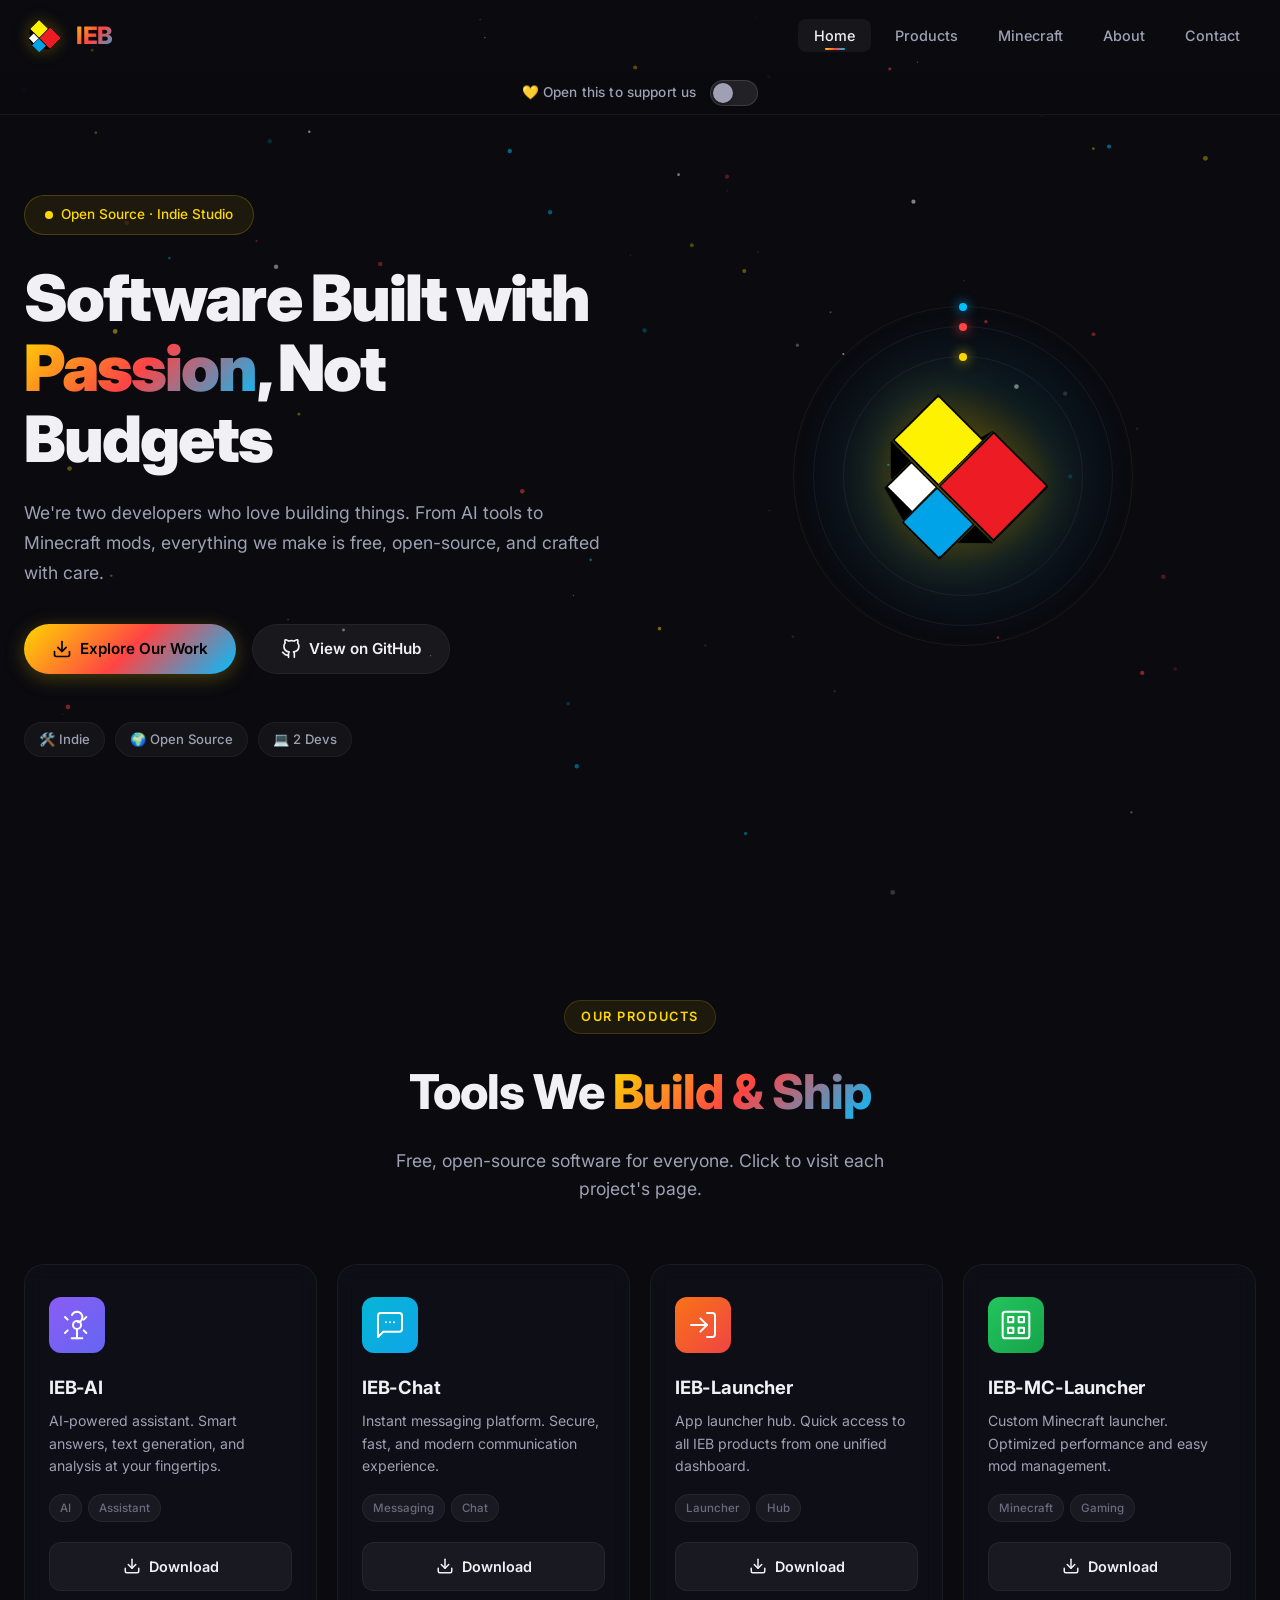
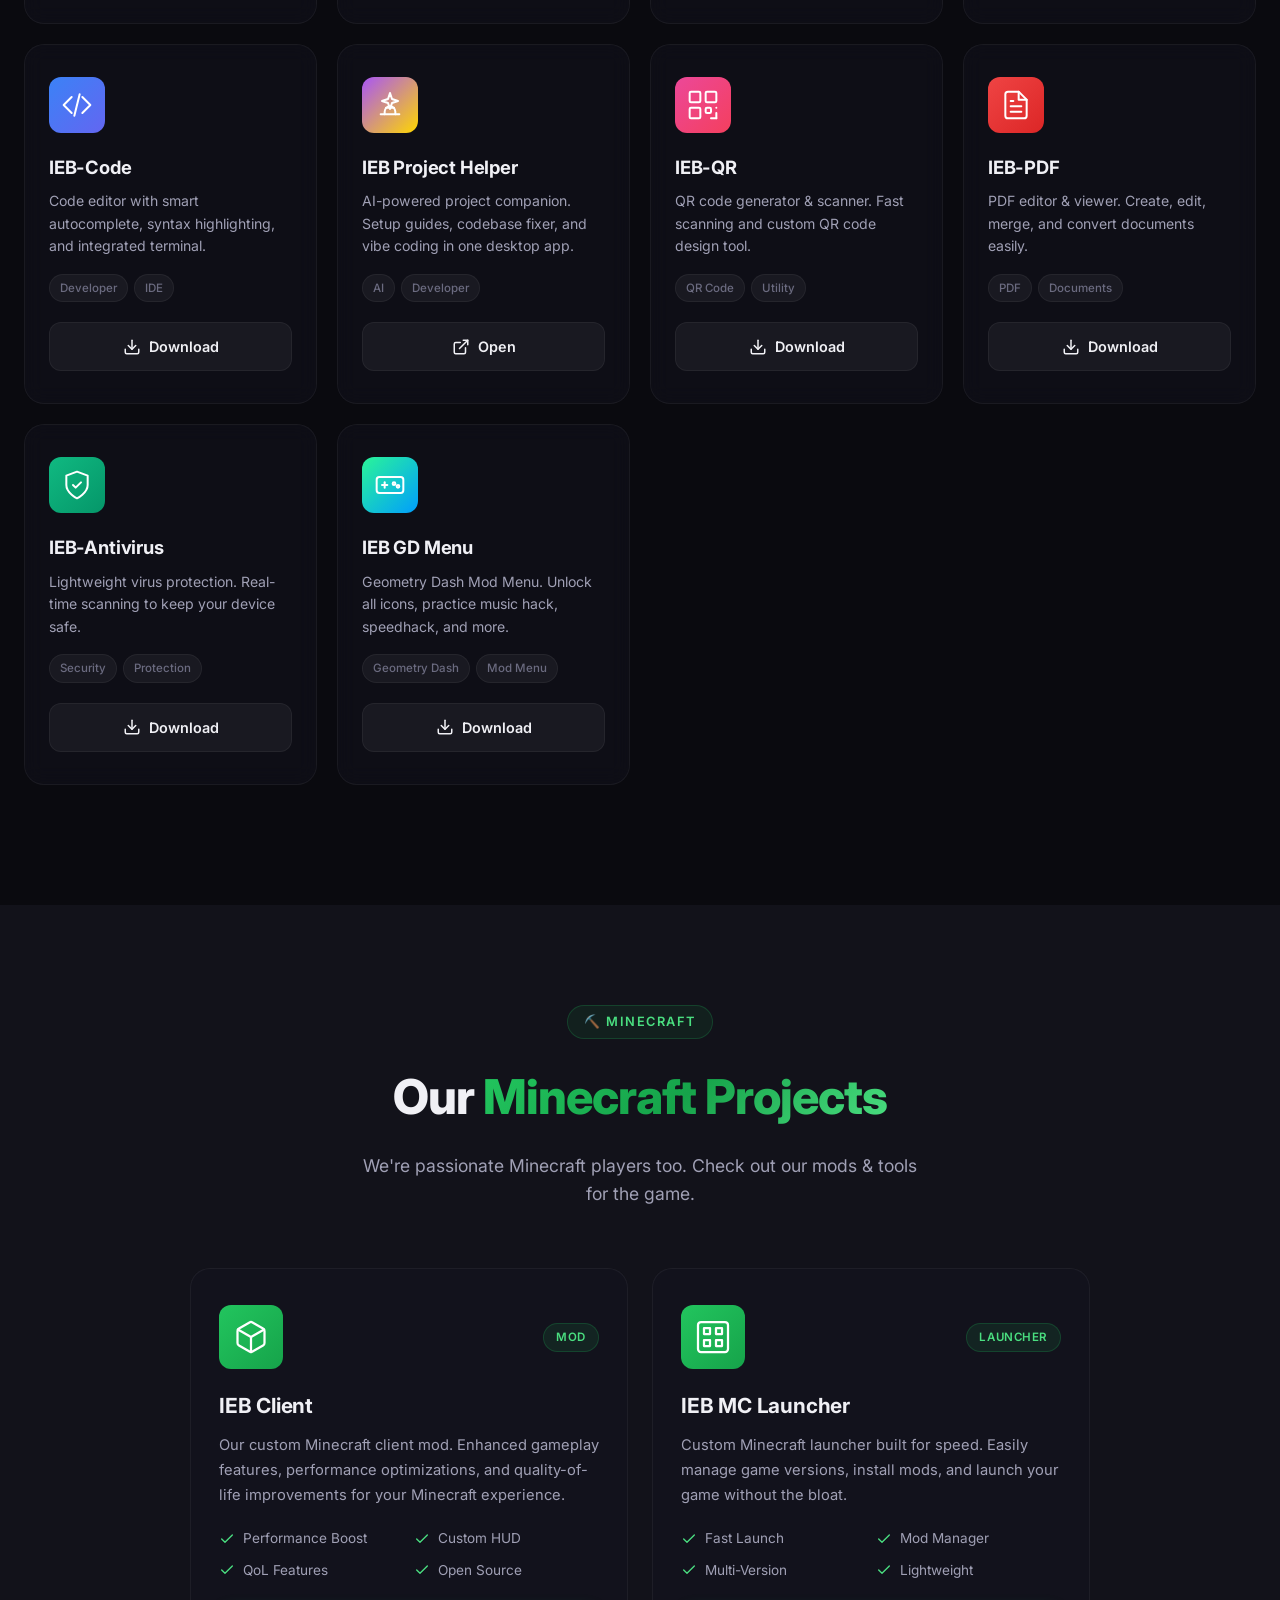
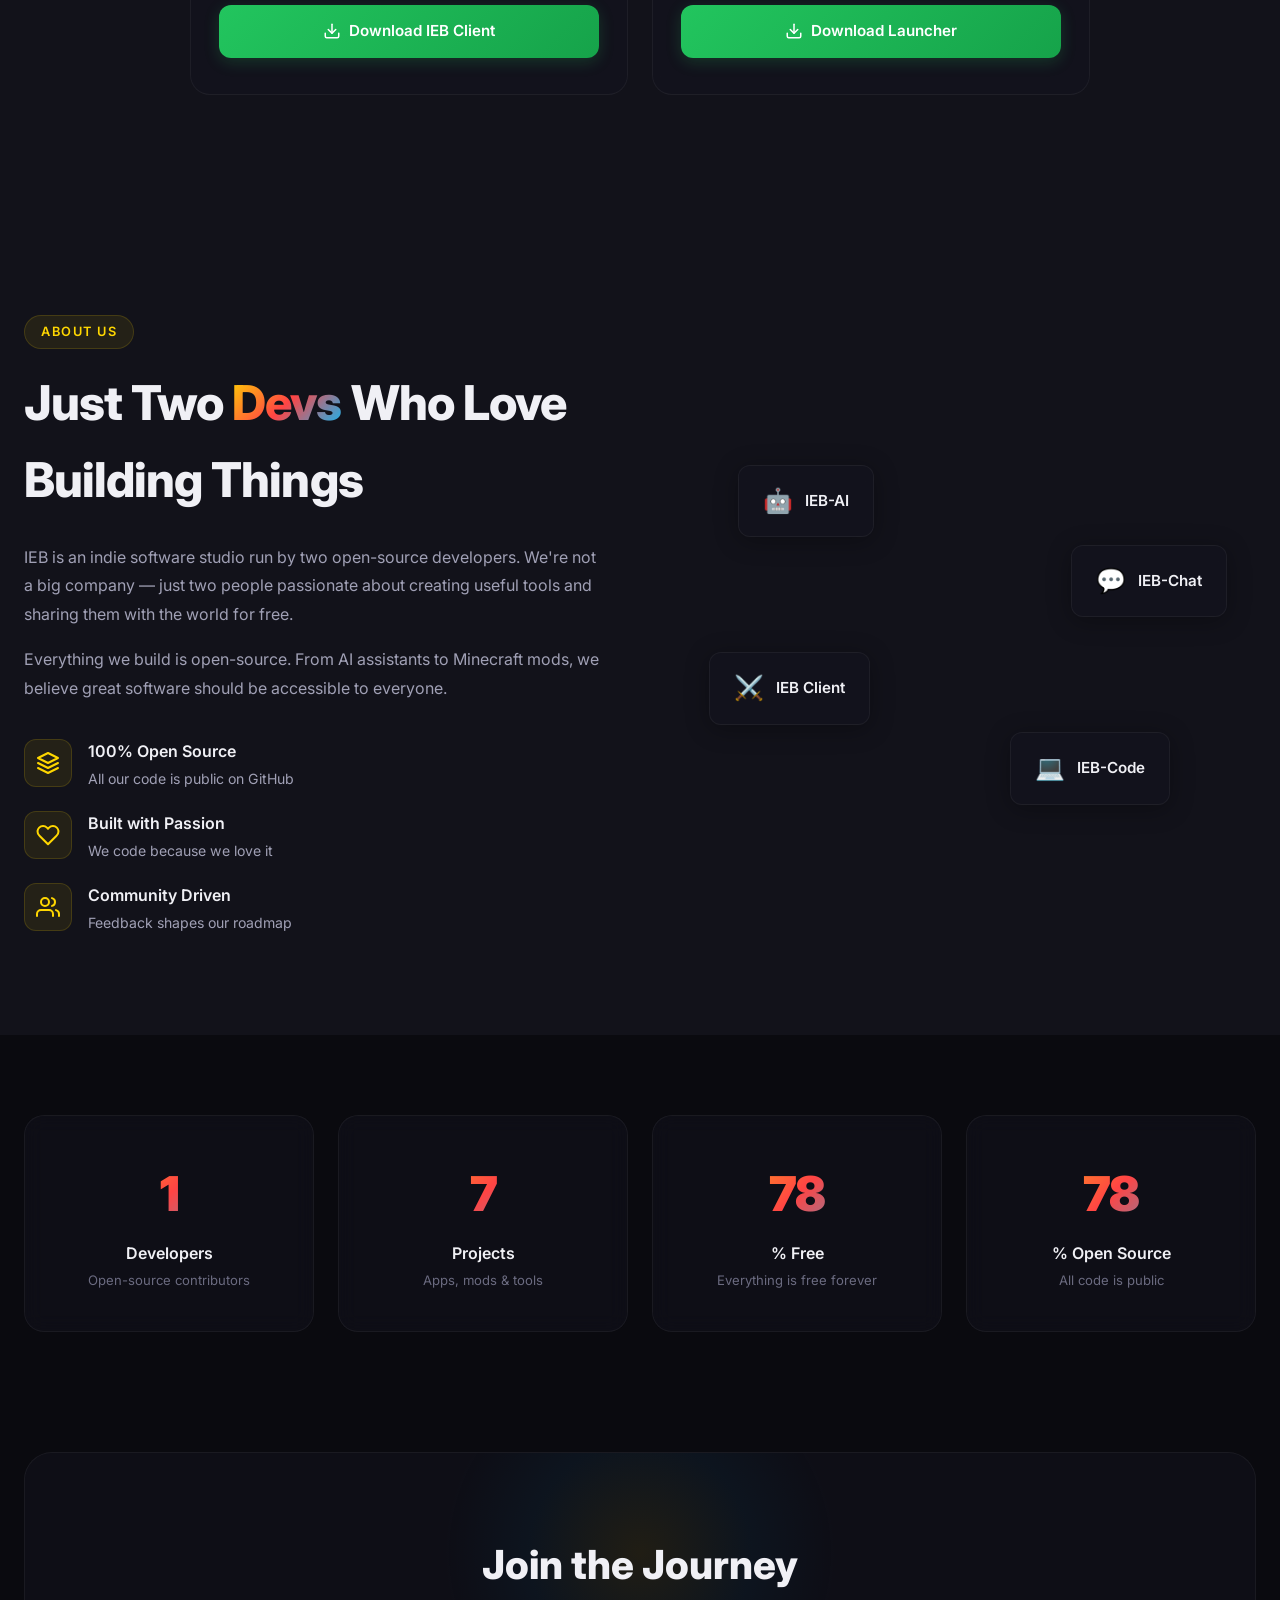
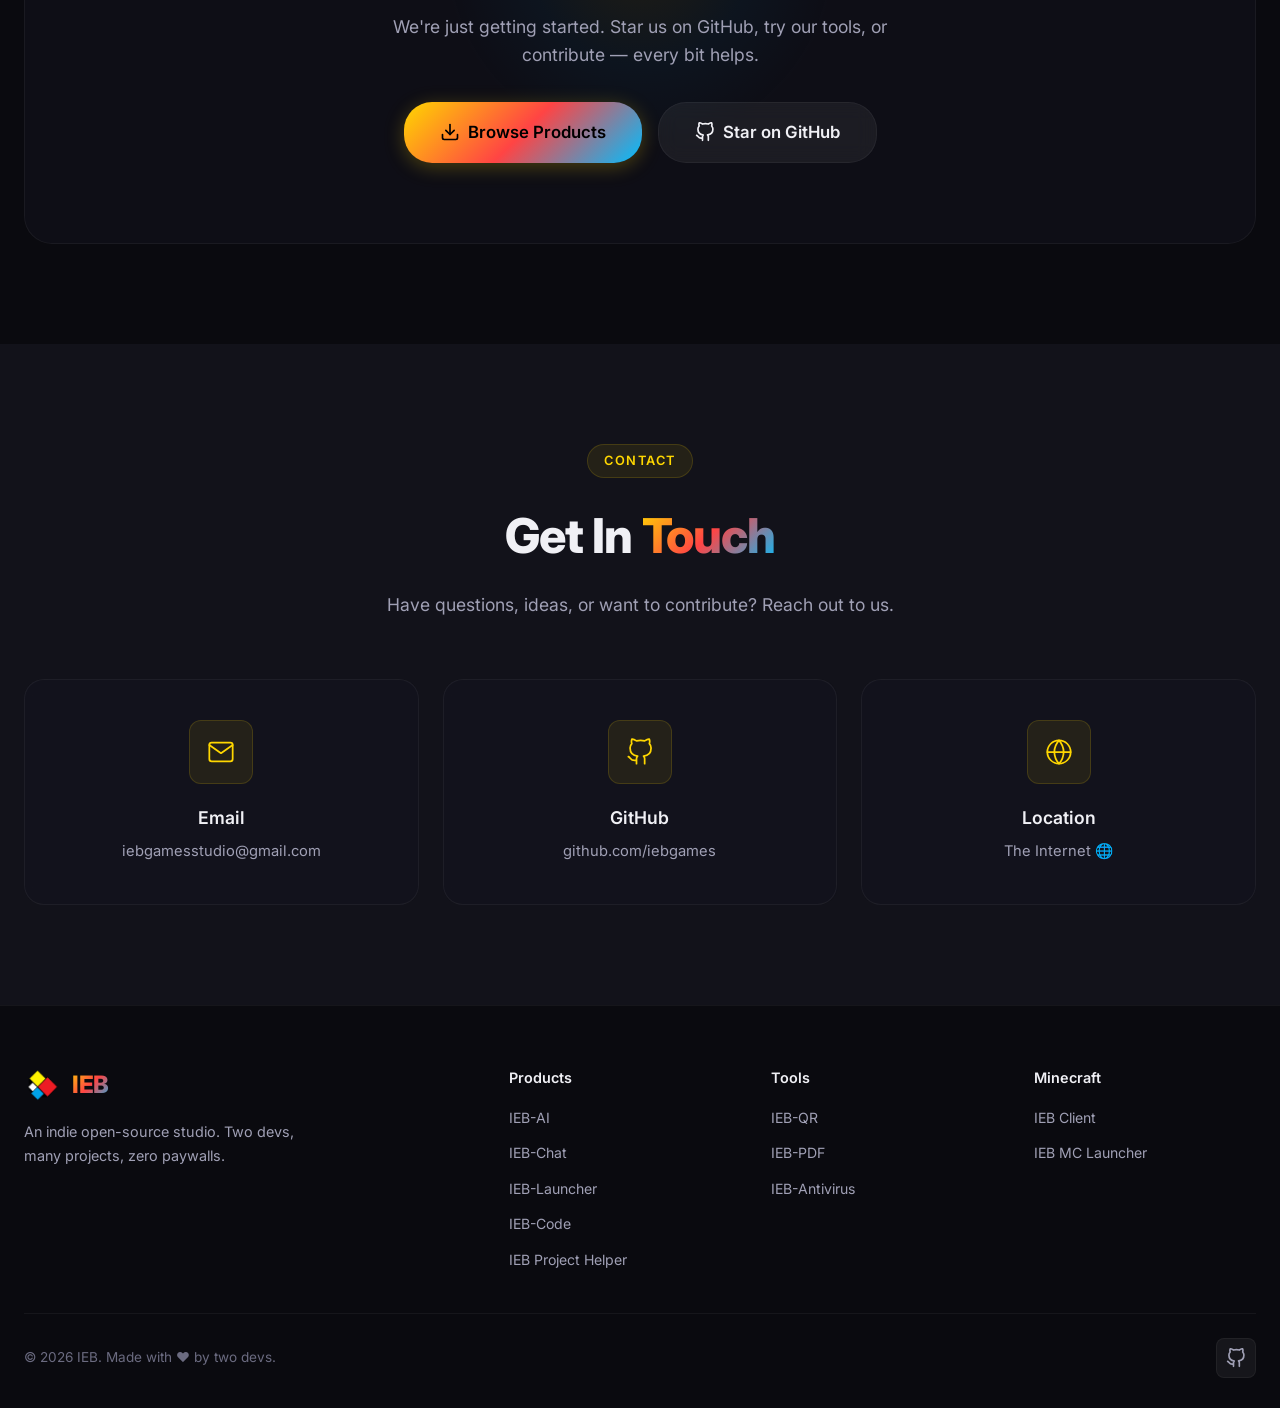
==== commit 28ed701c: "Add files via upload" ====
--- a/index.html
+++ b/index.html
@@ -9,9 +9,9 @@
     <meta name="viewport" content="width=device-width, initial-scale=1.0">
     <title>IEB - Independent Software Studio</title>
     <meta name="description"
-        content="IEB is an indie open-source software studio. Download IEB-AI, IEB-Chat, IEB-Launcher, IEB-Code, and more.">
+        content="IEB is an indie open-source software studio. Download IEB-AI, IEB-Chat, IEB-Launcher, IEB-Code, IEB Project Helper, and more.">
     <meta name="keywords"
-        content="IEB, IEB-AI, IEB-Chat, IEB-Launcher, IEB-Code, IEB-QR, IEB-PDF, IEB-Antivirus, IEB Client, open source, indie">
+        content="IEB, IEB-AI, IEB-Chat, IEB-Launcher, IEB-Code, IEB Project Helper, IEB-QR, IEB-PDF, IEB-Antivirus, IEB Client, open source, indie">
     <link rel="icon" type="image/png" sizes="192x192" href="lg1.png">
     <link rel="icon" type="image/png" sizes="32x32" href="lg1.png">
     <link rel="icon" type="image/png" sizes="16x16" href="lg1.png">
@@ -284,6 +284,37 @@
                             <line x1="12" y1="15" x2="12" y2="3" />
                         </svg>
                         Download
+                    </a>
+                </div>
+
+                <!-- IEB Project Helper -->
+                <div class="product-card" data-product="helper">
+                    <div class="card-glow"></div>
+                    <div class="product-icon">
+                        <svg xmlns="http://www.w3.org/2000/svg" width="32" height="32" viewBox="0 0 24 24" fill="none"
+                            stroke="currentColor" stroke-width="1.5" stroke-linecap="round" stroke-linejoin="round">
+                            <path d="M12 3l1.5 4.5L18 9l-4.5 1.5L12 15l-1.5-4.5L6 9l4.5-1.5L12 3z" />
+                            <path d="M5 19h14" />
+                            <path d="M8 19v-2a4 4 0 0 1 8 0v2" />
+                            <path d="M9 14h6" />
+                        </svg>
+                    </div>
+                    <h3 class="product-name">IEB Project Helper</h3>
+                    <p class="product-desc">AI-powered project companion. Setup guides, codebase fixer, and vibe coding
+                        in one desktop app.</p>
+                    <div class="product-tags">
+                        <span class="tag">AI</span>
+                        <span class="tag">Developer</span>
+                    </div>
+                    <a href="https://iebgames.github.io/ieb-project-helper/" target="_blank" rel="noopener"
+                        class="product-btn">
+                        <svg xmlns="http://www.w3.org/2000/svg" width="18" height="18" viewBox="0 0 24 24" fill="none"
+                            stroke="currentColor" stroke-width="2" stroke-linecap="round" stroke-linejoin="round">
+                            <path d="M18 13v6a2 2 0 0 1-2 2H5a2 2 0 0 1-2-2V8a2 2 0 0 1 2-2h6" />
+                            <polyline points="15 3 21 3 21 9" />
+                            <line x1="10" y1="14" x2="21" y2="3" />
+                        </svg>
+                        Open
                     </a>
                 </div>
 
@@ -794,6 +825,7 @@
                         <li><a href="https://iebgames.github.io/IEB-Chat/" target="_blank">IEB-Chat</a></li>
                         <li><a href="https://iebgames.github.io/IEB-Launcher/" target="_blank">IEB-Launcher</a></li>
                         <li><a href="https://iebgames.github.io/IEB-Code/" target="_blank">IEB-Code</a></li>
+                        <li><a href="https://iebgames.github.io/ieb-project-helper/" target="_blank">IEB Project Helper</a></li>
                     </ul>
                 </div>
                 <div class="footer-links">
--- a/style.css
+++ b/style.css
@@ -29,6 +29,7 @@
     --gradient-card-pdf: linear-gradient(135deg, #EF4444, #DC2626);
     --gradient-card-antivirus: linear-gradient(135deg, #10B981, #059669);
     --gradient-card-gd: linear-gradient(135deg, #2AF598, #009EFD);
+    --gradient-card-helper: linear-gradient(135deg, #A855F7, #FFD700);
 
     --border-color: #ffffff0d;
     --border-hover: #ffffff1a;
@@ -696,6 +697,14 @@
     box-shadow: 0 8px 40px rgba(42, 245, 152, 0.15);
 }
 
+.product-card[data-product="helper"] .card-glow {
+    background: radial-gradient(circle at 50% 50%, rgba(168, 85, 247, 0.06) 0%, transparent 50%);
+}
+
+.product-card[data-product="helper"]:hover {
+    box-shadow: 0 8px 40px rgba(168, 85, 247, 0.15);
+}
+
 .product-icon {
     width: 56px;
     height: 56px;
@@ -745,6 +754,10 @@
 
 .product-card[data-product="gd"] .product-icon {
     background: var(--gradient-card-gd);
+}
+
+.product-card[data-product="helper"] .product-icon {
+    background: var(--gradient-card-helper);
 }
 
 .product-icon svg {
@@ -849,6 +862,11 @@
 .product-card[data-product="antivirus"] .product-btn:hover {
     background: rgba(16, 185, 129, 0.15);
     border-color: rgba(16, 185, 129, 0.3);
+}
+
+.product-card[data-product="helper"] .product-btn:hover {
+    background: rgba(168, 85, 247, 0.15);
+    border-color: rgba(168, 85, 247, 0.3);
 }
 
 /* ========================================
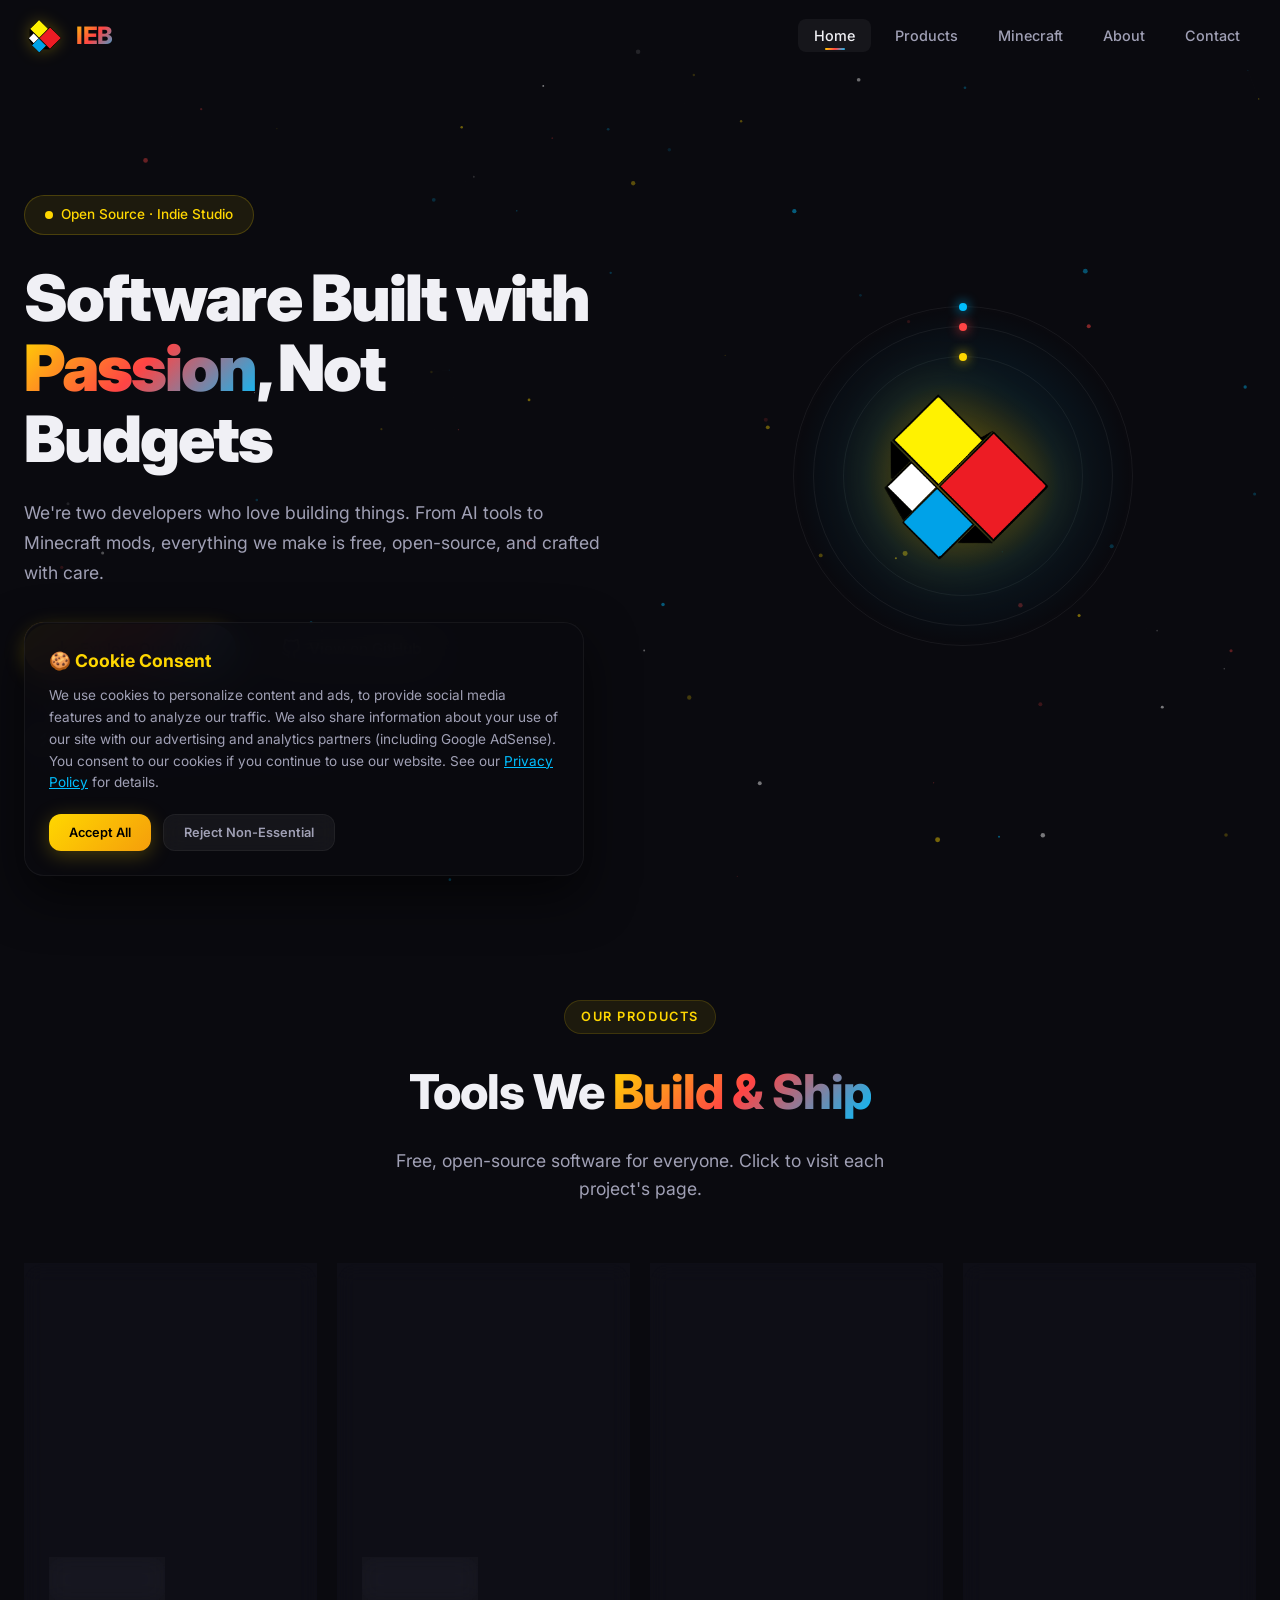
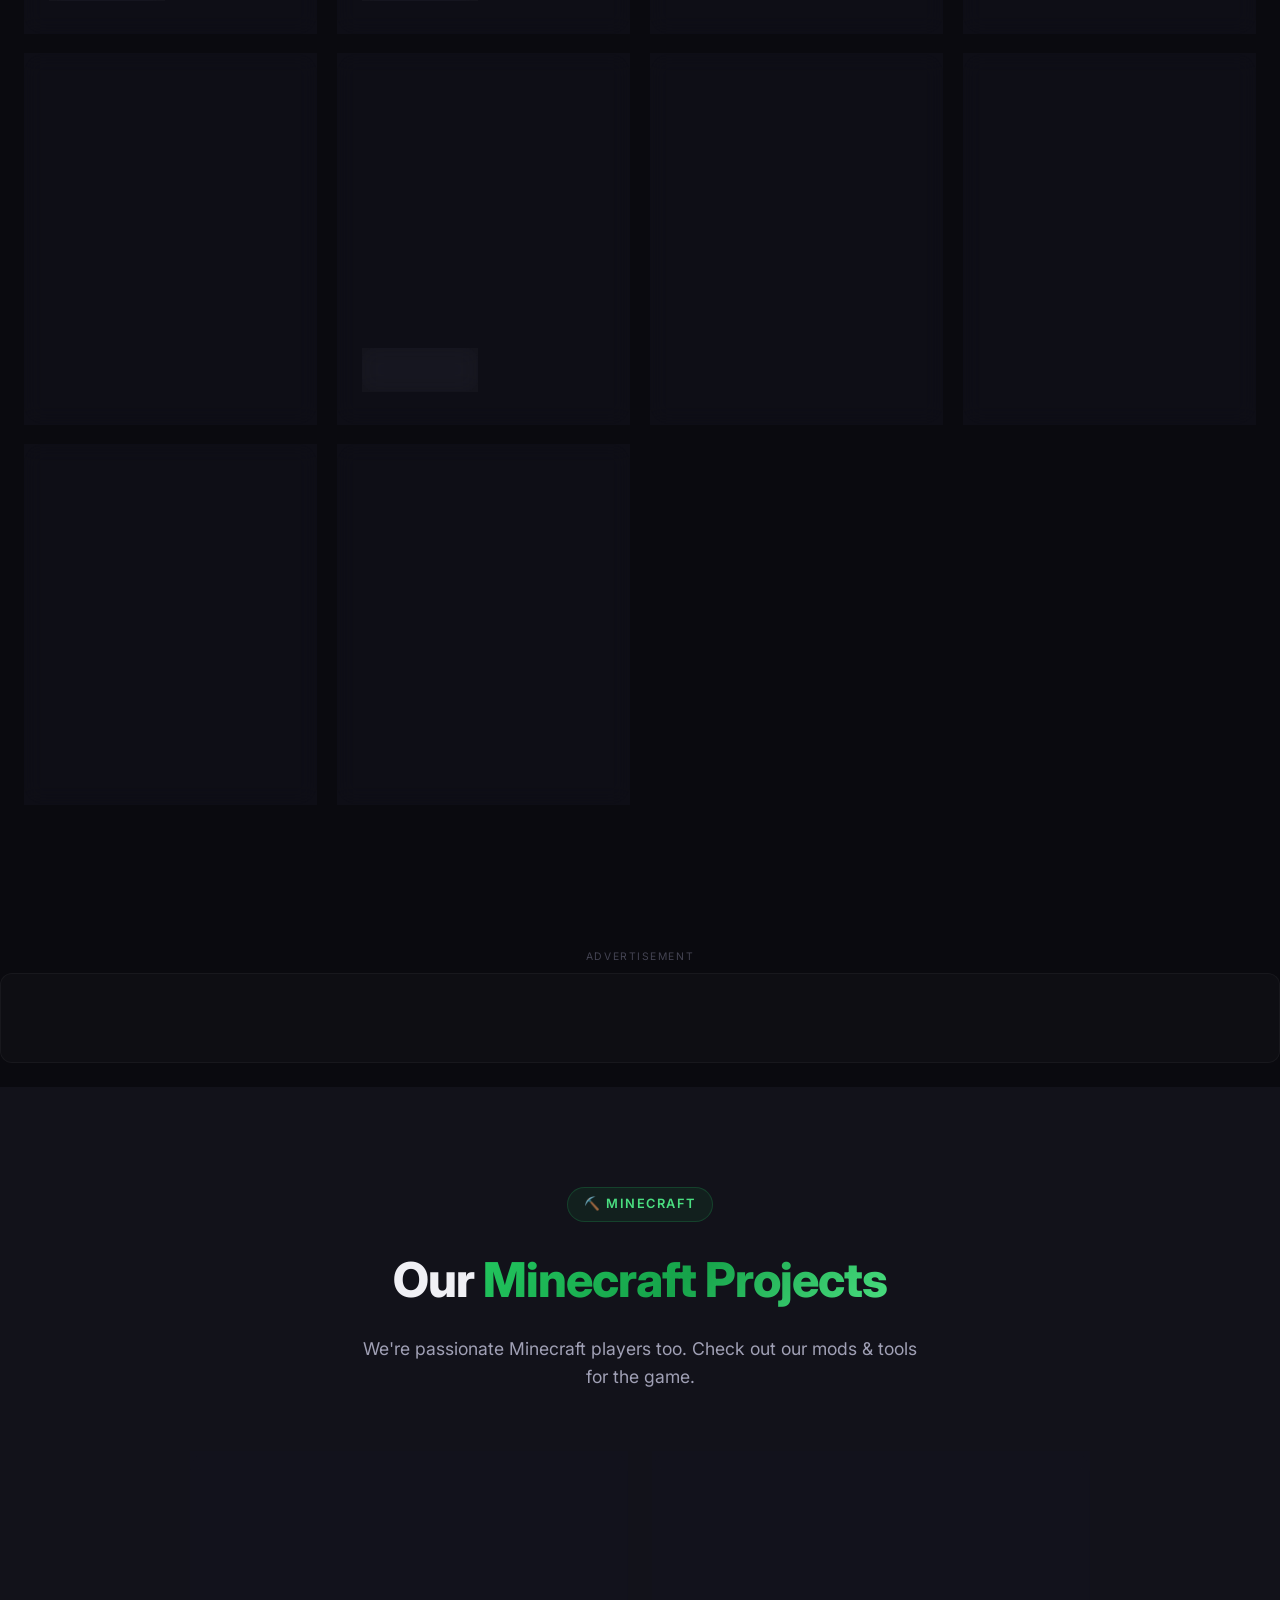
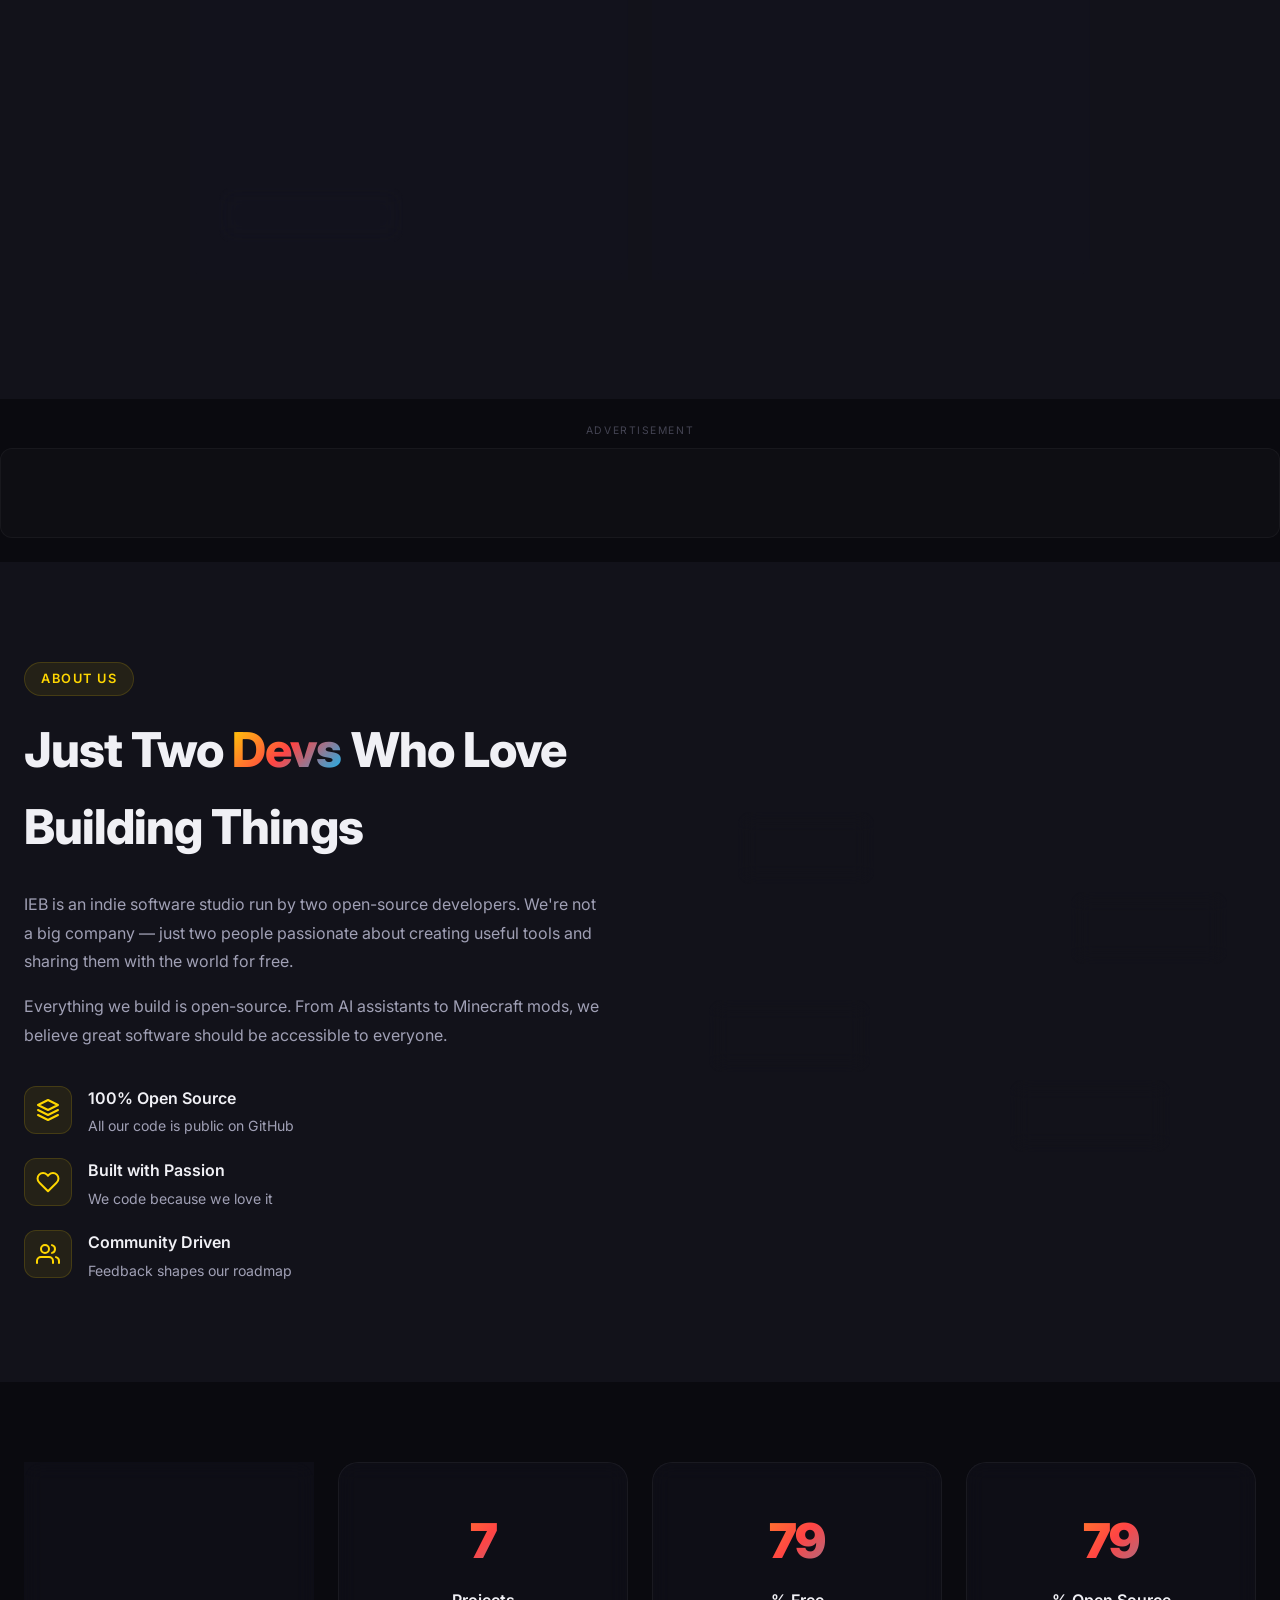
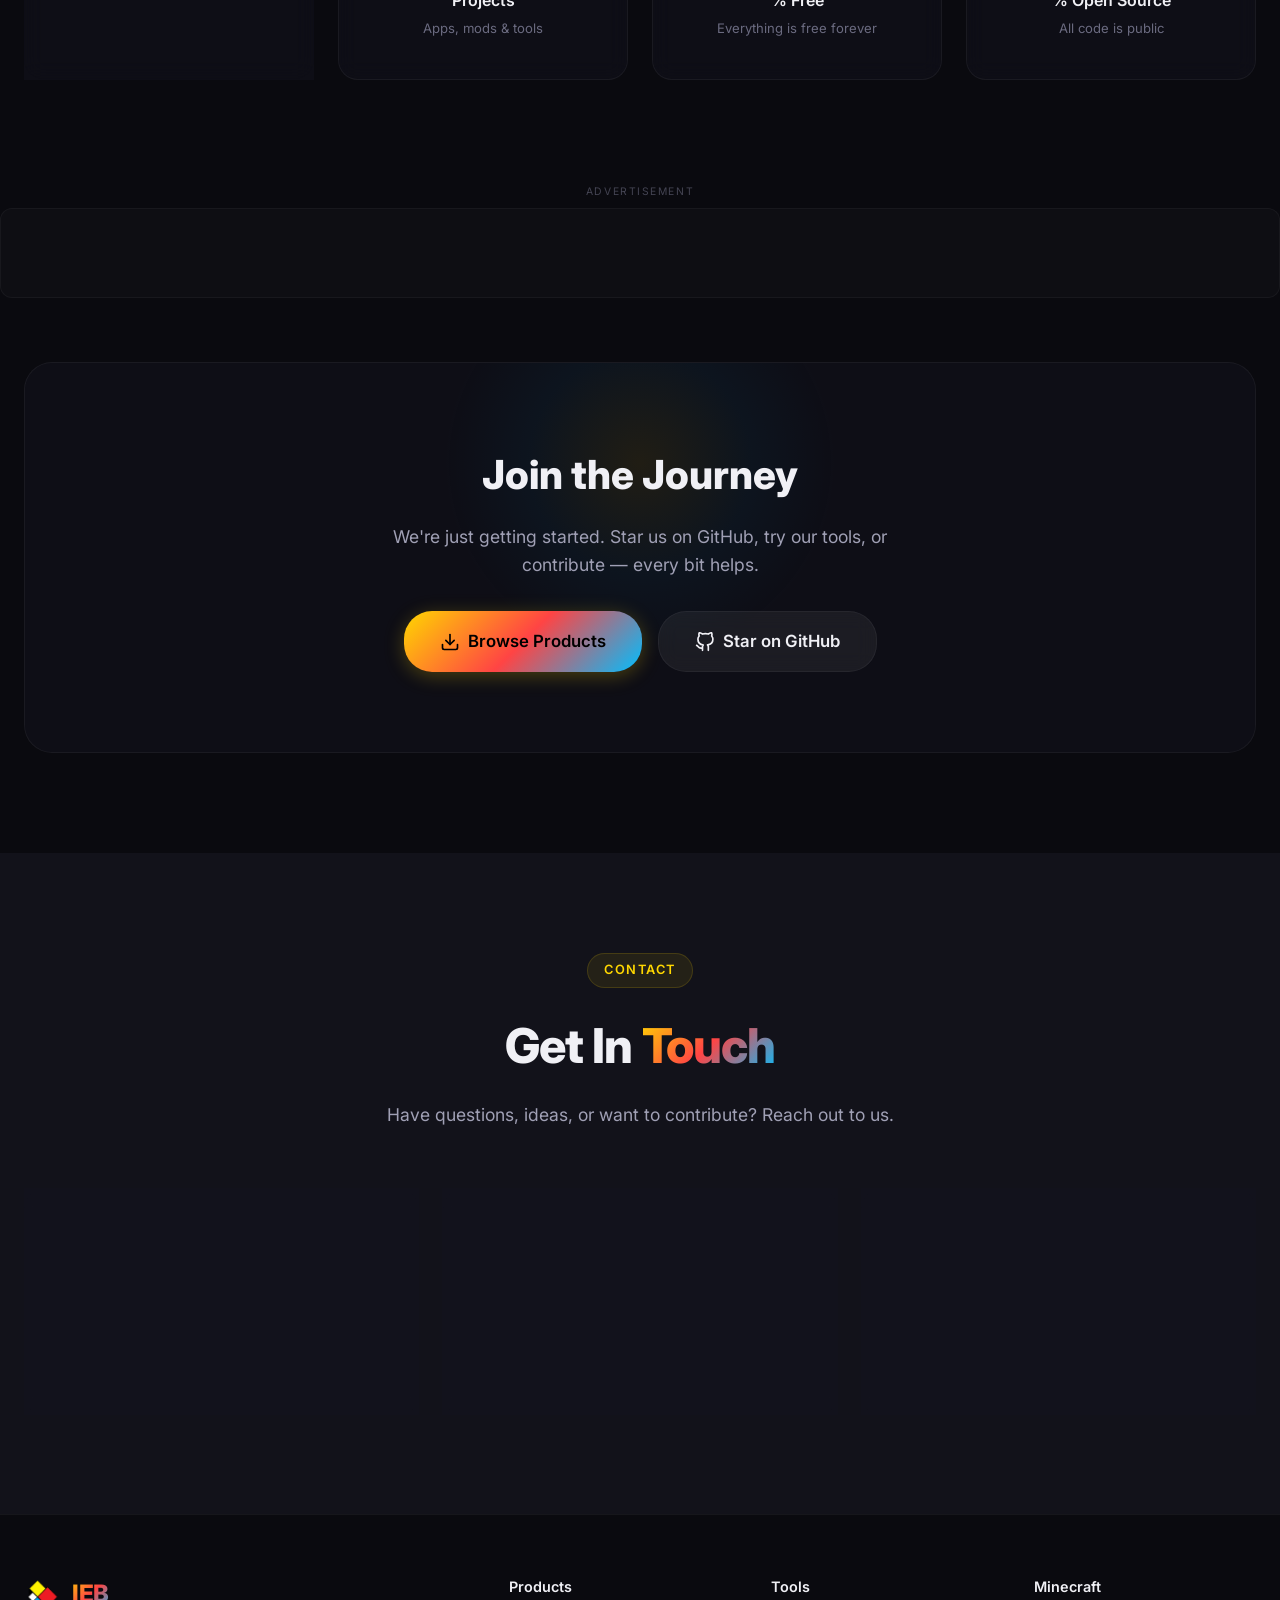
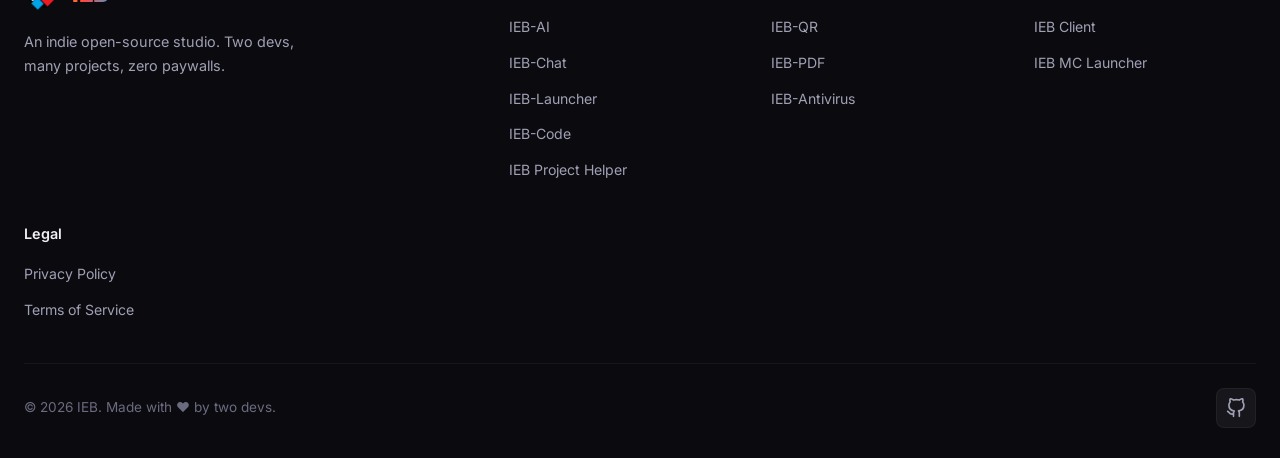
==== commit 4ee956a0: "Add files via upload" ====
--- a/index.html
+++ b/index.html
@@ -51,16 +51,7 @@
         </div>
     </nav>
 
-    <!-- Ad Toggle Bar -->
-    <div class="ad-toggle-bar" id="ad-toggle-bar">
-        <div class="ad-toggle-container">
-            <span class="ad-toggle-text">💛 Open this to support us</span>
-            <label class="ad-switch" for="ad-switch-input">
-                <input type="checkbox" id="ad-switch-input">
-                <span class="ad-slider"></span>
-            </label>
-        </div>
-    </div>
+
 
     <!-- Hero Section -->
     <section class="hero" id="hero">
@@ -155,15 +146,12 @@
                         <span class="tag">AI</span>
                         <span class="tag">Assistant</span>
                     </div>
-                    <a href="https://iebgames.github.io/IEB-AI/" target="_blank" rel="noopener" class="product-btn">
-                        <svg xmlns="http://www.w3.org/2000/svg" width="18" height="18" viewBox="0 0 24 24" fill="none"
-                            stroke="currentColor" stroke-width="2" stroke-linecap="round" stroke-linejoin="round">
-                            <path d="M21 15v4a2 2 0 0 1-2 2H5a2 2 0 0 1-2-2v-4" />
-                            <polyline points="7 10 12 15 17 10" />
-                            <line x1="12" y1="15" x2="12" y2="3" />
-                        </svg>
-                        Download
-                    </a>
+                    <div class="product-actions">
+                        <a href="ieb-ai.html" class="product-btn btn-secondary">Read More</a>
+                        <a href="https://iebgames.github.io/IEB-AI/" target="_blank" rel="noopener" class="product-btn btn-primary">
+                            Download
+                        </a>
+                    </div>
                 </div>
 
                 <!-- IEB-Chat -->
@@ -185,15 +173,12 @@
                         <span class="tag">Messaging</span>
                         <span class="tag">Chat</span>
                     </div>
-                    <a href="https://iebgames.github.io/IEB-Chat/" target="_blank" rel="noopener" class="product-btn">
-                        <svg xmlns="http://www.w3.org/2000/svg" width="18" height="18" viewBox="0 0 24 24" fill="none"
-                            stroke="currentColor" stroke-width="2" stroke-linecap="round" stroke-linejoin="round">
-                            <path d="M21 15v4a2 2 0 0 1-2 2H5a2 2 0 0 1-2-2v-4" />
-                            <polyline points="7 10 12 15 17 10" />
-                            <line x1="12" y1="15" x2="12" y2="3" />
-                        </svg>
-                        Download
-                    </a>
+                    <div class="product-actions">
+                        <a href="ieb-chat.html" class="product-btn btn-secondary">Read More</a>
+                        <a href="https://iebgames.github.io/IEB-Chat/" target="_blank" rel="noopener" class="product-btn btn-primary">
+                            Download
+                        </a>
+                    </div>
                 </div>
 
                 <!-- IEB-Launcher -->
@@ -306,16 +291,12 @@
                         <span class="tag">AI</span>
                         <span class="tag">Developer</span>
                     </div>
-                    <a href="https://iebgames.github.io/ieb-project-helper/" target="_blank" rel="noopener"
-                        class="product-btn">
-                        <svg xmlns="http://www.w3.org/2000/svg" width="18" height="18" viewBox="0 0 24 24" fill="none"
-                            stroke="currentColor" stroke-width="2" stroke-linecap="round" stroke-linejoin="round">
-                            <path d="M18 13v6a2 2 0 0 1-2 2H5a2 2 0 0 1-2-2V8a2 2 0 0 1 2-2h6" />
-                            <polyline points="15 3 21 3 21 9" />
-                            <line x1="10" y1="14" x2="21" y2="3" />
-                        </svg>
-                        Open
-                    </a>
+                    <div class="product-actions">
+                        <a href="ieb-project-helper.html" class="product-btn btn-secondary">Read More</a>
+                        <a href="https://iebgames.github.io/ieb-project-helper/" target="_blank" rel="noopener" class="product-btn btn-primary">
+                            Open
+                        </a>
+                    </div>
                 </div>
 
                 <!-- IEB-QR -->
@@ -446,7 +427,8 @@
     </section>
 
     <!-- Ad Slot 1 - After Products -->
-    <div class="ad-container ad-slot" id="ad-slot-1" style="display:none;">
+    <div class="ad-container ad-slot" id="ad-slot-1">
+        <span class="ad-label">ADVERTISEMENT</span>
         <div class="ad-wrapper">
             <ins class="adsbygoogle" style="display:block" data-ad-client="ca-pub-1775717168665969" data-ad-slot="auto"
                 data-ad-format="auto" data-full-width-responsive="true"></ins>
@@ -516,15 +498,12 @@
                             Open Source
                         </div>
                     </div>
-                    <a href="https://iebgames.github.io/IEB-Client/" target="_blank" rel="noopener" class="mc-btn">
-                        <svg xmlns="http://www.w3.org/2000/svg" width="18" height="18" viewBox="0 0 24 24" fill="none"
-                            stroke="currentColor" stroke-width="2" stroke-linecap="round" stroke-linejoin="round">
-                            <path d="M21 15v4a2 2 0 0 1-2 2H5a2 2 0 0 1-2-2v-4" />
-                            <polyline points="7 10 12 15 17 10" />
-                            <line x1="12" y1="15" x2="12" y2="3" />
-                        </svg>
-                        Download IEB Client
-                    </a>
+                    <div class="product-actions">
+                        <a href="ieb-client.html" class="mc-btn btn-secondary">Read More</a>
+                        <a href="https://iebgames.github.io/IEB-Client/" target="_blank" rel="noopener" class="mc-btn">
+                            Download IEB Client
+                        </a>
+                    </div>
                 </div>
 
                 <!-- IEB MC Launcher -->
@@ -596,7 +575,8 @@
     </section>
 
     <!-- Ad Slot 2 - After Minecraft -->
-    <div class="ad-container ad-slot" id="ad-slot-2" style="display:none;">
+    <div class="ad-container ad-slot" id="ad-slot-2">
+        <span class="ad-label">ADVERTISEMENT</span>
         <div class="ad-wrapper">
             <ins class="adsbygoogle" style="display:block" data-ad-client="ca-pub-1775717168665969" data-ad-slot="auto"
                 data-ad-format="auto" data-full-width-responsive="true"></ins>
@@ -721,7 +701,8 @@
     </section>
 
     <!-- Ad Slot 3 - After Stats -->
-    <div class="ad-container ad-slot" id="ad-slot-3" style="display:none;">
+    <div class="ad-container ad-slot" id="ad-slot-3">
+        <span class="ad-label">ADVERTISEMENT</span>
         <div class="ad-wrapper">
             <ins class="adsbygoogle" style="display:block" data-ad-client="ca-pub-1775717168665969" data-ad-slot="auto"
                 data-ad-format="auto" data-full-width-responsive="true"></ins>
@@ -821,11 +802,11 @@
                 <div class="footer-links">
                     <h4>Products</h4>
                     <ul>
-                        <li><a href="https://iebgames.github.io/IEB-AI/" target="_blank">IEB-AI</a></li>
-                        <li><a href="https://iebgames.github.io/IEB-Chat/" target="_blank">IEB-Chat</a></li>
+                        <li><a href="ieb-ai.html">IEB-AI</a></li>
+                        <li><a href="ieb-chat.html">IEB-Chat</a></li>
                         <li><a href="https://iebgames.github.io/IEB-Launcher/" target="_blank">IEB-Launcher</a></li>
                         <li><a href="https://iebgames.github.io/IEB-Code/" target="_blank">IEB-Code</a></li>
-                        <li><a href="https://iebgames.github.io/ieb-project-helper/" target="_blank">IEB Project Helper</a></li>
+                        <li><a href="ieb-project-helper.html">IEB Project Helper</a></li>
                     </ul>
                 </div>
                 <div class="footer-links">
@@ -839,9 +820,16 @@
                 <div class="footer-links">
                     <h4>Minecraft</h4>
                     <ul>
-                        <li><a href="https://iebgames.github.io/IEB-Client/" target="_blank">IEB Client</a></li>
+                        <li><a href="ieb-client.html">IEB Client</a></li>
                         <li><a href="https://iebgames.github.io/IEB-Mc-Launcher/" target="_blank">IEB MC Launcher</a>
                         </li>
+                    </ul>
+                </div>
+                <div class="footer-links">
+                    <h4>Legal</h4>
+                    <ul>
+                        <li><a href="privacy.html">Privacy Policy</a></li>
+                        <li><a href="terms.html">Terms of Service</a></li>
                     </ul>
                 </div>
             </div>
@@ -868,6 +856,18 @@
         </svg>
     </button>
 
+    <!-- Cookie Consent Banner -->
+    <div id="cookie-banner" class="cookie-banner hidden">
+        <div class="cookie-banner-content">
+            <h3>🍪 Cookie Consent</h3>
+            <p>We use cookies to personalize content and ads, to provide social media features and to analyze our traffic. We also share information about your use of our site with our advertising and analytics partners (including Google AdSense). You consent to our cookies if you continue to use our website. See our <a href="privacy.html">Privacy Policy</a> for details.</p>
+            <div class="cookie-banner-actions">
+                <button id="cookie-accept-all" class="btn btn-primary btn-sm">Accept All</button>
+                <button id="cookie-reject-all" class="btn btn-secondary btn-sm">Reject Non-Essential</button>
+            </div>
+        </div>
+    </div>
+
     <script src="script.js"></script>
 </body>
 
--- a/style.css
+++ b/style.css
@@ -1713,127 +1713,15 @@
 }
 
 /* ========================================
-   Ad Toggle Bar
-   ======================================== */
-.ad-toggle-bar {
-    position: fixed;
-    top: var(--nav-height);
-    left: 0;
-    right: 0;
-    z-index: 999;
-    background: rgba(10, 10, 15, 0.75);
-    backdrop-filter: blur(16px);
-    -webkit-backdrop-filter: blur(16px);
-    border-bottom: 1px solid var(--border-color);
-    padding: 8px 0;
-    transition: all var(--transition-normal);
-    opacity: 0;
-    animation: fadeInDown 0.5s ease 0.8s forwards;
-}
-
-@keyframes fadeInDown {
-    from {
-        opacity: 0;
-        transform: translateY(-10px);
-    }
-
-    to {
-        opacity: 1;
-        transform: translateY(0);
-    }
-}
-
-.ad-toggle-container {
-    max-width: 1280px;
-    margin: 0 auto;
-    padding: 0 24px;
-    display: flex;
-    align-items: center;
-    justify-content: center;
-    gap: 14px;
-}
-
-.ad-toggle-text {
-    font-size: 0.85rem;
-    font-weight: 500;
-    color: var(--text-secondary);
-    letter-spacing: 0.01em;
-    user-select: none;
-}
-
-/* iOS-style Toggle Switch */
-.ad-switch {
-    position: relative;
-    display: inline-block;
-    width: 48px;
-    height: 26px;
-    cursor: pointer;
-    flex-shrink: 0;
-}
-
-.ad-switch input {
-    opacity: 0;
-    width: 0;
-    height: 0;
-}
-
-.ad-slider {
-    position: absolute;
-    top: 0;
-    left: 0;
-    right: 0;
-    bottom: 0;
-    background: rgba(255, 255, 255, 0.1);
-    border: 1px solid rgba(255, 255, 255, 0.12);
-    border-radius: 26px;
-    transition: all 0.35s cubic-bezier(0.4, 0, 0.2, 1);
-}
-
-.ad-slider::before {
-    content: '';
-    position: absolute;
-    height: 20px;
-    width: 20px;
-    left: 2px;
-    bottom: 2px;
-    background: var(--text-secondary);
-    border-radius: 50%;
-    transition: all 0.35s cubic-bezier(0.4, 0, 0.2, 1);
-    box-shadow: 0 2px 6px rgba(0, 0, 0, 0.3);
-}
-
-.ad-switch input:checked+.ad-slider {
-    background: linear-gradient(135deg, rgba(255, 215, 0, 0.25), rgba(255, 68, 68, 0.2));
-    border-color: rgba(255, 215, 0, 0.4);
-    box-shadow: 0 0 12px rgba(255, 215, 0, 0.15);
-}
-
-.ad-switch input:checked+.ad-slider::before {
-    transform: translateX(22px);
-    background: var(--accent-yellow);
-    box-shadow: 0 0 10px rgba(255, 215, 0, 0.4), 0 2px 6px rgba(0, 0, 0, 0.3);
-}
-
-.ad-switch:hover .ad-slider {
-    border-color: rgba(255, 255, 255, 0.2);
-}
-
-/* ========================================
    Ad Containers
    ======================================== */
 .ad-container {
     position: relative;
     z-index: 1;
     padding: 24px 0;
-    opacity: 0;
-    transform: translateY(10px);
-    transition: opacity 0.5s ease, transform 0.5s ease;
-}
-
-.ad-container.ad-visible {
-    display: block !important;
     opacity: 1;
-    transform: translateY(0);
+    transform: none;
+    display: block;
 }
 
 .ad-wrapper {
@@ -1851,41 +1739,157 @@
 }
 
 .ad-container .ad-label {
-    position: absolute;
-    top: 4px;
-    right: 30px;
+    display: block;
+    text-align: center;
+    margin-bottom: 8px;
     font-size: 0.65rem;
     color: var(--text-muted);
-    opacity: 0.5;
+    opacity: 0.6;
     text-transform: uppercase;
-    letter-spacing: 0.1em;
-}
-
-/* Responsive ad toggle */
+    letter-spacing: 0.15em;
+}
+
+/* ========================================
+   Product Grid Buttons Layout (Two Buttons)
+   ======================================== */
+.product-actions {
+    display: grid;
+    grid-template-columns: 1fr 1fr;
+    gap: 12px;
+    width: 100%;
+    margin-top: 16px;
+}
+
+.product-actions .product-btn {
+    margin-top: 0 !important;
+    text-align: center;
+    padding: 10px;
+    font-size: 0.82rem;
+}
+
+.product-actions .btn-secondary {
+    background: rgba(255, 255, 255, 0.03);
+    border: 1px solid var(--border-color);
+    color: var(--text-secondary);
+}
+
+.product-actions .btn-secondary:hover {
+    background: rgba(255, 255, 255, 0.08);
+    border-color: rgba(255, 255, 255, 0.2);
+    color: var(--text-primary);
+}
+
+/* ========================================
+   Cookie Consent Banner
+   ======================================== */
+.cookie-banner {
+    position: fixed;
+    bottom: 24px;
+    left: 24px;
+    right: 24px;
+    max-width: 560px;
+    background: rgba(10, 10, 15, 0.95);
+    backdrop-filter: blur(20px);
+    -webkit-backdrop-filter: blur(20px);
+    border: 1px solid var(--border-color);
+    border-radius: var(--radius-lg);
+    padding: 24px;
+    z-index: 10000;
+    box-shadow: 0 20px 50px rgba(0, 0, 0, 0.6);
+    transition: all 0.4s cubic-bezier(0.16, 1, 0.3, 1);
+    transform: translateY(0);
+    opacity: 1;
+}
+
+.cookie-banner.hidden {
+    opacity: 0;
+    visibility: hidden;
+    transform: translateY(30px);
+    pointer-events: none;
+}
+
+.cookie-banner-content h3 {
+    margin-top: 0;
+    margin-bottom: 10px;
+    font-size: 1.1rem;
+    font-weight: 700;
+    color: var(--accent-yellow);
+    display: flex;
+    align-items: center;
+    gap: 8px;
+}
+
+.cookie-banner-content p {
+    font-size: 0.85rem;
+    color: var(--text-secondary);
+    line-height: 1.6;
+    margin-bottom: 20px;
+}
+
+.cookie-banner-content p a {
+    color: var(--accent-blue);
+    text-decoration: underline;
+    transition: color 0.2s;
+}
+
+.cookie-banner-content p a:hover {
+    color: var(--text-primary);
+}
+
+.cookie-banner-actions {
+    display: flex;
+    gap: 12px;
+}
+
+.cookie-banner-actions .btn-sm {
+    padding: 10px 20px;
+    font-size: 0.8rem;
+    font-weight: 600;
+    cursor: pointer;
+    border-radius: var(--radius-md);
+    transition: all 0.2s;
+}
+
+.cookie-banner-actions .btn-primary {
+    background: linear-gradient(135deg, var(--accent-yellow), #f59e0b);
+    color: #000;
+    border: none;
+}
+
+.cookie-banner-actions .btn-primary:hover {
+    transform: translateY(-1px);
+    box-shadow: 0 4px 12px rgba(245, 158, 11, 0.3);
+}
+
+.cookie-banner-actions .btn-secondary {
+    background: rgba(255, 255, 255, 0.05);
+    border: 1px solid var(--border-color);
+    color: var(--text-secondary);
+}
+
+.cookie-banner-actions .btn-secondary:hover {
+    background: rgba(255, 255, 255, 0.1);
+    color: var(--text-primary);
+}
+
 @media (max-width: 768px) {
-    .ad-toggle-bar {
-        padding: 6px 0;
-    }
-
-    .ad-toggle-text {
-        font-size: 0.78rem;
-    }
-
-    .ad-switch {
-        width: 42px;
-        height: 24px;
-    }
-
-    .ad-slider::before {
-        height: 18px;
-        width: 18px;
-    }
-
-    .ad-switch input:checked+.ad-slider::before {
-        transform: translateX(18px);
+    .cookie-banner {
+        left: 16px;
+        right: 16px;
+        bottom: 16px;
+        padding: 20px;
+    }
+    
+    .cookie-banner-actions {
+        flex-direction: column;
+    }
+    
+    .cookie-banner-actions .btn-sm {
+        width: 100%;
+        text-align: center;
     }
 
     .ad-wrapper {
-        min-height: 60px;
+        padding: 0 16px;
     }
 }
